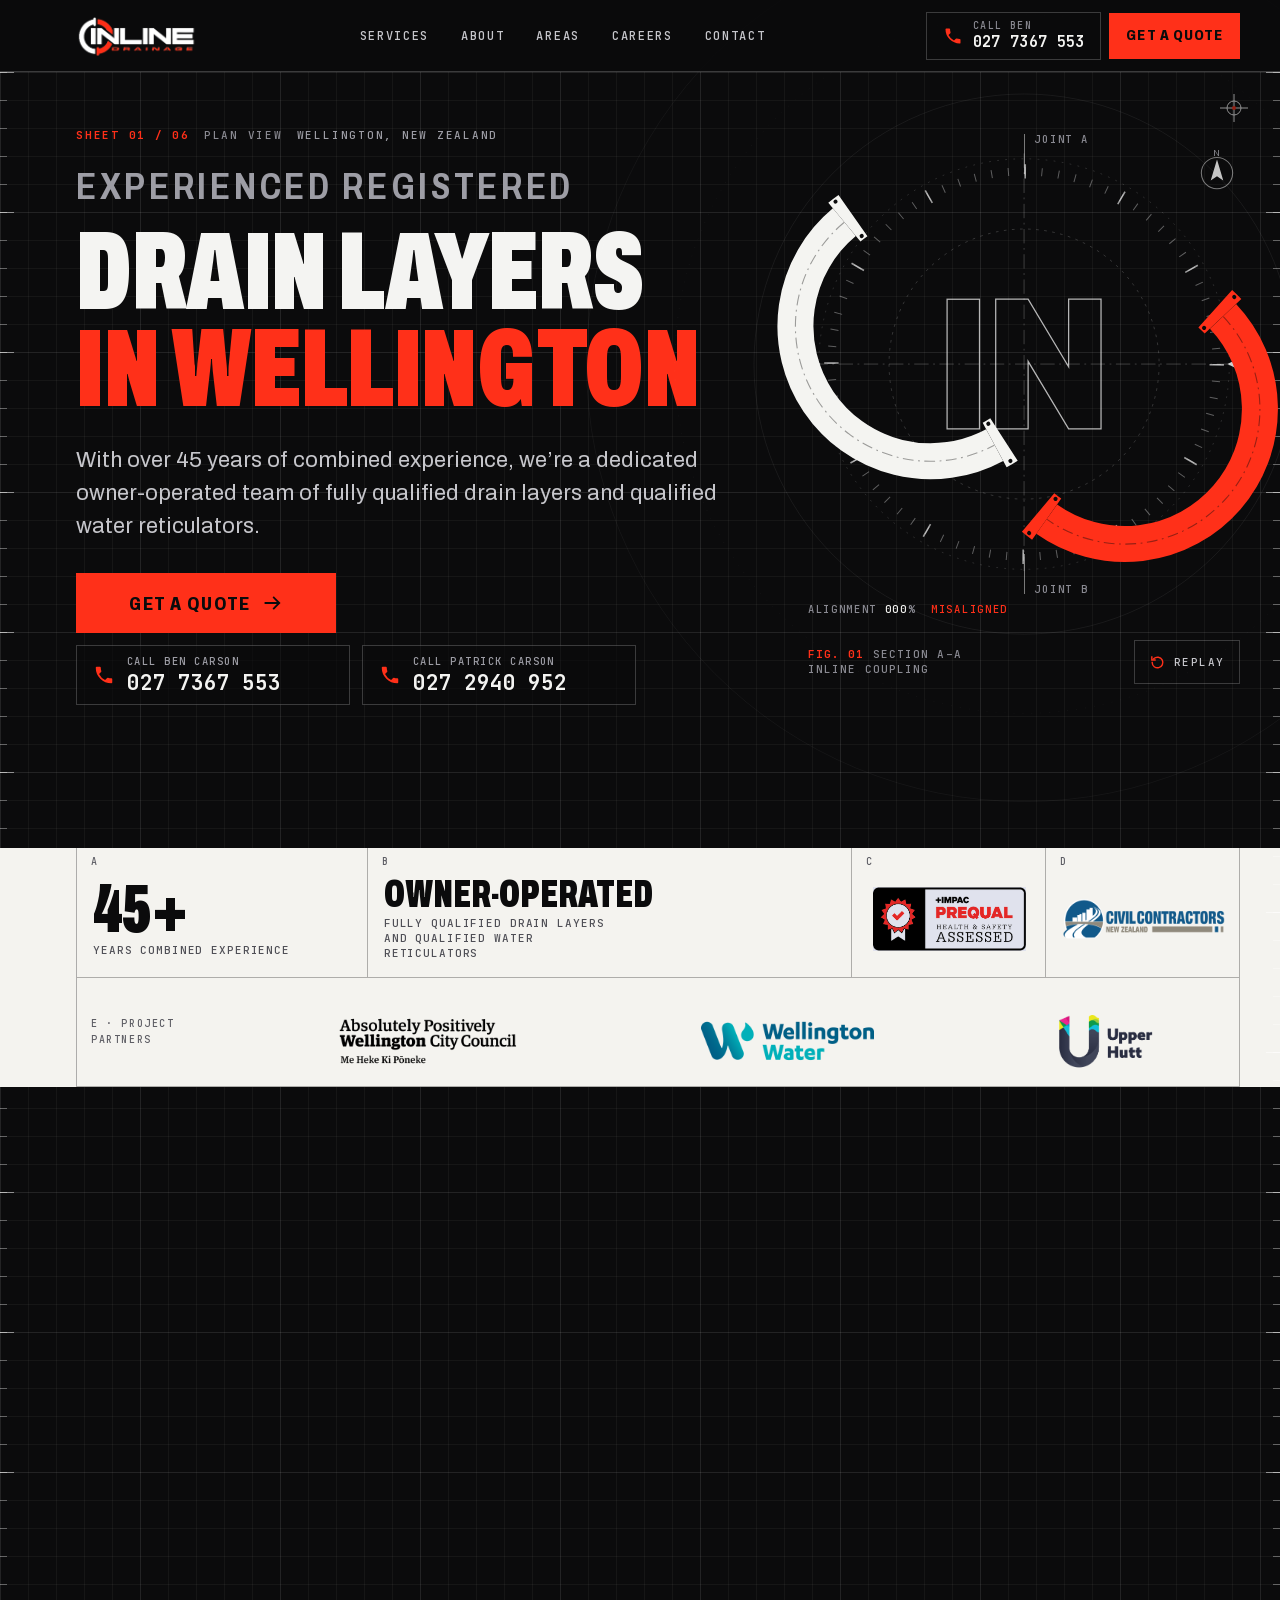
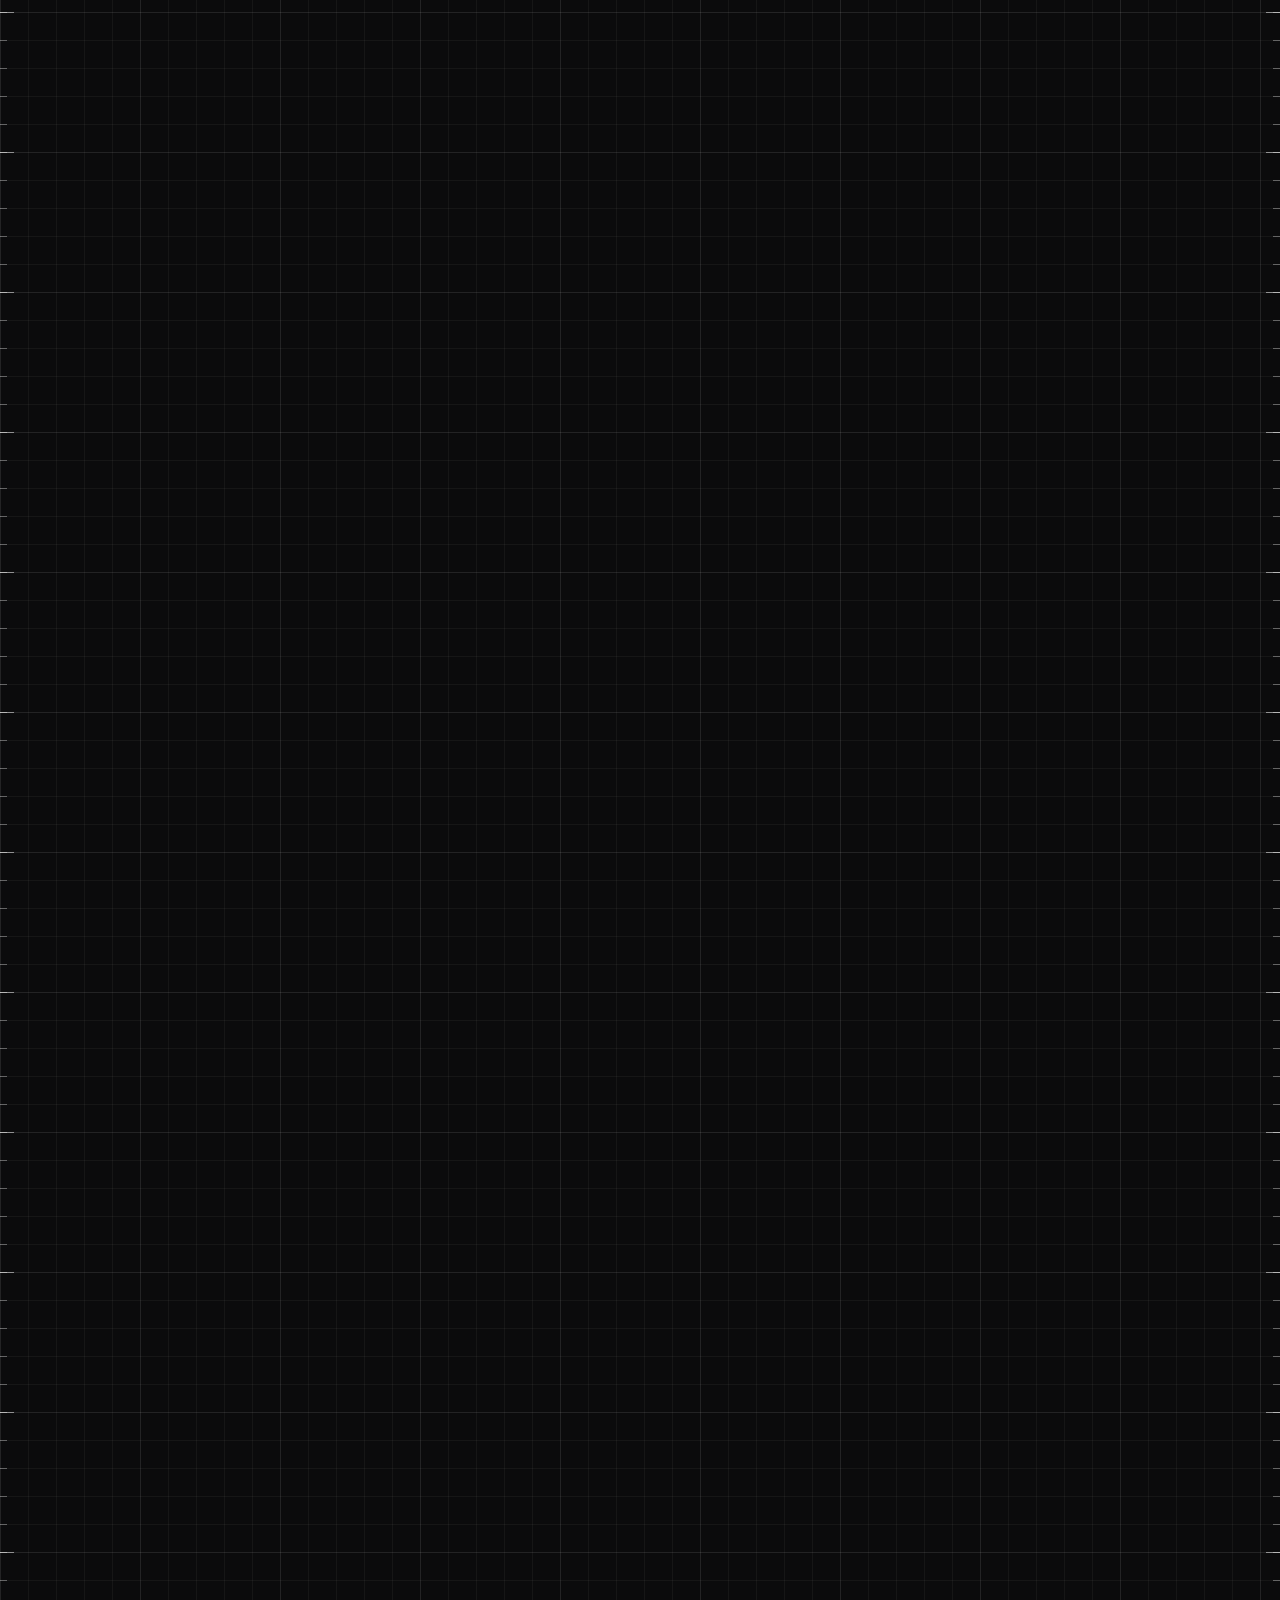
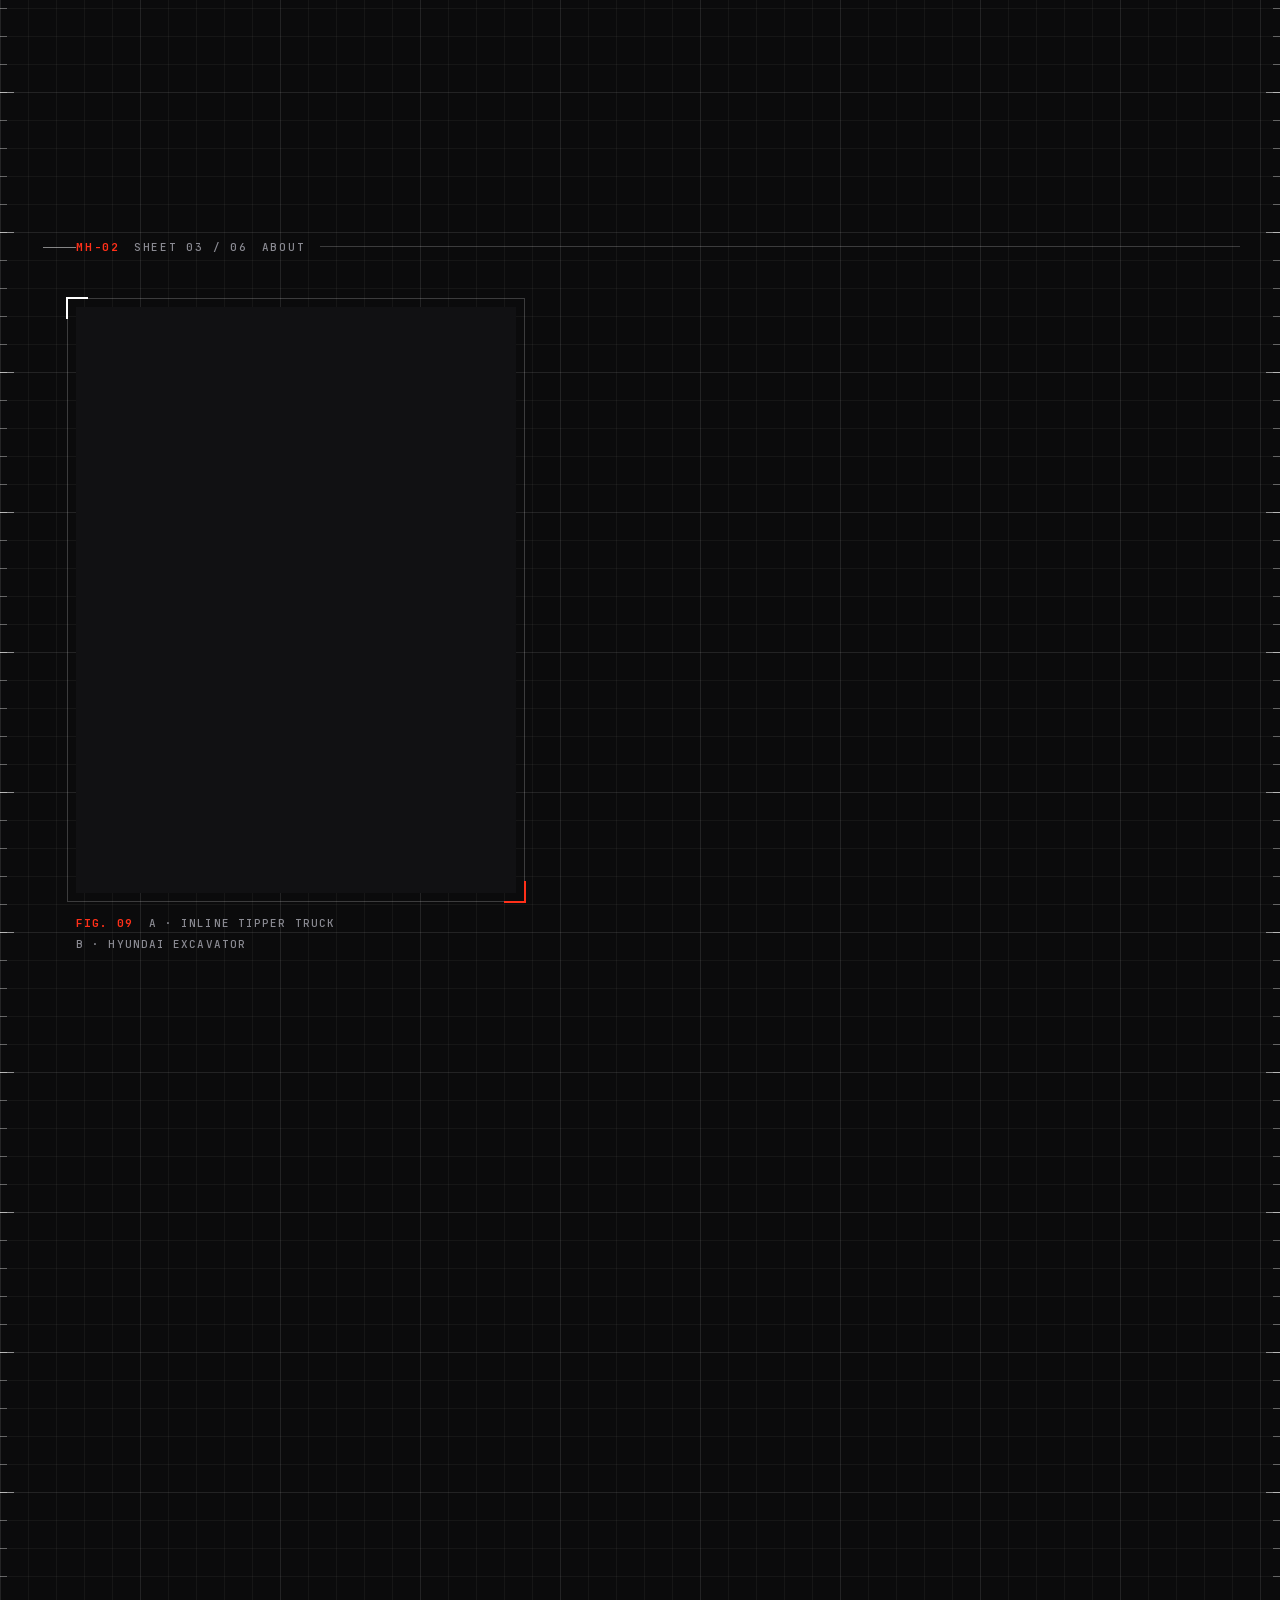
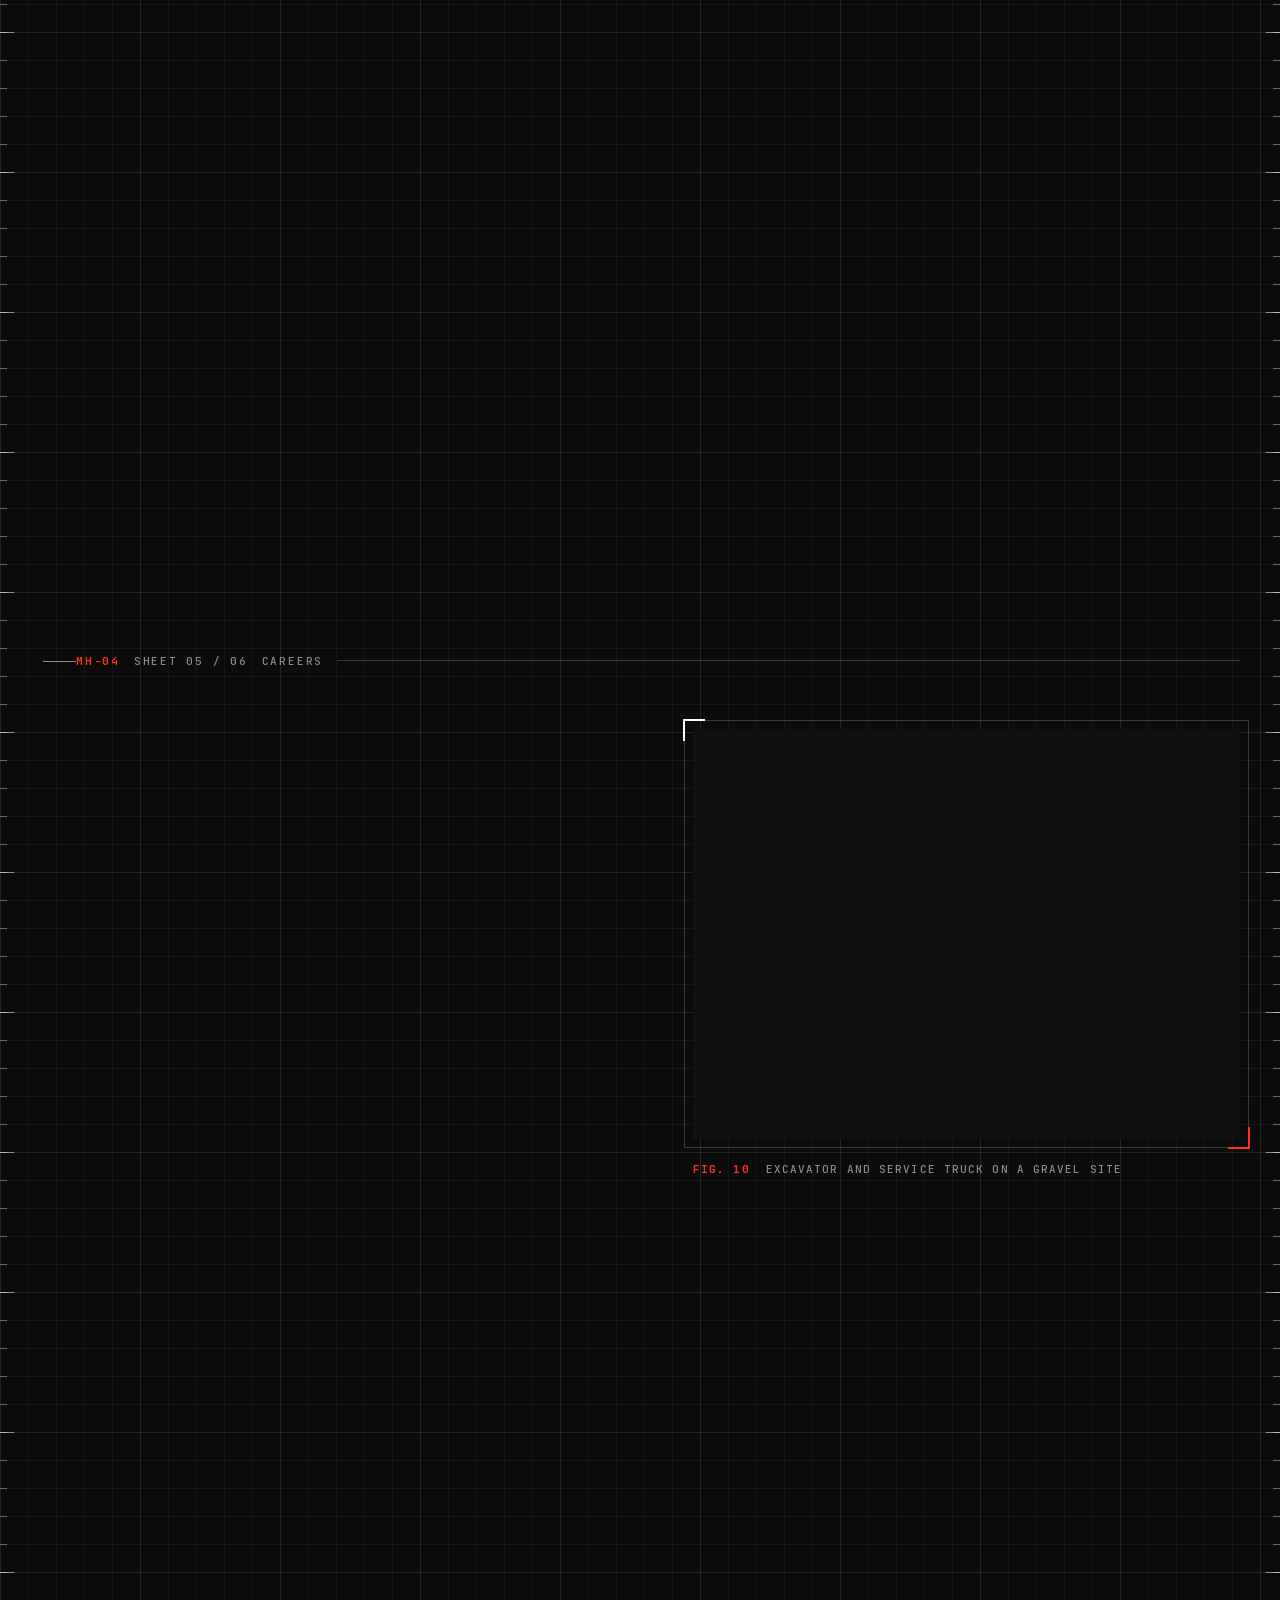
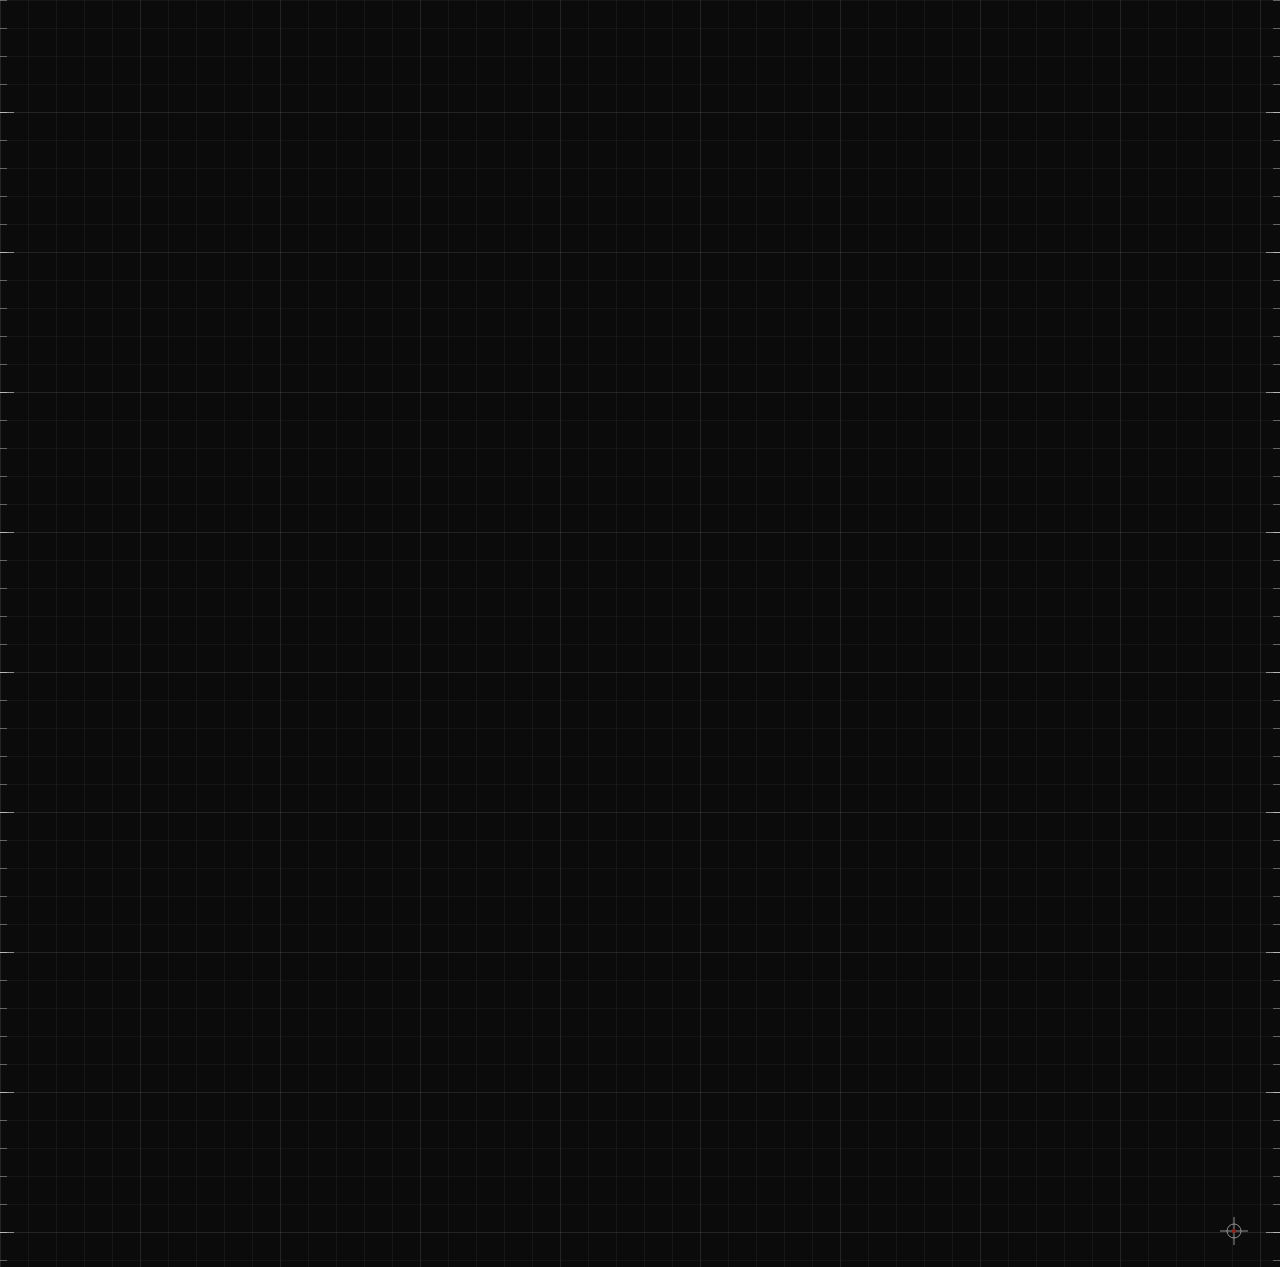
==== blueprint/index.html @ 6389d998 "Add three design previews, privacy policy and design chooser Publish the Hi-Vis, Blueprint and Flow " ====
<!doctype html>
<html lang="en-NZ">
<head>
<meta charset="utf-8">
<meta name="viewport" content="width=device-width, initial-scale=1, viewport-fit=cover">
<meta http-equiv="Content-Security-Policy" content="default-src 'self'; img-src 'self' data:; style-src 'self'; font-src 'self'; script-src 'self'; connect-src 'none'; object-src 'none'; base-uri 'self'">
<title>Fully Qualified Drainage Company in Wellington</title>
<meta name="description" content="Inline Drainage: experienced registered drain layers in Wellington, New Zealand. An owner-operated team of fully qualified drain layers and qualified water reticulators with over 45 years of combined experience.">
<meta name="robots" content="noindex, nofollow">
<meta name="theme-color" content="#0b0b0c">
<meta name="color-scheme" content="dark">
<link rel="icon" href="assets/img/favicon.svg" type="image/svg+xml">
<link rel="icon" href="/favicon.ico" sizes="48x48">
<link rel="icon" type="image/png" href="/assets/icons/icon-192.png">
<link rel="apple-touch-icon" href="/assets/icons/apple-touch-icon.png">
<link rel="stylesheet" href="assets/css/fonts.css">
<link rel="preload" href="assets/fonts/archivo-400-900-latin.woff2" as="font" type="font/woff2" crossorigin>
<link rel="stylesheet" href="assets/css/base.css">
<link rel="stylesheet" href="assets/css/hero.css">
<link rel="stylesheet" href="assets/css/sections.css">
<script src="assets/js/boot.js"></script>
<link rel="modulepreload" href="assets/js/main.js">
<link rel="modulepreload" href="assets/js/hero.js">
<link rel="modulepreload" href="assets/js/pipe.js">
<link rel="modulepreload" href="assets/js/services.js">
<link rel="modulepreload" href="assets/js/contact.js">
<link rel="modulepreload" href="assets/js/ui.js">
</head>
<body>
<a class="skip" href="#main">Skip to content</a>

<svg class="sprite" width="0" height="0" aria-hidden="true" focusable="false">
  <symbol id="i-phone" viewBox="0 0 24 24"><path d="M6.6 10.8a15.1 15.1 0 0 0 6.6 6.6l2.2-2.2a1 1 0 0 1 1-.25c1.1.37 2.3.57 3.6.57a1 1 0 0 1 1 1V20a1 1 0 0 1-1 1A17 17 0 0 1 3 4a1 1 0 0 1 1-1h3.5a1 1 0 0 1 1 1c0 1.3.2 2.5.57 3.6a1 1 0 0 1-.25 1z" fill="currentColor"/></symbol>
  <symbol id="i-arrow" viewBox="0 0 24 24"><path d="M3 12h16M13 5.5 19.5 12 13 18.5" fill="none" stroke="currentColor" stroke-width="2.2" stroke-linecap="square"/></symbol>
  <symbol id="i-down" viewBox="0 0 24 24"><path d="M12 3v16M5.5 13 12 19.5 18.5 13" fill="none" stroke="currentColor" stroke-width="2.2" stroke-linecap="square"/></symbol>
  <symbol id="i-mail" viewBox="0 0 24 24"><path d="M3 5.5h18v13H3zM3.5 6l8.5 7 8.5-7" fill="none" stroke="currentColor" stroke-width="1.8" stroke-linejoin="miter"/></symbol>
  <symbol id="i-doc" viewBox="0 0 24 24"><path d="M6 3h8l4 4v14H6zM14 3v4h4M9 12h6M9 16h6" fill="none" stroke="currentColor" stroke-width="1.8" stroke-linejoin="miter"/></symbol>
  <symbol id="i-copy" viewBox="0 0 24 24"><path d="M8 8h12v12H8zM4 16V4h12" fill="none" stroke="currentColor" stroke-width="1.9"/></symbol>
  <symbol id="i-replay" viewBox="0 0 24 24"><path d="M4.5 12a7.5 7.5 0 1 0 2.4-5.5M4 4v4.5h4.5" fill="none" stroke="currentColor" stroke-width="2" stroke-linecap="square"/></symbol>
  <symbol id="i-menu" viewBox="0 0 24 24"><path d="M4 8h16M4 16h16" fill="none" stroke="currentColor" stroke-width="2.2" stroke-linecap="square"/></symbol>
  <symbol id="i-close" viewBox="0 0 24 24"><path d="M5 5l14 14M19 5 5 19" fill="none" stroke="currentColor" stroke-width="2.2" stroke-linecap="square"/></symbol>
</svg>

<header class="hdr" id="hdr">
  <div class="hdr__in">
    <a class="hdr__logo" href="#top" aria-label="Inline Drainage, back to top">
      <img src="assets/img/logo-wide-light.webp" width="1041" height="338" alt="Inline Drainage">
    </a>
    <nav class="hdr__nav" aria-label="Primary">
      <a href="#services">Services</a>
      <a href="#about">About</a>
      <a href="#areas">Areas</a>
      <a href="#careers">Careers</a>
      <a href="#contact">Contact</a>
    </nav>
    <div class="hdr__act">
      <a class="hdr__call" href="tel:+64277367553" aria-label="Call Ben Carson on 027 7367 553">
        <svg class="ico" aria-hidden="true"><use href="#i-phone"/></svg>
        <span class="hdr__call-t"><span>Call Ben</span><b>027 7367 553</b></span>
      </a>
      <a class="btn btn--red btn--sm hdr__quote" href="#contact"><span>Get a quote</span></a>
      <button class="hdr__menu" id="menuBtn" type="button" aria-expanded="false" aria-controls="mnav" aria-label="Open menu">
        <svg class="ico ico--open" aria-hidden="true"><use href="#i-menu"/></svg>
        <svg class="ico ico--close" aria-hidden="true"><use href="#i-close"/></svg>
      </button>
    </div>
  </div>
  <nav class="mnav" id="mnav" aria-label="Menu" hidden>
    <ol class="mnav__list">
      <li><a href="#services"><span>01</span>Services</a></li>
      <li><a href="#about"><span>02</span>About</a></li>
      <li><a href="#areas"><span>03</span>Areas served</a></li>
      <li><a href="#careers"><span>04</span>Careers</a></li>
      <li><a href="#contact"><span>05</span>Contact</a></li>
    </ol>
    <div class="mnav__calls">
      <a href="tel:+64277367553"><svg class="ico" aria-hidden="true"><use href="#i-phone"/></svg>Ben 027 7367 553</a>
      <a href="tel:+64272940952"><svg class="ico" aria-hidden="true"><use href="#i-phone"/></svg>Patrick 027 2940 952</a>
    </div>
  </nav>
</header>

<div class="page" id="page">

  <svg class="pipe" id="pipe" aria-hidden="true" focusable="false">
    <defs>
      <radialGradient id="pipeGlow">
        <stop offset="0" stop-color="#ff3019" stop-opacity=".9"/>
        <stop offset=".4" stop-color="#ff3019" stop-opacity=".35"/>
        <stop offset="1" stop-color="#ff3019" stop-opacity="0"/>
      </radialGradient>
    </defs>
    <path class="pipe__trench" id="pipeTrench" fill="none"/>
    <path class="pipe__core" id="pipeCore" fill="none"/>
    <path class="pipe__joints" id="pipeJoints" fill="none"/>
    <g class="pipe__nodes" id="pipeNodes"></g>
    <g class="pipe__head" id="pipeHead"><circle class="pipe__glow" r="20" fill="url(#pipeGlow)"/><circle class="pipe__dot" r="3.6"/></g>
  </svg>
  <i class="pipe-fallback" aria-hidden="true"></i>

  <main id="main">

    <!-- ============ 01 HERO ============ -->
    <section class="hero" id="top" aria-labelledby="hero-title">
      <div class="wrap hero__grid">
        <div class="hero__copy">
          <p class="tag tag--plain"><span class="tag__k">SHEET 01 / 06</span><span>PLAN VIEW</span><span class="tag__x">WELLINGTON, NEW ZEALAND</span></p>
          <h1 class="hero__title" id="hero-title">
            <span class="line line--a"><span class="line__t">Experienced registered</span></span>
            <span class="line line--b"><span class="line__t">drain layers</span></span>
            <span class="line line--c"><span class="line__t">in Wellington</span></span>
          </h1>
          <p class="hero__lead">With over 45 years of combined experience, we’re a dedicated owner-operated team of fully qualified drain layers and qualified water reticulators.</p>
          <div class="hero__cta">
            <a class="btn btn--red btn--lg hero__quote" href="#contact"><span>Get a quote</span><svg class="ico" aria-hidden="true"><use href="#i-arrow"/></svg></a>
            <a class="call" href="tel:+64277367553">
              <svg class="ico" aria-hidden="true"><use href="#i-phone"/></svg>
              <span class="call__who">Call Ben Carson</span>
              <span class="call__num">027 7367 553</span>
            </a>
            <a class="call" href="tel:+64272940952">
              <svg class="ico" aria-hidden="true"><use href="#i-phone"/></svg>
              <span class="call__who">Call Patrick Carson</span>
              <span class="call__num">027 2940 952</span>
            </a>
          </div>
        </div>

        <figure class="hero__fig">
          <div class="ringbox" id="ringbox">
            <svg class="ring" id="ring" viewBox="0 0 480 480" role="img" aria-labelledby="ring-t ring-d">
              <title id="ring-t">Inline Drainage logo</title>
              <desc id="ring-d">A white pipe half and a red pipe half slide and rotate together until their flanged ends lock into a ring around the letters IN.</desc>
              <defs>
                <radialGradient id="flashGrad">
                  <stop offset="0" stop-color="#fff" stop-opacity="1"/>
                  <stop offset=".3" stop-color="#fff" stop-opacity=".7"/>
                  <stop offset=".62" stop-color="#ff7a63" stop-opacity=".28"/>
                  <stop offset="1" stop-color="#ff3019" stop-opacity="0"/>
                </radialGradient>
              </defs>

              <g class="ring__guides" aria-hidden="true">
                <circle cx="240" cy="240" r="300" fill="none" stroke="#fff" stroke-opacity=".07" stroke-width="1"/>
                <circle cx="240" cy="240" r="388" fill="none" stroke="#fff" stroke-opacity=".055" stroke-width="1" stroke-dasharray="1 9"/>
                <circle cx="240" cy="240" r="486" fill="none" stroke="#fff" stroke-opacity=".05" stroke-width="1"/>
                <circle cx="240" cy="240" r="228" fill="none" stroke="#fff" stroke-opacity=".16" stroke-width="1" stroke-dasharray="2 7"/>
                <circle cx="240" cy="240" r="214" fill="none" stroke="#fff" stroke-opacity=".34" stroke-width="9" stroke-dasharray="1.1 17.58"/>
                <circle cx="240" cy="240" r="214" fill="none" stroke="#fff" stroke-opacity=".6" stroke-width="16" stroke-dasharray="1.8 110.25"/>
                <circle cx="240" cy="240" r="150" fill="none" stroke="#fff" stroke-opacity=".2" stroke-width="1" stroke-dasharray="3 6"/>
                <path d="M6 240H474M240 6V474" fill="none" stroke="#fff" stroke-opacity=".24" stroke-width="1" stroke-dasharray="16 5 2 5"/>
                <g class="ring__cut" fill="#fff" fill-opacity=".8">
                  <path d="M-2 232 14 240 -2 248Z"/><path d="M482 232 466 240 482 248Z"/>
                  <text x="-16" y="244" font-size="11" text-anchor="middle" fill="#9d9da5" fill-opacity="1">A</text>
                  <text x="496" y="244" font-size="11" text-anchor="middle" fill="#9d9da5" fill-opacity="1">A</text>
                </g>
              </g>

              <g class="ring__stage">
              <g class="ring__halves">
                <g class="half half--w" id="halfW">
                  <path class="half__body" d="M225.36 90.72 A150 150 0 0 0 225.36 389.28" fill="none" stroke="#f4f4f1" stroke-width="40"/>
                  <path class="half__flange" d="M225.36 90.72 A150 150 0 0 1 237.38 90.02" fill="none" stroke="#f4f4f1" stroke-width="56"/>
                  <path class="half__flange" d="M237.38 389.98 A150 150 0 0 1 225.36 389.28" fill="none" stroke="#f4f4f1" stroke-width="56"/>
                  <path class="half__axis" d="M224.84 90.77 A150 150 0 0 0 224.84 389.23" fill="none" stroke="#0b0b0c" stroke-opacity=".38" stroke-width="1.2" stroke-dasharray="12 5 2 5"/>
                  <circle cx="232.75" cy="114.21" r="2.3" fill="#0b0b0c"/><circle cx="229.98" cy="66.29" r="2.3" fill="#0b0b0c"/><circle cx="232.75" cy="365.79" r="2.3" fill="#0b0b0c"/><circle cx="229.98" cy="413.71" r="2.3" fill="#0b0b0c"/>
                </g>
                <g class="half half--r" id="halfR">
                  <path class="half__body" d="M254.64 90.72 A150 150 0 0 1 254.64 389.28" fill="none" stroke="#ff3019" stroke-width="40"/>
                  <path class="half__flange" d="M242.62 90.02 A150 150 0 0 1 254.64 90.72" fill="none" stroke="#ff3019" stroke-width="56"/>
                  <path class="half__flange" d="M254.64 389.28 A150 150 0 0 1 242.62 389.98" fill="none" stroke="#ff3019" stroke-width="56"/>
                  <path class="half__axis" d="M255.16 90.77 A150 150 0 0 1 255.16 389.23" fill="none" stroke="#0b0b0c" stroke-opacity=".42" stroke-width="1.2" stroke-dasharray="12 5 2 5"/>
                  <circle cx="247.25" cy="114.21" r="2.3" fill="#0b0b0c"/><circle cx="250.02" cy="66.29" r="2.3" fill="#0b0b0c"/><circle cx="247.25" cy="365.79" r="2.3" fill="#0b0b0c"/><circle cx="250.02" cy="413.71" r="2.3" fill="#0b0b0c"/>
                </g>
              </g>

              <g class="ring__in" id="ringIn" aria-hidden="true">
                <g class="ring__in-outline" fill="none" stroke="#fff" stroke-width="1.4" stroke-linejoin="miter">
                  <rect x="154.5" y="168" width="36" height="144"/>
                  <path d="M208.5 168H244.5L289.5 243V168H325.5V312H289.5L244.5 237V312H208.5Z"/>
                </g>
                <g class="ring__in-fill" fill="#fff">
                  <rect x="154.5" y="168" width="36" height="144"/>
                  <path d="M208.5 168H244.5L289.5 243V168H325.5V312H289.5L244.5 237V312H208.5Z"/>
                </g>
              </g>

              <g class="ring__port" id="ringPort" aria-hidden="true">
                <circle cx="296" cy="400.5" r="11" fill="#0b0b0c" stroke="#ff3019" stroke-width="2.2"/>
                <circle cx="296" cy="400.5" r="3.6" fill="#ff3019"/>
              </g>
              </g>

              <g class="ring__fx" aria-hidden="true">
                <circle class="fx fx--shock" id="fxShock" cx="240" cy="240" r="150" fill="none" stroke="#fff" stroke-width="2"/>
                <circle class="fx fx--flash" id="fxTop" cx="240" cy="90" r="74" fill="url(#flashGrad)"/>
                <circle class="fx fx--flash" id="fxBot" cx="240" cy="390" r="74" fill="url(#flashGrad)"/>
                <path class="fx fx--streak" id="fxStreakT" d="M170 90H310" stroke="#fff" stroke-width="1.6" fill="none"/>
                <path class="fx fx--streak" id="fxStreakB" d="M170 390H310" stroke="#fff" stroke-width="1.6" fill="none"/>
              </g>
            </svg>

            <svg class="north" viewBox="0 0 44 44" aria-hidden="true" focusable="false">
              <circle cx="22" cy="24" r="15" fill="none" stroke="#fff" stroke-opacity=".5"/>
              <path d="M22 11 28 31 22 27 16 31Z" fill="#fff" fill-opacity=".85"/>
              <text x="22" y="8" text-anchor="middle" font-size="9" fill="#9a9aa2">N</text>
            </svg>

            <span class="pipe-jog pipe-jog--ring" data-jog aria-hidden="true"></span>
            <p class="callout callout--a" aria-hidden="true"><span>JOINT A</span></p>
            <p class="callout callout--b" aria-hidden="true"><span>JOINT B</span></p>
            <p class="readout" aria-hidden="true"><span class="readout__k">ALIGNMENT</span> <span class="readout__v" id="readoutV">100</span><span class="readout__u">%</span> <span class="readout__s" id="readoutS">INLINE</span></p>
          </div>
          <figcaption class="hero__cap">
            <span class="hero__cap-t"><b>FIG. 01</b> Section A–A<br>Inline coupling</span>
            <button class="replay" id="replay" type="button" aria-label="Replay the logo lock-up animation"><svg class="ico" aria-hidden="true"><use href="#i-replay"/></svg><span class="replay__t">Replay</span></button>
          </figcaption>
        </figure>
      </div>

      <div class="xhair" id="xhair" aria-hidden="true"><i class="xhair__v"></i><i class="xhair__h"></i><span class="xhair__t" id="xhairT">X 0000 Y 0000</span></div>
      <span class="pipe-jog pipe-jog--hero" data-jog aria-hidden="true"></span>
    </section>

    <!-- ============ TRUST STRIP ============ -->
    <section class="trust" aria-label="Assessments, industry body and project partners">
      <div class="wrap">
        <ul class="trust__grid">
          <li class="cell cell--stat">
            <span class="cell__k">A</span>
            <p class="stat"><b class="stat__n">45+</b><span class="stat__l">years combined experience</span></p>
          </li>
          <li class="cell cell--stat cell--own">
            <span class="cell__k">B</span>
            <p class="stat"><b class="stat__t">Owner-operated</b><span class="stat__l">Fully qualified drain layers and qualified water reticulators</span></p>
          </li>
          <li class="cell cell--logo">
            <span class="cell__k">C</span>
            <img class="logo logo--impac" src="assets/img/impac.webp" width="304" height="127" alt="Impac Prequal Health &amp; Safety Assessed badge" loading="lazy" decoding="async">
          </li>
          <li class="cell cell--logo">
            <span class="cell__k">D</span>
            <img class="logo logo--ccnz" src="assets/img/ccnz.webp" width="440" height="120" alt="Civil Contractors New Zealand" loading="lazy" decoding="async">
          </li>
          <li class="cell cell--partners">
            <span class="cell__k">E · Project partners</span>
            <ul class="partners">
              <li><img class="logo logo--wcc" src="assets/img/partner-wcc.webp" width="980" height="268" alt="Wellington City Council" loading="lazy" decoding="async"></li>
              <li><img class="logo logo--ww" src="assets/img/partner-ww.webp" width="940" height="232" alt="Wellington Water" loading="lazy" decoding="async"></li>
              <li><img class="logo logo--uhcc" src="assets/img/partner-uhcc.webp" width="526" height="306" alt="Upper Hutt City Council" loading="lazy" decoding="async"></li>
            </ul>
          </li>
        </ul>
      </div>
    </section>

    <!-- ============ 02 SERVICES ============ -->
    <section class="sheet services" id="services" aria-labelledby="services-title">
      <span class="node node--l" data-node aria-hidden="true"></span>
      <div class="wrap">
        <header class="sheet__head">
          <p class="tag" aria-hidden="true"><span class="tag__k">MH-01</span><span>SHEET 02 / 06</span><span>SERVICES</span></p>
          <h2 class="h2" id="services-title">Seven services.<br><em>One line.</em></h2>
          <p class="sheet__lede">Pick a plate to see the work, then request a quote for that service.</p>
        </header>

        <p class="dim" aria-hidden="true"><span>7 SERVICES</span></p>

        <ol class="plates" id="plates">

          <li class="plate is-open">
            <h3 class="plate__h">
              <button class="plate__btn" type="button" id="pb-1" aria-expanded="true" aria-controls="pp-1">
                <span class="plate__no">01</span>
                <span class="plate__name">Development Siteworks</span>
                <span class="plate__ico" aria-hidden="true"></span>
              </button>
            </h3>
            <div class="plate__panel" id="pp-1" role="region" aria-labelledby="pb-1">
              <div class="plate__body">
                <figure class="plate__fig">
                  <div class="plate__img">
                    <img class="pos-1" src="assets/img/careers-2-800.webp" srcset="assets/img/careers-2-480.webp 480w, assets/img/careers-2-800.webp 800w, assets/img/careers-2-1200.webp 1200w" sizes="(min-width: 900px) 480px, 90vw" width="1200" height="900" alt="Yellow Hyundai excavator and an Inline service truck with crew in the distance on a gravel site, hills behind" loading="lazy" decoding="async">
                  </div>
                  <figcaption><b>FIG. 02</b> Excavator, service truck and crew on a gravel site</figcaption>
                </figure>
                <div class="plate__txt">
                  <p class="plate__desc">Experience creating services for new or refurbished sites, delivering on time and on budget and laying a solid foundation for the remainder of the development.</p>
                  <a class="btn btn--red" href="#contact" data-service="Development Siteworks"><span>Quote this service<span class="sr">: Development Siteworks</span></span><svg class="ico" aria-hidden="true"><use href="#i-arrow"/></svg></a>
                </div>
              </div>
            </div>
          </li>

          <li class="plate">
            <h3 class="plate__h">
              <button class="plate__btn" type="button" id="pb-2" aria-expanded="false" aria-controls="pp-2">
                <span class="plate__no">02</span>
                <span class="plate__name">Stormwater Drainage</span>
                <span class="plate__ico" aria-hidden="true"></span>
              </button>
            </h3>
            <div class="plate__panel" id="pp-2" role="region" aria-labelledby="pb-2">
              <div class="plate__body">
                <figure class="plate__fig">
                  <div class="plate__img">
                    <img class="pos-2" src="assets/img/gallery-3-800.webp" srcset="assets/img/gallery-3-480.webp 480w, assets/img/gallery-3-800.webp 800w, assets/img/gallery-3-1200.webp 1200w" sizes="(min-width: 900px) 480px, 90vw" width="1200" height="1600" alt="Worker in a timber-shored trench with a white concrete pipe in the foreground, an orange excavator and an Inline truck behind" loading="lazy" decoding="async">
                  </div>
                  <figcaption><b>FIG. 03</b> Shored trench with a concrete pipe in the foreground</figcaption>
                </figure>
                <div class="plate__txt">
                  <p class="plate__desc">We specialise in stormwater management and connections in Wellington, and can consult on designing and implementing stormwater solutions.</p>
                  <a class="btn btn--red" href="#contact" data-service="Stormwater Drainage"><span>Quote this service<span class="sr">: Stormwater Drainage</span></span><svg class="ico" aria-hidden="true"><use href="#i-arrow"/></svg></a>
                </div>
              </div>
            </div>
          </li>

          <li class="plate">
            <h3 class="plate__h">
              <button class="plate__btn" type="button" id="pb-3" aria-expanded="false" aria-controls="pp-3">
                <span class="plate__no">03</span>
                <span class="plate__name">Wastewater &amp; Sewage</span>
                <span class="plate__ico" aria-hidden="true"></span>
              </button>
            </h3>
            <div class="plate__panel" id="pp-3" role="region" aria-labelledby="pb-3">
              <div class="plate__body">
                <figure class="plate__fig">
                  <div class="plate__img">
                    <img class="pos-3" src="assets/img/gallery-1-750.webp" srcset="assets/img/gallery-1-480.webp 480w, assets/img/gallery-1-750.webp 750w" sizes="(min-width: 900px) 480px, 90vw" width="750" height="1000" alt="Three crew in hi-vis orange around a concrete chamber in a timber-shored excavation at a housing development" loading="lazy" decoding="async">
                  </div>
                  <figcaption><b>FIG. 04</b> Crew around a concrete chamber in a shored excavation</figcaption>
                </figure>
                <div class="plate__txt">
                  <p class="plate__desc">Registered drainlayers who install and connect all types of wastewater and sewage projects, for smooth flow and sign off.</p>
                  <a class="btn btn--red" href="#contact" data-service="Wastewater &amp; Sewage"><span>Quote this service<span class="sr">: Wastewater &amp; Sewage</span></span><svg class="ico" aria-hidden="true"><use href="#i-arrow"/></svg></a>
                </div>
              </div>
            </div>
          </li>

          <li class="plate">
            <h3 class="plate__h">
              <button class="plate__btn" type="button" id="pb-4" aria-expanded="false" aria-controls="pp-4">
                <span class="plate__no">04</span>
                <span class="plate__name">Residential Drainage</span>
                <span class="plate__ico" aria-hidden="true"></span>
              </button>
            </h3>
            <div class="plate__panel" id="pp-4" role="region" aria-labelledby="pb-4">
              <div class="plate__body">
                <figure class="plate__fig">
                  <div class="plate__img">
                    <img class="pos-4" src="assets/img/intro-800.webp" srcset="assets/img/intro-480.webp 480w, assets/img/intro-800.webp 800w, assets/img/intro-1200.webp 1200w" sizes="(min-width: 900px) 480px, 90vw" width="1200" height="1600" alt="Inline Drainage tipper truck with a yellow Hyundai excavator, black-clad townhouses behind" loading="lazy" decoding="async">
                  </div>
                  <figcaption><b>FIG. 05</b> Inline tipper truck and excavator beside townhouses</figcaption>
                </figure>
                <div class="plate__txt">
                  <p class="plate__desc">Managing drainage around residential properties. Upgrading and improving the existing infrastructure and future-proofing your property.</p>
                  <a class="btn btn--red" href="#contact" data-service="Residential Drainage"><span>Quote this service<span class="sr">: Residential Drainage</span></span><svg class="ico" aria-hidden="true"><use href="#i-arrow"/></svg></a>
                </div>
              </div>
            </div>
          </li>

          <li class="plate">
            <h3 class="plate__h">
              <button class="plate__btn" type="button" id="pb-5" aria-expanded="false" aria-controls="pp-5">
                <span class="plate__no">05</span>
                <span class="plate__name">Watermain Connections</span>
                <span class="plate__ico" aria-hidden="true"></span>
              </button>
            </h3>
            <div class="plate__panel" id="pp-5" role="region" aria-labelledby="pb-5">
              <div class="plate__body">
                <figure class="plate__fig">
                  <div class="plate__img">
                    <img class="pos-5" src="assets/img/gallery-3-800.webp" srcset="assets/img/gallery-3-480.webp 480w, assets/img/gallery-3-800.webp 800w, assets/img/gallery-3-1200.webp 1200w" sizes="(min-width: 900px) 480px, 90vw" width="1200" height="1600" alt="Orange excavator and an Inline truck on a site with hills and blue sky behind" loading="lazy" decoding="async">
                  </div>
                  <figcaption><b>FIG. 06</b> Excavator and Inline truck on site</figcaption>
                </figure>
                <div class="plate__txt">
                  <p class="plate__desc">We work with Wellington Water approved operatives so systems are installed correctly with little disruption to the local area.</p>
                  <a class="btn btn--red" href="#contact" data-service="Watermain Connections"><span>Quote this service<span class="sr">: Watermain Connections</span></span><svg class="ico" aria-hidden="true"><use href="#i-arrow"/></svg></a>
                </div>
              </div>
            </div>
          </li>

          <li class="plate">
            <h3 class="plate__h">
              <button class="plate__btn" type="button" id="pb-6" aria-expanded="false" aria-controls="pp-6">
                <span class="plate__no">06</span>
                <span class="plate__name">Drain Clearing</span>
                <span class="plate__ico" aria-hidden="true"></span>
              </button>
            </h3>
            <div class="plate__panel" id="pp-6" role="region" aria-labelledby="pb-6">
              <div class="plate__body">
                <figure class="plate__fig">
                  <div class="plate__img">
                    <img class="pos-6" src="assets/img/careers-2-800.webp" srcset="assets/img/careers-2-480.webp 480w, assets/img/careers-2-800.webp 800w, assets/img/careers-2-1200.webp 1200w" sizes="(min-width: 900px) 480px, 90vw" width="1200" height="900" alt="Inline service truck parked on a gravel site with hills behind" loading="lazy" decoding="async">
                  </div>
                  <figcaption><b>FIG. 07</b> Inline service truck on a gravel site</figcaption>
                </figure>
                <div class="plate__txt">
                  <p class="plate__desc">We are experienced in unblocking residential drains across the Wellington Region.</p>
                  <a class="btn btn--red" href="#contact" data-service="Drain Clearing"><span>Quote this service<span class="sr">: Drain Clearing</span></span><svg class="ico" aria-hidden="true"><use href="#i-arrow"/></svg></a>
                </div>
              </div>
            </div>
          </li>

          <li class="plate">
            <h3 class="plate__h">
              <button class="plate__btn" type="button" id="pb-7" aria-expanded="false" aria-controls="pp-7">
                <span class="plate__no">07</span>
                <span class="plate__name">Digger &amp; Truck Hire</span>
                <span class="plate__ico" aria-hidden="true"></span>
              </button>
            </h3>
            <div class="plate__panel" id="pp-7" role="region" aria-labelledby="pb-7">
              <div class="plate__body">
                <figure class="plate__fig">
                  <div class="plate__img">
                    <img class="pos-7" src="assets/img/gallery-2-800.webp" srcset="assets/img/gallery-2-480.webp 480w, assets/img/gallery-2-800.webp 800w, assets/img/gallery-2-1200.webp 1200w" sizes="(min-width: 900px) 480px, 90vw" width="1200" height="900" alt="Orange Kubota excavator arm in the foreground with an Inline tipper truck behind, hills and blue sky" loading="lazy" decoding="async">
                  </div>
                  <figcaption><b>FIG. 08</b> Excavator arm with an Inline tipper truck behind</figcaption>
                </figure>
                <div class="plate__txt">
                  <p class="plate__desc">For more details on this service, please email <a class="inl" href="mailto:inlinedrainage@outlook.com">inlinedrainage@outlook.com</a>.</p>
                  <a class="btn btn--red" href="#contact" data-service="Digger &amp; Truck Hire"><span>Quote this service<span class="sr">: Digger &amp; Truck Hire</span></span><svg class="ico" aria-hidden="true"><use href="#i-arrow"/></svg></a>
                </div>
              </div>
            </div>
          </li>

        </ol>
      </div>
    </section>

    <!-- ============ BLOCKED DRAIN CALLOUT ============ -->
    <section class="blocked" aria-labelledby="blocked-title">
      <span class="node node--l" data-node aria-hidden="true"></span>
      <div class="wrap">
        <div class="blocked__panel">
          <i class="blocked__stub" aria-hidden="true"></i>
          <i class="blocked__hatch" aria-hidden="true"></i>
          <p class="blocked__tag" aria-hidden="true">NOTE 1 · DRAIN CLEARING</p>
          <h2 class="blocked__title" id="blocked-title">Blocked drain?</h2>
          <p class="blocked__text">We are experienced in unblocking residential drains across the Wellington Region. Call Ben or Patrick, or email us the details.</p>
          <div class="blocked__act">
            <a class="btn btn--ink btn--lg btn--stack" href="tel:+64277367553"><svg class="ico" aria-hidden="true"><use href="#i-phone"/></svg><span class="btn__t">Call Ben<small>027 7367 553</small></span></a>
            <a class="btn btn--ink btn--lg btn--stack" href="tel:+64272940952"><svg class="ico" aria-hidden="true"><use href="#i-phone"/></svg><span class="btn__t">Call Patrick<small>027 2940 952</small></span></a>
            <a class="btn btn--line btn--lg" href="#contact" data-service="Drain Clearing"><span>Request drain clearing</span><svg class="ico" aria-hidden="true"><use href="#i-arrow"/></svg></a>
          </div>
        </div>
      </div>
    </section>

    <!-- ============ 03 ABOUT ============ -->
    <section class="sheet about" id="about" aria-labelledby="about-title">
      <span class="node node--r" data-node aria-hidden="true"></span>
      <div class="wrap about__grid">
        <p class="tag tag--r about__tag" aria-hidden="true"><span class="tag__k">MH-02</span><span>SHEET 03 / 06</span><span>ABOUT</span></p>
        <figure class="fig about__fig">
          <div class="fig__frame fig__frame--tall">
            <img class="fig__img" src="assets/img/intro-800.webp" srcset="assets/img/intro-480.webp 480w, assets/img/intro-800.webp 800w, assets/img/intro-1200.webp 1200w" sizes="(min-width: 1000px) 460px, 86vw" width="1200" height="1600" alt="Inline Drainage tipper truck with a yellow Hyundai excavator loading it, black-clad townhouses behind and a blue sky" loading="lazy" decoding="async">
            <i class="fig__box fig__box--a" aria-hidden="true"><b>A</b></i>
            <i class="fig__box fig__box--b" aria-hidden="true"><b>B</b></i>
          </div>
          <figcaption class="fig__cap"><b>FIG. 09</b> <span>A · Inline tipper truck</span> <span>B · Hyundai excavator</span></figcaption>
        </figure>

        <div class="about__txt">
          <h2 class="h2" id="about-title">Restore. Replace. <em class="nb">Future-proof.</em></h2>
          <p class="lead">Our mission is to improve the longevity and resilience of Wellington’s water infrastructure.</p>
          <p class="about__p">Trust us to restore, replace, and future-proof your water systems.</p>

          <dl class="figures">
            <div class="figures__i"><dt class="figures__l">Years combined experience</dt><dd class="figures__n">45+</dd></div>
            <div class="figures__i"><dt class="figures__l">Services</dt><dd class="figures__n">07</dd></div>
            <div class="figures__i"><dt class="figures__l">Areas served</dt><dd class="figures__n">06</dd></div>
          </dl>

          <ul class="docs">
            <li><a class="doc" href="https://www.inlinedrainage.co.nz/s/Environmental-Policy_October_2023.pdf" target="_blank" rel="noopener"><svg class="ico" aria-hidden="true"><use href="#i-doc"/></svg><span class="doc__t">Environmental Policy</span><span class="doc__m">PDF · October 2023</span></a></li>
            <li><a class="doc" href="https://www.inlinedrainage.co.nz/s/Health-Safety-Policy_October_2023.pdf" target="_blank" rel="noopener"><svg class="ico" aria-hidden="true"><use href="#i-doc"/></svg><span class="doc__t">Health &amp; Safety Policy</span><span class="doc__m">PDF · October 2023</span></a></li>
          </ul>
        </div>
      </div>
    </section>

    <!-- ============ 04 AREAS ============ -->
    <section class="sheet areas" id="areas" aria-labelledby="areas-title">
      <span class="node node--r" data-node aria-hidden="true"></span>
      <div class="wrap">
        <header class="sheet__head sheet__head--r">
          <p class="tag tag--r" aria-hidden="true"><span class="tag__k">MH-03</span><span>SHEET 04 / 06</span><span>AREAS SERVED</span></p>
          <h2 class="h2" id="areas-title">Six areas.<br><em>One network.</em></h2>
          <p class="sheet__lede">Choose your area to start a quote for it.</p>
        </header>

        <p class="dim dim--areas" aria-hidden="true"><span>6 AREAS</span></p>

        <div class="map" id="map">
          <div class="map__bg" aria-hidden="true">
            <img src="assets/img/hero-bg-400.webp" width="400" height="267" alt="" loading="lazy" decoding="async">
          </div>
          <svg class="map__net" id="mapNet" viewBox="0 0 1000 400" preserveAspectRatio="none" aria-hidden="true" focusable="false">
            <path class="map__pipe-trench" id="mapPipeT" d="M90 70V146Q90 170 114 170H206Q230 170 230 194V276Q230 300 254 300H536Q560 300 560 276V134Q560 110 584 110H856Q880 110 880 134V200" fill="none"/>
            <path class="map__pipe" id="mapPipe" d="M90 70V146Q90 170 114 170H206Q230 170 230 194V276Q230 300 254 300H536Q560 300 560 276V134Q560 110 584 110H856Q880 110 880 134V200" fill="none"/>
          </svg>
          <p class="map__note" aria-hidden="true">SCHEMATIC · NOT TO SCALE</p>
          <ul class="areas__list">
            <li><a class="area area--kapiti" href="#contact" data-area="Kāpiti Coast"><span class="area__i">A1</span><span class="area__n"><span lang="mi">Kāpiti</span> Coast</span><span class="sr">: start a quote for this area</span></a></li>
            <li><a class="area area--porirua" href="#contact" data-area="Porirua"><span class="area__i">A2</span><span class="area__n">Porirua</span><span class="sr">: start a quote for this area</span></a></li>
            <li><a class="area area--left area--wellington" href="#contact" data-area="Wellington"><span class="area__i">A3</span><span class="area__n">Wellington</span><span class="sr">: start a quote for this area</span></a></li>
            <li><a class="area area--lowerhutt" href="#contact" data-area="Lower Hutt"><span class="area__i">A4</span><span class="area__n">Lower Hutt</span><span class="sr">: start a quote for this area</span></a></li>
            <li><a class="area area--left area--upperhutt" href="#contact" data-area="Upper Hutt"><span class="area__i">A5</span><span class="area__n">Upper Hutt</span><span class="sr">: start a quote for this area</span></a></li>
            <li><a class="area area--left area--wairarapa" href="#contact" data-area="Wairarapa"><span class="area__i">A6</span><span class="area__n">Wairarapa</span><span class="sr">: start a quote for this area</span></a></li>
          </ul>
        </div>
      </div>
    </section>

    <!-- ============ 05 CAREERS ============ -->
    <section class="sheet careers" id="careers" aria-labelledby="careers-title">
      <span class="node node--l" data-node aria-hidden="true"></span>
      <div class="wrap careers__grid">
        <p class="tag careers__tag" aria-hidden="true"><span class="tag__k">MH-04</span><span>SHEET 05 / 06</span><span>CAREERS</span></p>
        <div class="careers__txt">
          <h2 class="h2" id="careers-title">Careers</h2>
          <p class="lead">Interested in working at Inline Drainage? Let’s chat to see if you’re the right fit.</p>
          <div class="careers__act">
            <a class="btn btn--line btn--lg" href="mailto:inlinedrainage@outlook.com?subject=Careers%20enquiry"><svg class="ico" aria-hidden="true"><use href="#i-mail"/></svg><span>Email us</span></a>
            <a class="btn btn--line btn--lg" href="tel:+64277367553"><svg class="ico" aria-hidden="true"><use href="#i-phone"/></svg><span>Call Ben</span></a>
          </div>
        </div>
        <figure class="fig careers__fig">
          <div class="fig__frame">
            <img class="fig__img" src="assets/img/careers-2-800.webp" srcset="assets/img/careers-2-480.webp 480w, assets/img/careers-2-800.webp 800w, assets/img/careers-2-1200.webp 1200w" sizes="(min-width: 1000px) 560px, 86vw" width="1200" height="900" alt="Yellow Hyundai excavator and an Inline service truck with crew in the distance on a gravel site in low sun" loading="lazy" decoding="async">
          </div>
          <figcaption class="fig__cap"><b>FIG. 10</b> <span>Excavator and service truck on a gravel site</span></figcaption>
        </figure>
      </div>
    </section>

    <!-- ============ 06 CONTACT ============ -->
    <section class="sheet contact" id="contact" aria-labelledby="contact-title">
      <span class="node node--l node--end" data-node aria-hidden="true"></span>
      <div class="wrap contact__grid">
        <div class="contact__lead">
          <p class="tag" aria-hidden="true"><span class="tag__k">MH-05</span><span>SHEET 06 / 06</span><span>CONTACT</span></p>
          <h2 class="h2" id="contact-title">Get a <em>quote</em></h2>
          <p class="lead">Call Ben or Patrick directly, email us, or fill in the form to open an email draft.</p>

          <ul class="bigcalls">
            <li><a class="bigcall" href="tel:+64277367553">
              <svg class="ico" aria-hidden="true"><use href="#i-phone"/></svg>
              <span class="bigcall__who">Ben Carson</span>
              <span class="bigcall__num">027 7367 553</span>
              <span class="bigcall__hint">Tap to call</span>
            </a></li>
            <li><a class="bigcall" href="tel:+64272940952">
              <svg class="ico" aria-hidden="true"><use href="#i-phone"/></svg>
              <span class="bigcall__who">Patrick Carson</span>
              <span class="bigcall__num">027 2940 952</span>
              <span class="bigcall__hint">Tap to call</span>
            </a></li>
          </ul>

          <div class="reach">
            <a class="reach__mail" href="mailto:inlinedrainage@outlook.com"><svg class="ico" aria-hidden="true"><use href="#i-mail"/></svg><span>inlinedrainage@outlook.com</span></a>
            <address class="reach__addr"><span class="reach__k">ADDRESS</span>Mangaroa Valley Road,<br>Upper Hutt, NZ, 5471</address>
          </div>
        </div>

        <div class="contact__form" id="formWrap">
          <form class="qform" id="quoteForm" action="mailto:inlinedrainage@outlook.com" method="post" enctype="text/plain" novalidate>
            <p class="qform__tag" aria-hidden="true"><span>FORM Q-01</span><span>QUOTE REQUEST</span></p>

            <div class="field">
              <label for="f-name">Name</label>
              <input id="f-name" name="name" type="text" autocomplete="name" aria-required="true" aria-describedby="e-name" maxlength="120">
              <p class="err" id="e-name" hidden></p>
            </div>

            <div class="field-row">
              <div class="field">
                <label for="f-phone">Phone</label>
                <input id="f-phone" name="phone" type="tel" autocomplete="tel" inputmode="tel" aria-describedby="e-phone" maxlength="40">
                <p class="err" id="e-phone" hidden></p>
              </div>
              <div class="field">
                <label for="f-email">Email</label>
                <input id="f-email" name="email" type="email" autocomplete="email" aria-describedby="e-email" maxlength="160">
                <p class="err" id="e-email" hidden></p>
              </div>
            </div>
            <p class="hint">Add a phone number or an email address (or both) so we can get back to you.</p>
            <p class="err" id="e-contact" role="alert" hidden></p>

            <div class="field-row">
              <div class="field">
                <label for="f-area">Suburb / area</label>
                <select id="f-area" name="area">
                  <option value="">Choose an area</option>
                  <option value="Wellington">Wellington</option>
                  <option value="Lower Hutt">Lower Hutt</option>
                  <option value="Upper Hutt">Upper Hutt</option>
                  <option value="Porirua">Porirua</option>
                  <option value="Kāpiti Coast">Kāpiti Coast</option>
                  <option value="Wairarapa">Wairarapa</option>
                </select>
              </div>
              <div class="field">
                <label for="f-service">Service</label>
                <select id="f-service" name="service">
                  <option value="">Choose a service</option>
                  <option value="Development Siteworks">Development Siteworks</option>
                  <option value="Stormwater Drainage">Stormwater Drainage</option>
                  <option value="Wastewater &amp; Sewage">Wastewater &amp; Sewage</option>
                  <option value="Residential Drainage">Residential Drainage</option>
                  <option value="Watermain Connections">Watermain Connections</option>
                  <option value="Drain Clearing">Drain Clearing</option>
                  <option value="Digger &amp; Truck Hire">Digger &amp; Truck Hire</option>
                </select>
              </div>
            </div>

            <div class="field">
              <label for="f-msg">Message</label>
              <textarea id="f-msg" name="message" rows="4" maxlength="1000"></textarea>
            </div>

            <button class="btn btn--red btn--lg qform__submit" type="submit"><svg class="ico" aria-hidden="true"><use href="#i-mail"/></svg><span>Open email draft</span></button>
            <p class="qform__note"><b>This opens your email app</b> with the message written and addressed to <span class="nowrap">inlinedrainage@outlook.com</span>. You press send there, nothing is sent from this page. No email app? You can copy the message or call us instead.</p>
            <p class="sr" id="formStatus" role="status" aria-live="polite"></p>
          </form>

          <section class="confirm" id="confirm" tabindex="-1" aria-labelledby="confirm-title" hidden>
            <p class="qform__tag" aria-hidden="true"><span>FORM Q-01</span><span>EMAIL DRAFT</span></p>
            <h3 class="confirm__h" id="confirm-title">Your email draft is ready</h3>
            <p class="confirm__p">We tried to open your email app with the message below, addressed to inlinedrainage@outlook.com. If nothing opened (this happens with some webmail setups), copy the message and paste it into an email, or call us.</p>
            <pre class="confirm__msg" id="confirmMsg" role="region" tabindex="0" aria-label="Composed message"></pre>
            <div class="confirm__act">
              <button class="btn btn--red" id="copyBtn" type="button"><svg class="ico" aria-hidden="true"><use href="#i-copy"/></svg><span>Copy message</span></button>
              <button class="btn btn--line" id="editBtn" type="button"><span>Edit message</span></button>
            </div>
            <p class="confirm__status" id="copyStatus" role="status" aria-live="polite"></p>
            <div class="confirm__calls">
              <a class="call" href="tel:+64277367553"><svg class="ico" aria-hidden="true"><use href="#i-phone"/></svg><span class="call__who">Call Ben Carson</span><span class="call__num">027 7367 553</span></a>
              <a class="call" href="tel:+64272940952"><svg class="ico" aria-hidden="true"><use href="#i-phone"/></svg><span class="call__who">Call Patrick Carson</span><span class="call__num">027 2940 952</span></a>
            </div>
          </section>
        </div>
      </div>
    </section>

  </main>

  <!-- ============ FOOTER ============ -->
  <footer class="foot" id="footer">
    <span class="node node--l node--foot" data-node aria-hidden="true"></span>
    <div class="wrap">
      <div class="tblock">
        <div class="tblock__c tblock__c--logo">
          <img src="assets/img/logo-wide-light.webp" width="1041" height="338" alt="Inline Drainage" loading="lazy" decoding="async">
          <p class="tblock__tag">Experienced registered drain layers in Wellington, New Zealand</p>
        </div>
        <div class="tblock__c">
          <h2 class="tblock__h">Address</h2>
          <address>Mangaroa Valley Road,<br>Upper Hutt, NZ, 5471</address>
        </div>
        <div class="tblock__c">
          <h2 class="tblock__h">Contact</h2>
          <ul class="tlist">
            <li><a class="tlist__mail" href="mailto:inlinedrainage@outlook.com">inlinedrainage@<wbr>outlook.com</a></li>
            <li><a href="tel:+64277367553">Ben Carson · 027 7367 553</a></li>
            <li><a href="tel:+64272940952">Patrick Carson · 027 2940 952</a></li>
          </ul>
        </div>
        <div class="tblock__c">
          <h2 class="tblock__h">Policies</h2>
          <ul class="tlist">
            <li><a href="/privacy/">Privacy Policy</a></li>
            <li><a href="https://www.inlinedrainage.co.nz/s/Environmental-Policy_October_2023.pdf" target="_blank" rel="noopener">Environmental Policy <span class="tlist__m">PDF</span></a></li>
            <li><a href="https://www.inlinedrainage.co.nz/s/Health-Safety-Policy_October_2023.pdf" target="_blank" rel="noopener">Health &amp; Safety Policy <span class="tlist__m">PDF</span></a></li>
          </ul>
        </div>
        <div class="tblock__c">
          <h2 class="tblock__h">Sheets</h2>
          <ul class="tlist tlist--cols">
            <li><a href="#top">01 Top</a></li>
            <li><a href="#services">02 Services</a></li>
            <li><a href="#about">03 About</a></li>
            <li><a href="#areas">04 Areas</a></li>
            <li><a href="#careers">05 Careers</a></li>
            <li><a href="#contact">06 Contact</a></li>
          </ul>
        </div>
        <div class="tblock__c tblock__c--copy">
          <p class="tblock__copy">© Inline Drainage 2026</p>
          <p class="tblock__end" aria-hidden="true">END OF DRAWING</p>
        </div>
        <div class="tblock__c tblock__c--credit">
          <p class="preview-note"><a href="/">Preview: see the other design options</a></p>
          <div class="site-credit">
            <span>Website designed &amp; built by <strong>Sam Blair</strong></span>
            <span class="credit-contact">
              <a class="credit-cta" href="mailto:sjblair-limited@proton.me?subject=Website%20enquiry">Want a website like this? Let&rsquo;s talk &rarr;</a>
              <a href="mailto:sjblair-limited@proton.me?subject=Website%20enquiry">sjblair-limited@<wbr>proton.me</a>
              <a href="tel:+642904307756">029 0430 7756</a>
            </span>
          </div>
        </div>
      </div>
    </div>
  </footer>
</div>

<nav class="bar" id="bar" aria-label="Quick contact">
  <a class="bar__b" href="tel:+64277367553"><svg class="ico" aria-hidden="true"><use href="#i-phone"/></svg><span>Call Ben</span></a>
  <a class="bar__b" href="tel:+64272940952"><svg class="ico" aria-hidden="true"><use href="#i-phone"/></svg><span>Call Patrick</span></a>
  <a class="bar__b bar__b--q" href="#contact"><span>Get a quote</span></a>
</nav>

<script type="module" src="assets/js/main.js"></script>
</body>
</html>
---- blueprint/assets/css/fonts.css ----
/* Self-hosted fonts (SIL Open Font License 1.1). Generated from Google Fonts CSS; latin + latin-ext only. */

/* latin-ext */
@font-face {
  font-family: 'Archivo';
  font-style: normal;
  font-weight: 400 900;
  font-stretch: 62% 125%;
  font-display: swap;
  src: url('../fonts/archivo-400-900-latin-ext.woff2') format('woff2');
  unicode-range: U+0100-02BA, U+02BD-02C5, U+02C7-02CC, U+02CE-02D7, U+02DD-02FF, U+0304, U+0308, U+0329, U+1D00-1DBF, U+1E00-1E9F, U+1EF2-1EFF, U+2020, U+20A0-20AB, U+20AD-20C4, U+2113, U+2C60-2C7F, U+A720-A7FF;
}

/* latin */
@font-face {
  font-family: 'Archivo';
  font-style: normal;
  font-weight: 400 900;
  font-stretch: 62% 125%;
  font-display: swap;
  src: url('../fonts/archivo-400-900-latin.woff2') format('woff2');
  unicode-range: U+0000-00FF, U+0131, U+0152-0153, U+02BB-02BC, U+02C6, U+02DA, U+02DC, U+0304, U+0308, U+0329, U+2000-206F, U+20AC, U+2122, U+2191, U+2193, U+2212, U+2215, U+FEFF, U+FFFD;
}

/* latin-ext */
@font-face {
  font-family: 'JetBrains Mono';
  font-style: normal;
  font-weight: 400;
  font-display: swap;
  src: url('../fonts/jetbrainsmono-400-latin-ext.woff2') format('woff2');
  unicode-range: U+0100-02BA, U+02BD-02C5, U+02C7-02CC, U+02CE-02D7, U+02DD-02FF, U+0304, U+0308, U+0329, U+1D00-1DBF, U+1E00-1E9F, U+1EF2-1EFF, U+2020, U+20A0-20AB, U+20AD-20C4, U+2113, U+2C60-2C7F, U+A720-A7FF;
}

/* latin */
@font-face {
  font-family: 'JetBrains Mono';
  font-style: normal;
  font-weight: 400;
  font-display: swap;
  src: url('../fonts/jetbrainsmono-400-latin.woff2') format('woff2');
  unicode-range: U+0000-00FF, U+0131, U+0152-0153, U+02BB-02BC, U+02C6, U+02DA, U+02DC, U+0304, U+0308, U+0329, U+2000-206F, U+20AC, U+2122, U+2191, U+2193, U+2212, U+2215, U+FEFF, U+FFFD;
}

/* latin-ext */
@font-face {
  font-family: 'JetBrains Mono';
  font-style: normal;
  font-weight: 500;
  font-display: swap;
  src: url('../fonts/jetbrainsmono-500-latin-ext.woff2') format('woff2');
  unicode-range: U+0100-02BA, U+02BD-02C5, U+02C7-02CC, U+02CE-02D7, U+02DD-02FF, U+0304, U+0308, U+0329, U+1D00-1DBF, U+1E00-1E9F, U+1EF2-1EFF, U+2020, U+20A0-20AB, U+20AD-20C4, U+2113, U+2C60-2C7F, U+A720-A7FF;
}

/* latin */
@font-face {
  font-family: 'JetBrains Mono';
  font-style: normal;
  font-weight: 500;
  font-display: swap;
  src: url('../fonts/jetbrainsmono-500-latin.woff2') format('woff2');
  unicode-range: U+0000-00FF, U+0131, U+0152-0153, U+02BB-02BC, U+02C6, U+02DA, U+02DC, U+0304, U+0308, U+0329, U+2000-206F, U+20AC, U+2122, U+2191, U+2193, U+2212, U+2215, U+FEFF, U+FFFD;
}

/* latin-ext */
@font-face {
  font-family: 'JetBrains Mono';
  font-style: normal;
  font-weight: 700;
  font-display: swap;
  src: url('../fonts/jetbrainsmono-700-latin-ext.woff2') format('woff2');
  unicode-range: U+0100-02BA, U+02BD-02C5, U+02C7-02CC, U+02CE-02D7, U+02DD-02FF, U+0304, U+0308, U+0329, U+1D00-1DBF, U+1E00-1E9F, U+1EF2-1EFF, U+2020, U+20A0-20AB, U+20AD-20C4, U+2113, U+2C60-2C7F, U+A720-A7FF;
}

/* latin */
@font-face {
  font-family: 'JetBrains Mono';
  font-style: normal;
  font-weight: 700;
  font-display: swap;
  src: url('../fonts/jetbrainsmono-700-latin.woff2') format('woff2');
  unicode-range: U+0000-00FF, U+0131, U+0152-0153, U+02BB-02BC, U+02C6, U+02DA, U+02DC, U+0304, U+0308, U+0329, U+2000-206F, U+20AC, U+2122, U+2191, U+2193, U+2212, U+2215, U+FEFF, U+FFFD;
}
---- blueprint/assets/css/base.css ----
/* ==========================================================================
   Inline Drainage / BLUEPRINT concept
   base.css: tokens, reset, type, header, buttons, shared drawing furniture
   Rules of this file: no inline-style dependence, hover states use transform
   and opacity only (no colour transitions), everything AA on #0b0b0c.
   ========================================================================== */

:root {
  --ink: #0b0b0c;
  --ink-2: #111113;
  --ink-3: #19191c;
  --paper: #f4f3ef;
  --white: #fff;
  --red: #ff3019;
  --red-ink: #c81d09;            /* red for small text on light paper (5.2:1) */

  --t1: #f4f4f2;                 /* headings */
  --t2: #c6c6cb;                 /* body */
  --t3: #9d9da5;                 /* secondary */
  --t4: #8a8a92;                 /* labels (5.7:1 on ink) */

  --hair: rgba(255, 255, 255, .2);
  --hair-2: rgba(255, 255, 255, .1);
  --hair-3: rgba(255, 255, 255, .045);

  --ff-head: "Archivo", "Arial Narrow", "Helvetica Neue Condensed", Arial, sans-serif;
  --ff-body: "Archivo", system-ui, -apple-system, "Segoe UI", Roboto, Arial, sans-serif;
  --ff-mono: "JetBrains Mono", ui-monospace, "SF Mono", Menlo, Consolas, monospace;

  --maxw: 1240px;
  --wrap-l: 44px;                /* content inset: leaves a lane for the red pipe */
  --wrap-r: 20px;
  --gut: 28px;                   /* distance pipe centre -> content edge */
  --pipe-x: 16px;                /* = wrap-l - gut */
  --hdr-h: 60px;
  --bar-h: 58px;
  --sheet-pt: 84px;
  --node-r: 9px;
  --ease-out: cubic-bezier(.2, .8, .2, 1);
  --ease-snap: cubic-bezier(.3, 1.5, .5, 1);
}

@media (min-width: 720px) {
  :root { --wrap-l: 76px; --wrap-r: 36px; --gut: 40px; --pipe-x: 36px; --hdr-h: 68px; --sheet-pt: 112px; --node-r: 11px; }
}
@media (min-width: 1180px) {
  :root { --wrap-r: 40px; --gut: 44px; --pipe-x: 32px; --hdr-h: 72px; --sheet-pt: 116px; }
}
@media (min-width: 1360px) {
  :root { --wrap-r: 76px; }
}

:root {
  --wrapw: calc(var(--maxw) + var(--wrap-l) + var(--wrap-r));
  --pipe-l: max(var(--pipe-x), calc(50% - var(--wrapw) / 2 + var(--wrap-l) - var(--gut)));
  --pipe-r: max(var(--pipe-x), calc(50% - var(--wrapw) / 2 + var(--wrap-r) - var(--gut)));
}

/* ---------- reset ---------- */
*, *::before, *::after { box-sizing: border-box; }
html {
  -webkit-text-size-adjust: 100%;
  text-size-adjust: 100%;
  scroll-padding-top: calc(var(--hdr-h) + 8px);
  background: var(--ink);
}
@media (prefers-reduced-motion: no-preference) {
  html { scroll-behavior: smooth; }
}
body {
  margin: 0;
  background: var(--ink);
  color: var(--t2);
  font: 400 17px/1.6 var(--ff-body);
  font-stretch: 100%;
  -webkit-font-smoothing: antialiased;
  -moz-osx-font-smoothing: grayscale;
  overflow-anchor: none;
}
@media (min-width: 900px) { body { font-size: 18px; } }
img, svg { display: block; max-width: 100%; }
img { height: auto; }
h1, h2, h3, h4, p, ul, ol, dl, dd, figure, address { margin: 0; }
ul, ol { padding: 0; list-style: none; }
address { font-style: normal; }
a { color: inherit; }
button, input, select, textarea { font: inherit; color: inherit; }
button { cursor: pointer; }
[hidden] { display: none !important; }
:focus-visible { outline: 2px solid var(--focus, #fff); outline-offset: 3px; }
::selection { background: var(--red); color: var(--ink); }

.sr {
  position: absolute; width: 1px; height: 1px; margin: -1px; padding: 0;
  overflow: hidden; clip: rect(0 0 0 0); clip-path: inset(50%); white-space: nowrap; border: 0;
}
.nowrap { white-space: nowrap; }
.sprite { position: absolute; width: 0; height: 0; overflow: hidden; }
.ico { width: 1.15em; height: 1.15em; flex: none; }

.skip {
  position: fixed; left: 12px; top: 0; z-index: 100;
  min-height: 48px; padding: 0 18px; display: inline-flex; align-items: center;
  background: var(--red); color: var(--ink); font: 700 14px var(--ff-mono); letter-spacing: .08em; text-transform: uppercase; text-decoration: none;
  transform: translateY(-120%);
}
.skip:focus { transform: translateY(12px); }

/* ---------- page + drafting grid ---------- */
.page {
  position: relative;
  overflow-x: clip;
  background-color: var(--ink);
  background-image:
    linear-gradient(var(--hair-3) 1px, transparent 1px),
    linear-gradient(90deg, var(--hair-3) 1px, transparent 1px),
    linear-gradient(rgba(255, 255, 255, .06) 1px, transparent 1px),
    linear-gradient(90deg, rgba(255, 255, 255, .06) 1px, transparent 1px);
  background-size: 28px 28px, 28px 28px, 140px 140px, 140px 140px;
}
/* drawing-sheet rulers on the page edges (wide screens only) */
@media (min-width: 1180px) {
  .page::before, .page::after {
    content: ""; position: absolute; top: 0; bottom: 0; width: 14px; z-index: 0; pointer-events: none;
    background-image:
      linear-gradient(rgba(255, 255, 255, .34) 1px, transparent 1px),
      linear-gradient(rgba(255, 255, 255, .5) 1px, transparent 1px);
    background-size: 7px 28px, 14px 140px;
    background-repeat: repeat-y;
  }
  .page::before { left: 0; background-position: left top, left top; }
  .page::after { right: 0; background-position: right top, right top; }
}

.wrap {
  position: relative; z-index: 2;
  width: 100%;
  max-width: calc(var(--maxw) + var(--wrap-l) + var(--wrap-r));
  margin-inline: auto;
  padding-left: var(--wrap-l);
  padding-right: var(--wrap-r);
}

/* ---------- header ---------- */
.hdr {
  position: sticky; top: 0; z-index: 60;
  height: var(--hdr-h);
  background: rgba(11, 11, 12, .94);
  border-bottom: 1px solid var(--hair);
}
.hdr__in {
  height: 100%;
  max-width: var(--wrapw); margin-inline: auto;
  display: flex; align-items: center; gap: 8px;
  padding: 0 12px 0 12px;
}
.hdr__logo { display: flex; align-items: center; flex: none; min-height: 46px; margin-right: auto; }
.hdr__logo img { height: 30px; width: auto; }
.hdr__nav { display: none; }
.hdr__act { display: flex; align-items: center; gap: 8px; }
.hdr__call {
  display: inline-flex; align-items: center; justify-content: center; gap: 10px;
  min-width: 46px; min-height: 46px; padding: 0 12px;
  border: 1px solid var(--hair); text-decoration: none; color: var(--t1);
}
.hdr__call .ico { width: 20px; height: 20px; color: var(--red); }
.hdr__call-t { display: none; }
.hdr__quote { min-height: 46px; padding: 0 16px; }
.hdr__menu {
  position: relative; width: 46px; height: 46px; display: inline-grid; place-items: center;
  background: transparent; border: 1px solid var(--hair); color: var(--t1);
}
.hdr__menu .ico { width: 24px; height: 24px; grid-area: 1 / 1; }
.hdr__menu .ico--close { opacity: 0; transform: rotate(-45deg) scale(.7); }
.hdr__menu[aria-expanded="true"] .ico--open { opacity: 0; transform: rotate(45deg) scale(.7); }
.hdr__menu[aria-expanded="true"] .ico--close { opacity: 1; transform: none; }
.hdr__menu .ico { transition: transform .25s var(--ease-out), opacity .2s; }

.hdr__act > * { flex: none; }
@media (max-width: 359px) {            /* below the 360 design floor: keep every header control a full-size target */
  .hdr__in { gap: 6px; padding-inline: 10px; }
  .hdr__act { gap: 6px; }
  .hdr__logo img { height: 24px; }
  .hdr__quote { padding: 0 10px; font-size: 14px; }
}
@media (min-width: 720px) {
  .hdr__logo img { height: 34px; }
  .hdr__in { padding: 0 var(--wrap-r) 0 var(--wrap-l); }
  .hdr__quote { padding: 0 22px; }
}
@media (min-width: 1040px) {
  .hdr__logo img { height: 40px; }
  .hdr__menu { display: none; }
  .hdr__nav { display: flex; align-items: center; margin: 0 auto; }
  .hdr__logo { margin-right: 0; }
  .hdr__nav a {
    position: relative; display: inline-flex; align-items: center; min-height: 46px; padding: 0 16px;
    font: 500 12px/1 var(--ff-mono); letter-spacing: .14em; text-transform: uppercase; text-decoration: none; color: var(--t2);
  }
  .hdr__nav a::after {
    content: ""; position: absolute; left: 16px; right: 16px; bottom: 9px; height: 2px; background: var(--red);
    transform: scaleX(0); transform-origin: left; transition: transform .3s var(--ease-out);
  }
  .hdr__nav a:hover::after, .hdr__nav a:focus-visible::after { transform: scaleX(1); }
  .hdr__call-t { display: grid; text-align: left; line-height: 1.1; }
  .hdr__call-t span { font: 500 10px var(--ff-mono); letter-spacing: .14em; text-transform: uppercase; color: var(--t4); }
  .hdr__call-t b { font: 700 15px var(--ff-mono); letter-spacing: .02em; color: var(--t1); }
  .hdr__call { padding: 0 16px; min-height: 48px; }
}

/* mobile menu sheet */
.mnav {
  position: absolute; left: 0; right: 0; top: 100%;
  background: var(--ink); border-bottom: 1px solid var(--hair);
  padding: 8px var(--wrap-r) 22px var(--wrap-l);
  opacity: 0; transform: translateY(-8px); transition: opacity .22s, transform .3s var(--ease-out);
}
.mnav.is-open { opacity: 1; transform: none; }
.mnav__list a {
  display: flex; align-items: baseline; gap: 16px; min-height: 56px; padding: 10px 0;
  border-bottom: 1px solid var(--hair-2); text-decoration: none; color: var(--t1);
  font: 800 34px/1 var(--ff-head); font-stretch: 62%; text-transform: uppercase;
}
.mnav__list a span { font: 500 11px var(--ff-mono); letter-spacing: .14em; color: var(--red); }
.mnav__calls { display: grid; gap: 10px; margin-top: 18px; }
.mnav__calls a {
  display: flex; align-items: center; gap: 12px; min-height: 52px; padding: 0 16px;
  border: 1px solid var(--hair); text-decoration: none; color: var(--t1); font: 700 16px var(--ff-mono);
}
.mnav__calls .ico { color: var(--red); }

/* ---------- buttons ---------- */
.btn {
  position: relative; isolation: isolate; overflow: hidden;
  display: inline-flex; align-items: center; justify-content: center; gap: 12px;
  min-height: 52px; padding: 0 24px;
  border: 1.5px solid var(--bd, var(--red));
  background: var(--bg, var(--red)); color: var(--fg, var(--ink));
  font: 800 17px/1 var(--ff-head); font-stretch: 75%; letter-spacing: .07em; text-transform: uppercase; text-decoration: none; text-align: center;
  cursor: pointer;
}
.btn::before {
  content: ""; position: absolute; inset: 0; z-index: -1; background: var(--fill, #fff);
  transform: scaleX(0); transform-origin: left; transition: transform .35s var(--ease-out);
}
.btn:hover::before, .btn:focus-visible::before { transform: scaleX(1); }
.btn .ico { width: 20px; height: 20px; transition: transform .3s var(--ease-out); }
.btn:hover .ico { transform: translateX(4px); }
.btn--sm { min-height: 46px; padding: 0 16px; font-size: 15px; }
.btn--lg { min-height: 60px; padding: 0 28px; font-size: 19px; }
.btn small { font: 500 .66em var(--ff-mono); letter-spacing: .02em; text-transform: none; opacity: .85; white-space: nowrap; }
.btn--stack { justify-content: flex-start; text-align: left; }
.btn--stack .btn__t { display: grid; gap: 5px; line-height: 1; }
.btn--stack small { font-size: 13px; letter-spacing: .03em; opacity: .9; }
@media (max-width: 559px) {
  .btn--lg { padding: 0 18px; font-size: 18px; min-height: 58px; }
}

.btn--red { --bg: var(--red); --fg: var(--ink); --bd: var(--red); --fill: #fff; }
.btn--red:hover { --bd: #fff; }
.btn--line { --bg: transparent; --fg: #fff; --bd: rgba(255, 255, 255, .6); --fill: rgba(255, 255, 255, .14); }
.btn--line:hover { --bd: #fff; }
.btn--ink { --bg: var(--ink); --fg: #fff; --bd: var(--ink); --fill: #26262a; }
.btn--ink:hover { --bd: #26262a; }
.btn--ink .ico { color: var(--red); }

/* call tiles */
.call {
  position: relative; isolation: isolate; overflow: hidden;
  display: grid; grid-template-columns: auto 1fr; grid-template-rows: auto auto; column-gap: 12px; align-items: center;
  min-height: 60px; padding: 8px 20px 8px 16px;
  border: 1px solid var(--hair); color: var(--t1); text-decoration: none; background: rgba(11, 11, 12, .6);
}
.call::before {
  content: ""; position: absolute; left: 0; top: 0; bottom: 0; width: 3px; background: var(--red);
  transform: scaleY(0); transform-origin: top; transition: transform .35s var(--ease-out);
}
.call:hover::before, .call:focus-visible::before { transform: scaleY(1); }
.call:hover { border-color: rgba(255, 255, 255, .55); }
.call .ico { grid-row: 1 / 3; width: 22px; height: 22px; color: var(--red); }
.call__who { font: 500 10.5px/1.2 var(--ff-mono); letter-spacing: .14em; text-transform: uppercase; color: var(--t3); }
.call__num { font: 700 21px/1.15 var(--ff-mono); letter-spacing: -.01em; color: var(--t1); white-space: nowrap; }

/* ---------- drawing furniture ---------- */
.tag {
  position: relative; display: flex; align-items: center; gap: 14px; width: 100%;
  font: 500 11px/16px var(--ff-mono); letter-spacing: .16em; text-transform: uppercase; color: var(--t4);
  white-space: nowrap;
}
.tag__k { color: var(--red); font-weight: 700; }
/* hairline that runs to the far edge, plus a stub back to the pipe node */
.tag::after { content: ""; flex: 1; min-width: 12px; height: 1px; background: var(--hair); }
.tag::before {
  content: ""; position: absolute; right: 100%; top: 50%; width: calc(var(--gut) - var(--node-r)); height: 1px; background: rgba(255, 255, 255, .5);
}
.tag--plain::before { display: none; }
.tag--plain::after { display: none; }
@media (max-width: 359px) {            /* the longest sheet tag (AREAS SERVED) is wider than a 320px content lane */
  .tag { gap: 10px; letter-spacing: .08em; }
}
@media (min-width: 1360px) {
  .tag--r::after { order: -1; }
  .tag--r::before { right: auto; left: 100%; }
}

.h2 {
  font: 900 clamp(44px, 12vw, 108px)/.9 var(--ff-head); font-stretch: 62%;
  letter-spacing: -.005em; text-transform: uppercase; color: var(--t1);
  text-wrap: balance;
}
.h2 em { font-style: normal; color: var(--red); }
.lead { font-size: clamp(19px, 2.3vw, 24px); line-height: 1.45; color: var(--t1); font-weight: 400; }

/* dimension line */
.dim {
  display: flex; align-items: center; gap: 14px;
  font: 500 11px/1 var(--ff-mono); letter-spacing: .18em; color: var(--t4);
}
.dim::before, .dim::after {
  content: ""; flex: 1; height: 9px;
  background:
    linear-gradient(var(--hair), var(--hair)) center / 100% 1px no-repeat,
    linear-gradient(var(--hair), var(--hair)) left / 1px 100% no-repeat;
}
.dim::after {
  background:
    linear-gradient(var(--hair), var(--hair)) center / 100% 1px no-repeat,
    linear-gradient(var(--hair), var(--hair)) right / 1px 100% no-repeat;
}

/* photo plates: frame, crop marks, caption */
.fig { position: relative; }
.fig__frame {
  position: relative; background: var(--ink-2);
  outline: 1px solid var(--hair); outline-offset: 8px;
}
.fig__frame::before, .fig__frame::after {
  content: ""; position: absolute; width: 22px; height: 22px; pointer-events: none; z-index: 3;
}
.fig__frame::before { left: -10px; top: -10px; border-left: 2px solid #fff; border-top: 2px solid #fff; }
.fig__frame::after { right: -10px; bottom: -10px; border-right: 2px solid var(--red); border-bottom: 2px solid var(--red); }
.fig__img, .plate__img img { display: block; width: 100%; height: 100%; object-fit: cover; }
.fig figcaption, .plate__fig figcaption {
  margin-top: 22px; display: flex; flex-wrap: wrap; gap: 4px 16px;
  font: 500 11px/1.5 var(--ff-mono); letter-spacing: .1em; text-transform: uppercase; color: var(--t4);
}
.fig figcaption b, .plate__fig figcaption b { color: var(--red); font-weight: 700; }

/* inline link style */
.inl { color: var(--t1); text-decoration: underline; text-decoration-color: var(--red); text-decoration-thickness: 2px; text-underline-offset: 4px; }
.inl:hover { text-decoration-color: #fff; }

/* ---------- sticky phone action bar ---------- */
.bar {
  position: fixed; left: 0; right: 0; bottom: 0; z-index: 55;
  display: none; grid-template-columns: 1fr 1fr 1.25fr; gap: 1px;
  background: var(--hair); border-top: 1px solid var(--hair);
  padding-bottom: env(safe-area-inset-bottom);
  transition: transform .32s var(--ease-out), visibility 0s;
}
.bar.is-hidden { transform: translateY(110%); visibility: hidden; transition: transform .32s var(--ease-out), visibility 0s .32s; }
.bar__b {
  display: flex; align-items: center; justify-content: center; gap: 6px; min-height: var(--bar-h); padding: 0 6px;
  background: var(--ink); color: #fff; text-decoration: none; text-align: center; white-space: nowrap;
  font: 800 15px/1 var(--ff-head); font-stretch: 72%; letter-spacing: .06em; text-transform: uppercase;
}
.bar__b .ico { width: 16px; height: 16px; color: var(--red); }
.bar__b--q { background: var(--red); color: var(--ink); }
@media (max-width: 359px) {
  .bar__b { font-size: 13.5px; letter-spacing: .04em; padding: 0 3px; gap: 4px; }
  .bar__b .ico { width: 14px; height: 14px; }
}
@media (max-width: 759px) {
  .bar { display: grid; }
  .page { padding-bottom: 0; }
}

/* ---------- reveal helpers (only exist once JS is running) ---------- */
.js .rv { opacity: 0; transform: translateY(26px); transition: opacity .8s var(--ease-out), transform .9s var(--ease-out); transition-delay: var(--d, 0s); }
.js .rv.is-in { opacity: 1; transform: none; }

@media (prefers-reduced-motion: reduce) {
  .js .rv { opacity: 1; transform: none; transition: none; }
  *, *::before, *::after { animation-duration: .001ms !important; animation-iteration-count: 1 !important; scroll-behavior: auto !important; }
}
---- blueprint/assets/css/hero.css ----
/* ==========================================================================
   hero.css: the lock-up set-piece + the trust strip under it
   ========================================================================== */

.hero {
  position: relative;
  padding: 18px 0 92px;
}
.hero__grid { display: grid; gap: 40px; align-items: center; }
.hero__fig { order: -1; position: relative; }
.hero__copy { position: relative; }

.hero .tag--plain { flex-wrap: wrap; gap: 4px 14px; margin-bottom: 16px; }
.tag__x { display: none; color: var(--t3); }

/* ---------- headline ---------- */
.hero__title {
  font: 900 clamp(46px, 14vw, 112px)/.88 var(--ff-head);
  font-stretch: 62%;
  text-transform: uppercase;
  color: var(--t1);
  letter-spacing: -.004em;
}
.line { display: block; white-space: nowrap; }
.line__t { display: block; }
.line--a {
  font-size: .335em; line-height: 1; font-weight: 700; font-stretch: 78%; letter-spacing: .1em;
  color: var(--t3); margin-bottom: .5em;
}
.line--b { color: var(--t1); }
.line--c { color: var(--red); }

/* the words never animate: the headline is final and readable from first paint (only the ring moves) */
.js .hero.is-resetting .ring__in-fill, .js .hero.is-resetting .ring__port { transition: none; }

.hero__lead {
  margin-top: 20px; max-width: 34em;
  font-size: clamp(17px, 2.2vw, 22px); line-height: 1.5; color: var(--t2);
}
.hero__cta { margin-top: 24px; display: grid; gap: 10px; grid-template-columns: 1fr; }

/* ---------- ring figure ---------- */
.ringbox { position: relative; width: min(100%, 232px); aspect-ratio: 1; margin-inline: auto; }
.ring { width: 100%; height: 100%; overflow: visible; }
.half, .ring__stage { transform-origin: 240px 240px; }
.js .hero:not(.is-done) .half--w { transform: translate(-64px, -26px) rotate(-34deg); }
.js .hero:not(.is-done) .half--r { transform: translate(70px, 32px) rotate(41deg); }

.ring__in-fill, .ring__port { transition: opacity .5s ease; }
.js .hero:not(.is-locked) .ring__in-fill { opacity: 0; }
.js .hero:not(.is-locked) .ring__port { opacity: 0; }
.ring__in-outline { opacity: .7; }
.ring__cut { display: none; }

.ring__fx .fx { opacity: 0; transform-box: fill-box; transform-origin: center; }
.fx--flash.is-on { animation: fxFlash .7s cubic-bezier(.2, .7, .2, 1) both; }
.fx--shock.is-on { animation: fxShock 1s cubic-bezier(.1, .7, .2, 1) both; }
.fx--streak.is-on { animation: fxStreak .55s ease-out both; }
@keyframes fxFlash { 0% { opacity: 0; transform: scale(.12); } 16% { opacity: 1; } 100% { opacity: 0; transform: scale(1.55); } }
@keyframes fxShock { 0% { opacity: .9; transform: scale(.93); } 100% { opacity: 0; transform: scale(1.46); } }
@keyframes fxStreak { 0% { opacity: 0; transform: scaleX(.1); } 22% { opacity: 1; } 100% { opacity: 0; transform: scaleX(1.5); } }

.north { position: absolute; right: -6px; top: -6px; width: 34px; height: 34px; opacity: .9; }
.callout, .readout { display: none; }
.js .hero:not(.is-playing):not(.is-done) .readout { opacity: 0; }

/* caption row: text on desktop, a bare replay icon on phones */
.hero__cap {
  display: block; margin: 0;
  font: 500 11px/1.4 var(--ff-mono); letter-spacing: .1em; text-transform: uppercase; color: var(--t4);
}
.hero__cap-t { display: none; }
.hero__cap b { color: var(--red); font-weight: 700; }
.replay {
  position: absolute; left: -2px; top: -6px; z-index: 3;
  display: inline-flex; align-items: center; justify-content: center; gap: 8px; min-width: 44px; min-height: 44px; padding: 0;
  background: transparent; border: 1px solid var(--hair); color: var(--t2);
  font: 500 11px/1 var(--ff-mono); letter-spacing: .14em; text-transform: uppercase;
}
.replay__t { display: none; }
.replay .ico { width: 17px; height: 17px; color: var(--red); transition: transform .5s var(--ease-out); }
.replay:hover { border-color: rgba(255, 255, 255, .6); }
.replay:hover .ico { transform: rotate(-180deg); }

/* cursor crosshair (pointer devices only) */
.xhair { position: absolute; inset: 0; z-index: 1; pointer-events: none; opacity: 0; transition: opacity .35s; overflow: hidden; }
.hero.is-aim .xhair { opacity: 1; }
.xhair__v, .xhair__h { position: absolute; left: 0; top: 0; background: rgba(255, 255, 255, .15); will-change: transform; }
.xhair__v { width: 1px; height: 100%; }
.xhair__h { height: 1px; width: 100%; }
.xhair__t {
  position: absolute; left: 0; top: 0; padding: 3px 6px; font: 500 10px/1 var(--ff-mono); letter-spacing: .12em; color: var(--t3);
  background: rgba(11, 11, 12, .85); border: 1px solid var(--hair-2); will-change: transform; white-space: nowrap;
}
@media (hover: none), (max-width: 959px) { .xhair { display: none; } }

/* pipe jog anchors (read by pipe.js) */
.pipe-jog { position: absolute; width: 1px; height: 1px; pointer-events: none; }
.pipe-jog--hero { left: 0; bottom: 52px; display: none; }
.pipe-jog--ring { left: 0; top: calc(100% + 20px); }

/* failsafe: if JS never reports ready, show the finished ring */
html.js:not(.ready) .half { animation: halfFailsafe .01s 4s forwards; }
html.js:not(.ready) .ring__in-fill, html.js:not(.ready) .ring__port { animation: heroFailsafe .01s 4s forwards; }
@keyframes heroFailsafe { to { opacity: 1; transform: none; } }
@keyframes halfFailsafe { to { transform: none; } }

@media (prefers-reduced-motion: reduce) {
  .replay { display: none; }
  .js .hero:not(.is-done) .half--w, .js .hero:not(.is-done) .half--r { transform: none; }
  .js .hero:not(.is-locked) .ring__in-fill, .js .hero:not(.is-locked) .ring__port { opacity: 1; }
}

@media (min-width: 560px) {
  .hero { padding-top: 26px; }
  .ringbox { width: min(100%, 320px); }
  .js .hero:not(.is-done) .half--w { transform: translate(-104px, -42px) rotate(-34deg); }
  .js .hero:not(.is-done) .half--r { transform: translate(112px, 50px) rotate(41deg); }
  .hero__cta { grid-template-columns: auto 1fr 1fr; align-items: stretch; }
  .tag__x { display: inline; }
}

@media (min-width: 960px) {
  .hero { padding: 40px 0 128px; min-height: min(calc(100svh - var(--hdr-h) - 52px), 880px); display: grid; align-items: center; }
  .hero__grid { grid-template-columns: minmax(0, 1.22fr) minmax(0, .78fr); gap: 56px; }
  .hero__fig { order: 0; }
  .ringbox { width: 100%; max-width: 520px; margin-inline: 0 auto; }
  .hero__title { font-size: clamp(84px, 8.6vw, 134px); }
  .hero__lead { margin-top: 26px; }
  .hero__cta { margin-top: 30px; grid-template-columns: 1fr 1fr; justify-content: stretch; gap: 12px; max-width: 560px; }
  .hero__quote { grid-column: 1 / -1; justify-self: start; min-width: 260px; }
  .hero .tag--plain { margin-bottom: 26px; }
  .callout {
    display: block; position: absolute; margin: 0; left: calc(50% + 10px); font: 500 10.5px/1 var(--ff-mono); letter-spacing: .18em; color: var(--t4); white-space: nowrap;
  }
  .callout::before { content: ""; position: absolute; left: -10px; width: 1px; background: rgba(255, 255, 255, .45); }
  .callout--a { top: -14px; }
  .callout--a::before { top: 0; height: 40px; }
  .callout--b { bottom: -14px; }
  .callout--b::before { bottom: 0; height: 40px; }
  .readout {
    display: block; position: absolute; left: 0; bottom: -34px; margin: 0; text-align: left;
    font: 500 10.5px/1 var(--ff-mono); letter-spacing: .16em; color: var(--t4); white-space: nowrap;
  }
  .readout__v { display: inline-block; min-width: 3ch; text-align: right; color: var(--t1); font-variant-numeric: tabular-nums; }
  .readout__s { display: inline-block; min-width: 11ch; margin-left: 8px; text-align: left; color: var(--red); }
  .north { right: 0; top: 0; width: 46px; height: 46px; }
  .ring__cut { display: block; }
  .hero__cap { margin-top: 60px; display: flex; align-items: center; justify-content: space-between; gap: 12px; }
  .hero__cap-t { display: inline; }
  .replay { position: static; padding: 0 14px; }
  .replay__t { display: inline; }
  .pipe-jog--hero { display: block; }
  .pipe-jog--ring { display: none; }
}

@media (min-width: 1360px) {
  .hero__grid { gap: 72px; }
  .hero__cta { grid-template-columns: auto auto auto; justify-content: start; max-width: none; }
  .hero__quote { grid-column: auto; min-width: 0; }
}

/* ==========================================================================
   Trust strip: paper-white title block under the hero
   ========================================================================== */
.trust { position: relative; color: var(--ink); --focus: var(--ink); }
.trust::before { content: ""; position: absolute; inset: 0; z-index: 0; background: var(--paper); }
.trust .wrap { padding-block: 0; }
.trust__grid {
  display: grid; grid-template-columns: 1fr 1fr;
  border-left: 1px solid rgba(11, 11, 12, .3);
}
.cell {
  position: relative; display: flex; align-items: center; min-height: 104px; padding: 30px 14px 16px 16px;
  border-right: 1px solid rgba(11, 11, 12, .3); border-bottom: 1px solid rgba(11, 11, 12, .3);
}
.cell__k {
  position: absolute; left: 14px; top: 9px; font: 500 10px/1 var(--ff-mono); letter-spacing: .16em; text-transform: uppercase; color: #5d5d64;
}
.stat { display: grid; gap: 4px; }
.stat__n { font: 900 54px/.85 var(--ff-head); font-stretch: 62%; color: var(--ink); letter-spacing: -.01em; }
.stat__t { font: 900 30px/.9 var(--ff-head); font-stretch: 62%; text-transform: uppercase; color: var(--ink); }
.stat__l { font: 500 11px/1.35 var(--ff-mono); letter-spacing: .08em; text-transform: uppercase; color: #4f4f56; }
.cell--own .stat__l { display: none; }
.cell--logo { justify-content: center; }
.logo { width: auto; height: auto; }
.logo--impac { height: 58px; }
.logo--ccnz { height: 44px; max-width: 100%; }
.cell--partners { grid-column: 1 / -1; flex-wrap: wrap; justify-content: center; padding-top: 34px; }
.cell--partners .cell__k { right: 14px; }
.partners { display: flex; flex-wrap: wrap; align-items: center; justify-content: center; gap: 14px 34px; width: 100%; }
.partners li { display: flex; align-items: center; }
.logo--wcc { height: 44px; }
.logo--ww { height: 40px; }
.logo--uhcc { height: 52px; }

@media (min-width: 720px) {
  .trust__grid { grid-template-columns: repeat(12, 1fr); }
  .cell--stat:nth-child(1) { grid-column: span 3; }
  .cell--own { grid-column: span 5; }
  .cell--own .stat__l { display: block; max-width: 22em; }
  .cell--logo { grid-column: span 2; }
  .cell--partners { grid-column: 1 / -1; min-height: 92px; justify-content: flex-start; padding-left: 18px; }
  .partners { justify-content: space-around; gap: 16px 40px; }
  .cell { min-height: 112px; }
  .logo--impac { height: 64px; }
  .logo--ccnz { height: 48px; }
  .logo--wcc { height: 50px; }
  .logo--ww { height: 44px; }
  .logo--uhcc { height: 58px; }
}
@media (min-width: 1100px) {
  .cell--partners { min-height: 96px; padding-left: 190px; }
  .cell--partners .cell__k { left: 14px; right: auto; top: 50%; transform: translateY(-50%); width: 150px; line-height: 1.6; }
  .stat__n { font-size: 68px; }
  .stat__t { font-size: 38px; }
}
---- blueprint/assets/css/sections.css ----
/* ==========================================================================
   sections.css: pipe network, services plates, callout, about, areas,
   careers, contact + form, footer title block
   ========================================================================== */

/* ---------- the red pipe (drawn by pipe.js) ---------- */
.pipe { position: absolute; left: 0; top: 0; width: 100%; height: 100%; z-index: 1; pointer-events: none; }
.pipe__trench { stroke: rgba(255, 48, 25, .17); stroke-width: 20; stroke-linejoin: round; }
.pipe__core { stroke: var(--red); stroke-width: 4.5; stroke-linejoin: round; }
.pipe__joints { stroke: var(--ink); stroke-width: 2.6; stroke-linecap: butt; fill: none; }
.pipe__node-in { transform-box: fill-box; transform-origin: center; opacity: 0; transform: scale(.25); transition: transform .6s var(--ease-snap), opacity .25s; }
.pipe__node.is-on .pipe__node-in { opacity: 1; transform: none; }
.pipe__node .n-ring { fill: var(--ink); stroke: var(--red); stroke-width: 3; }
.pipe__node .n-dot { fill: var(--red); }
.pipe__node .n-tick { stroke: rgba(255, 255, 255, .7); stroke-width: 1.5; fill: none; }
.pipe__node .n-ping { fill: none; stroke: var(--red); stroke-width: 2; opacity: 0; transform-box: fill-box; transform-origin: center; }
.pipe__node.is-on .n-ping { animation: nodePing 1.1s ease-out; }
.pipe__node--end .n-ring { stroke-width: 4; }
.pipe__node--cap .n-cap { stroke: var(--red); stroke-width: 5; stroke-linecap: butt; fill: none; }
@keyframes nodePing { 0% { opacity: .9; transform: scale(.8); } 100% { opacity: 0; transform: scale(3.2); } }
.pipe__head { opacity: 0; transition: opacity .4s; }
.pipe__head.is-live { opacity: 1; }
.pipe__dot { fill: #fff; }

/* no-JS fallback: a plain red rail with CSS manholes */
.pipe-fallback { position: absolute; left: calc(var(--pipe-l) - 2px); top: 0; bottom: 0; width: 4px; background: var(--red); z-index: 1; opacity: .9; }
.js .pipe-fallback { display: none; }
html:not(.js) .node::before {
  content: ""; position: absolute; left: -10px; top: -10px; width: 20px; height: 20px; border: 3px solid var(--red); border-radius: 50%; background: var(--ink);
}

/* pipe attachment anchors (positions only; read by pipe.js) */
.node { position: absolute; left: var(--pipe-l); top: calc(var(--sheet-pt) + 8px); width: 1px; height: 1px; pointer-events: none; }
@media (min-width: 1360px) { .node--r { left: auto; right: var(--pipe-r); } }

/* ---------- sheet scaffolding ---------- */
.sheet { position: relative; padding: var(--sheet-pt) 0 clamp(52px, 6vw, 84px); }
.sheet__head { display: grid; grid-template-columns: minmax(0, 1fr); gap: 22px; margin-bottom: clamp(30px, 4.5vw, 56px); }
.sheet__head .h2 { margin-top: 10px; }
.sheet__lede { max-width: 34em; font-size: clamp(17px, 2vw, 20px); color: var(--t2); }

/* ==========================================================================
   Services: index of plates
   ========================================================================== */
.services .dim { margin-bottom: 4px; }
.plates { border-top: 1px solid var(--hair); overflow-anchor: none; }
.plate { position: relative; border-bottom: 1px solid var(--hair); }
.plate::before {
  content: ""; position: absolute; left: 0; right: 0; top: -1px; height: 2px; background: var(--red); z-index: 2;
  transform: scaleX(0); transform-origin: left; transition: transform .6s var(--ease-out);
}
.plate.is-open::before { transform: scaleX(1); }
.plate__h { margin: 0; }
.plate__btn {
  display: grid; grid-template-columns: 34px minmax(0, 1fr) auto; align-items: center; gap: 12px;
  width: 100%; min-height: 76px; padding: 12px 0; background: none; border: 0; text-align: left; color: var(--t3);
}
.plate__no { font: 700 12px/1 var(--ff-mono); letter-spacing: .16em; color: var(--t4); }
.plate__name {
  display: block; font: 900 clamp(31px, 8.6vw, 80px)/.94 var(--ff-head); font-stretch: 62%; text-transform: uppercase; letter-spacing: -.003em;
  color: var(--t3); transition: transform .5s var(--ease-out);
}
.plate:hover .plate__name, .plate.is-open .plate__name, .plate__btn:focus-visible .plate__name { color: var(--t1); }
.plate:not(.is-open):hover .plate__name { transform: translateX(10px); }
.plate.is-open .plate__no { color: var(--red); }
.plate__ico { position: relative; width: 38px; height: 38px; border: 1px solid var(--hair); flex: none; }
.plate__ico::before, .plate__ico::after {
  content: ""; position: absolute; left: 50%; top: 50%; width: 14px; height: 2px; margin: -1px 0 0 -7px; background: var(--t1);
  transition: transform .4s var(--ease-out);
}
.plate__ico::after { transform: rotate(90deg); }
.plate:hover .plate__ico { border-color: rgba(255, 255, 255, .6); }
.plate.is-open .plate__ico { border-color: var(--red); }
.plate.is-open .plate__ico::before { background: var(--red); }
.plate.is-open .plate__ico::after { transform: rotate(0deg); background: var(--red); }

.js .plate:not(.is-open) .plate__panel { display: none; }
.plate__body { display: grid; gap: 22px; padding: 6px 0 36px; }
.plate__img { position: relative; aspect-ratio: 16 / 11; overflow: hidden; background: var(--ink-2); outline: 1px solid var(--hair); outline-offset: 6px; }
.plate__img::after { content: ""; position: absolute; inset: 0; z-index: 2; background: var(--ink); transform: scaleX(0); transform-origin: right; }
.plate__img::before {
  content: ""; position: absolute; inset: 0; z-index: 3; opacity: 0; pointer-events: none;
  background: linear-gradient(90deg, transparent calc(100% - 2px), var(--red) calc(100% - 2px));
  transform: translateX(-100%);
}
.plate.is-reveal .plate__img::after { animation: curtain .9s cubic-bezier(.65, .02, .2, 1) both; }
.plate.is-reveal .plate__img::before { animation: scan .9s cubic-bezier(.65, .02, .2, 1) both; }
.plate.is-reveal .plate__img img { animation: settle 1.1s var(--ease-out) both; }
@keyframes curtain { from { transform: scaleX(1); } to { transform: scaleX(0); } }
@keyframes scan { 0% { opacity: 1; transform: translateX(-100%); } 92% { opacity: 1; } 100% { opacity: 0; transform: translateX(0); } }
@keyframes settle { from { transform: scale(1.09); } to { transform: scale(1); } }
.plate.is-reveal .plate__txt > * { animation: rise .7s var(--ease-out) both; }
.plate.is-reveal .plate__txt > :nth-child(2) { animation-delay: .1s; }
@keyframes rise { from { opacity: 0; transform: translateY(16px); } to { opacity: 1; transform: none; } }

/* crops: portrait photos slide their window; the 4:3 site photo is used twice, so each plate zooms to a different part of it */
.pos-2 { object-position: 50% 100%; }
.pos-3 { object-position: 50% 56%; }
.pos-4 { object-position: 50% 36%; }
.pos-5 { object-position: 50% 0%; }
.pos-7 { object-position: 50% 50%; }
.plate__img img.pos-1 { width: 150%; height: 150%; max-width: none; margin: -9% 0 0 0; }          /* excavator + crew */
.plate__img img.pos-6 { width: 180%; height: 180%; max-width: none; margin: -24% 0 0 -80%; }      /* the service truck */
.plate__txt { display: grid; align-content: start; justify-items: start; gap: 24px; }
.plate__desc { font-size: clamp(18px, 2.1vw, 22px); line-height: 1.5; color: var(--t1); max-width: 30em; }
.plate .btn { align-self: start; }

@media (min-width: 900px) {
  .plate__btn { grid-template-columns: 78px minmax(0, 1fr) auto; gap: 14px; min-height: 92px; padding: 16px 0; }
  .plate__ico { width: 46px; height: 46px; }
  .plate__body { grid-template-columns: minmax(0, 5fr) minmax(0, 6fr); gap: 64px; padding: 8px 0 44px 92px; align-items: center; }
  .plate__panel { min-height: 0; }
  .plate__img { aspect-ratio: 4 / 3; }
}

/* ==========================================================================
   Blocked drain callout
   ========================================================================== */
.blocked { --bk-pt: clamp(8px, 2vw, 24px); position: relative; padding: var(--bk-pt) 0 clamp(24px, 4vw, 48px); }
.blocked > .node { top: calc(var(--bk-pt) + 48px); }
.blocked__panel {
  position: relative; z-index: 2; display: grid; gap: 22px; align-items: end;
  padding: clamp(22px, 4vw, 56px); background: var(--red); color: var(--ink);
}
.blocked__stub { position: absolute; right: 100%; top: 46px; width: calc(var(--gut) - var(--node-r) + 6px); height: 5px; background: var(--red); }
.blocked__hatch {
  position: absolute; inset: 0; pointer-events: none;
  background: repeating-linear-gradient(135deg, rgba(11, 11, 12, .22) 0 2px, transparent 2px 14px);
  -webkit-mask-image: linear-gradient(100deg, transparent 52%, #000 100%); mask-image: linear-gradient(100deg, transparent 52%, #000 100%);
}
.blocked__tag { position: relative; font: 700 11px/1 var(--ff-mono); letter-spacing: .18em; color: var(--ink); }
.blocked__title {
  position: relative; max-width: 4.2em; font: 900 clamp(64px, 20vw, 190px)/.8 var(--ff-head); font-stretch: 62%; text-transform: uppercase; letter-spacing: -.01em; color: var(--ink);
}
.blocked__text { position: relative; max-width: 28em; font-size: clamp(18px, 2.1vw, 22px); line-height: 1.45; color: var(--ink); font-weight: 500; }
.blocked__act { position: relative; display: grid; gap: 10px; }
.blocked .btn--line { --fg: var(--ink); --bd: var(--ink); --fill: rgba(11, 11, 12, .14); }
.blocked .btn--line:hover { --bd: var(--ink); }
.blocked .btn { justify-content: flex-start; text-align: left; }
.blocked .btn--stack { min-height: 66px; }
.blocked :focus-visible { --focus: var(--ink); }

@media (min-width: 900px) {
  .blocked__title { font-size: min(11.2vw, 168px); }
  .blocked__panel { grid-template-columns: minmax(0, 1.1fr) minmax(0, 1fr); column-gap: 56px; row-gap: 18px; align-items: center; }
  .blocked__tag { grid-column: 1 / -1; }
  .blocked__title { grid-row: 2 / 4; align-self: center; }
  .blocked__text { align-self: end; }
  .blocked__act { align-self: start; grid-template-columns: 1fr 1fr; }
  .blocked__act .btn--line { grid-column: 1 / -1; }
}
@media (min-width: 1180px) {
  .blocked__panel { padding: 56px 64px; }
}

/* ==========================================================================
   About
   ========================================================================== */
.about__grid { display: grid; gap: 40px; }
.about__tag { grid-column: 1 / -1; margin-bottom: 4px; }
.about__fig { max-width: 440px; width: 100%; }
.fig__frame--tall { aspect-ratio: 3 / 4; }
.fig__box { position: absolute; z-index: 2; border: 1.5px solid #fff; pointer-events: none; box-shadow: 0 0 0 1px rgba(11, 11, 12, .45); }
.fig__box b {
  position: absolute; left: -1.5px; top: -23px; min-width: 22px; height: 22px; padding: 0 6px; display: grid; place-items: center;
  background: #fff; color: var(--ink); font: 700 11px/1 var(--ff-mono);
}
.fig__box--a { left: 17%; top: 42.5%; width: 55%; height: 22%; }
.fig__box--b { left: 61.5%; top: 30.5%; width: 13%; height: 5.8%; }
.js .fig__box { opacity: 0; transform: scale(1.12); transition: transform .8s var(--ease-out) .25s, opacity .5s ease .25s; }
.js .fig__box--b { transition-delay: .5s; }
.js .fig.is-in .fig__box { opacity: 1; transform: none; }

.about__txt { display: grid; grid-template-columns: minmax(0, 1fr); align-content: start; gap: 24px; }
.about__p { font-size: clamp(18px, 2.1vw, 22px); color: var(--t2); max-width: 30em; }
.about .h2 { font-size: clamp(44px, 11.4vw, 86px); }
.nb { white-space: nowrap; }
.figures { display: grid; grid-template-columns: repeat(3, minmax(0, 1fr)); border-top: 1px solid var(--hair); margin-top: 10px; }
.figures__i { display: flex; flex-direction: column-reverse; justify-content: flex-end; gap: 10px; padding: 18px 10px 18px 0; border-bottom: 1px solid var(--hair); }
.figures__i + .figures__i { padding-left: 14px; border-left: 1px solid var(--hair); }
.figures__n { font: 900 clamp(48px, 9vw, 88px)/.85 var(--ff-head); font-stretch: 62%; color: var(--t1); }
.figures__i:first-child .figures__n { color: var(--red); }
.figures__l { font: 500 10.5px/1.4 var(--ff-mono); letter-spacing: .12em; text-transform: uppercase; color: var(--t3); }
.docs { display: grid; gap: 10px; }
.doc {
  position: relative; isolation: isolate; overflow: hidden;
  display: grid; grid-template-columns: auto 1fr; grid-template-areas: "ico t" "ico m"; column-gap: 14px; align-items: center;
  min-height: 64px; padding: 10px 18px; border: 1px solid var(--hair); text-decoration: none; color: var(--t1); background: rgba(11, 11, 12, .6);
}
.doc::before { content: ""; position: absolute; inset: 0; z-index: -1; background: rgba(255, 255, 255, .08); transform: scaleX(0); transform-origin: left; transition: transform .4s var(--ease-out); }
.doc:hover::before, .doc:focus-visible::before { transform: scaleX(1); }
.doc .ico { grid-area: ico; width: 26px; height: 26px; color: var(--red); }
.doc__t { grid-area: t; font: 700 17px/1.2 var(--ff-body); }
.doc__m { grid-area: m; font: 500 11px/1.3 var(--ff-mono); letter-spacing: .12em; text-transform: uppercase; color: var(--t3); }

@media (min-width: 1000px) {
  .about .h2 { font-size: clamp(64px, 7.7vw, 108px); }
  .about__grid { grid-template-columns: minmax(0, 440px) minmax(0, 1fr); column-gap: 88px; row-gap: 48px; align-items: start; }
  .docs { grid-template-columns: 1fr 1fr; }
}
@supports (width: 1cqi) {
  /* "Future-proof." is 5.7em wide and never wraps, but the column is only 360-540px at 1000-1180px: size it to the column */
  @media (min-width: 1000px) {
    .about__txt { container-type: inline-size; }
    .about .h2 { font-size: min(7.7vw, 16.5cqi, 108px); }
  }
}

/* ==========================================================================
   Areas: schematic network (desktop) / vertical pipe list (mobile)
   ========================================================================== */
.map { position: relative; }
.map__bg, .map__net, .map__note { display: none; }
.areas__list { position: relative; display: grid; padding-left: 40px; margin-top: 4px; }
.areas__list::before { content: ""; position: absolute; left: 13px; top: 32px; bottom: 32px; width: 5px; background: var(--red); }
.area {
  position: relative; display: grid; grid-template-columns: 1fr; align-content: center; gap: 2px; min-height: 68px; padding: 10px 0;
  text-decoration: none; color: var(--t1); border-bottom: 1px solid var(--hair-2);
}
.area::before {
  content: ""; position: absolute; left: -40px; top: 50%; width: 26px; height: 26px; margin-top: -13px; border-radius: 50%;
  background: radial-gradient(circle, var(--red) 0 4px, var(--ink) 4.5px); border: 3px solid var(--red);
}
.area::after {
  content: "Start a quote"; position: absolute; right: 0; top: 50%; margin-top: -8px; font: 500 10.5px/1 var(--ff-mono); letter-spacing: .14em; text-transform: uppercase; color: var(--t3);
}
.area__i { font: 700 11px/1 var(--ff-mono); letter-spacing: .16em; color: var(--red); }
.area__n { font: 900 clamp(30px, 8vw, 44px)/1 var(--ff-head); font-stretch: 62%; text-transform: uppercase; letter-spacing: 0; }
.area:hover .area__n, .area:focus-visible .area__n, .area.is-hot .area__n { color: var(--red); }
.area:hover::before, .area.is-hot::before { background: radial-gradient(circle, #fff 0 4px, var(--red) 4.5px); }

.map__pipe, .map__pipe-trench { vector-effect: none; stroke-linejoin: round; }
.map__pipe-trench { stroke: rgba(255, 48, 25, .17); stroke-width: 22; }
.map__pipe { stroke: var(--red); stroke-width: 5; }

@media (min-width: 900px) {
  .map { aspect-ratio: 1000 / 400; border: 1px solid var(--hair); background: rgba(17, 17, 19, .55); margin-top: 8px; }
  .map::before, .map::after { content: ""; position: absolute; width: 24px; height: 24px; z-index: 3; pointer-events: none; }
  .map::before { left: -1px; top: -1px; border-left: 2px solid #fff; border-top: 2px solid #fff; }
  .map::after { right: -1px; bottom: -1px; border-right: 2px solid var(--red); border-bottom: 2px solid var(--red); }
  .map__bg { display: block; position: absolute; inset: 0; overflow: hidden; z-index: 0; }
  .map__bg img {
    width: 100%; height: 100%; object-fit: cover; opacity: .4; filter: grayscale(1) contrast(1.4) brightness(.85);
    -webkit-mask-image: radial-gradient(ellipse 70% 80% at 50% 50%, #000 30%, transparent 100%); mask-image: radial-gradient(ellipse 70% 80% at 50% 50%, #000 30%, transparent 100%);
  }
  .map__net { display: block; position: absolute; inset: 0; width: 100%; height: 100%; z-index: 1; overflow: visible; }
  .map__note { display: block; position: absolute; right: 16px; bottom: 12px; z-index: 2; font: 500 10px/1 var(--ff-mono); letter-spacing: .18em; color: var(--t4); }
  .areas__list { position: absolute; inset: 0; z-index: 2; display: block; padding: 0; margin: 0; }
  .areas__list::before { display: none; }
  .area {
    position: absolute; display: grid; grid-template-columns: 26px auto; grid-template-rows: auto auto; column-gap: 14px; row-gap: 0; align-items: center; justify-items: start;
    min-height: 0; padding: 0; border: 0; transform: translate(-13px, -50%);
  }
  .area::before { position: static; margin: 0; grid-column: 1; grid-row: 1 / 3; }
  .area::after { display: none; }
  .area__i { grid-column: 2; grid-row: 1; align-self: end; }
  .area__n { grid-column: 2; grid-row: 2; align-self: start; font-size: clamp(26px, 3.1vw, 44px); }
  .area--left { grid-template-columns: auto 26px; justify-items: end; text-align: right; transform: translate(calc(-100% + 13px), -50%); }
  .area--left::before { grid-column: 2; }
  .area--left .area__i, .area--left .area__n { grid-column: 1; }
  /* nodes power up as the schematic pipe reaches them (JS toggles .is-on) */
  .area::before { transition: transform .55s var(--ease-snap), opacity .3s; }
  .area__i, .area__n { transition: opacity .45s, transform .55s var(--ease-out); }
  .js .area:not(.is-on)::before { transform: scale(.55); opacity: .35; }
  .js .area:not(.is-on) .area__i, .js .area:not(.is-on) .area__n { opacity: .28; transform: translateX(-10px); }
  .js .area--left:not(.is-on) .area__i, .js .area--left:not(.is-on) .area__n { transform: translateX(10px); }
  .js .area:focus-visible::before { transform: none; opacity: 1; }
  .js .area:focus-visible .area__i, .js .area:focus-visible .area__n { opacity: 1; transform: none; }
  .area--kapiti { left: 9%; top: 17.5%; }
  .area--porirua { left: 23%; top: 42.5%; }
  .area--wellington { left: 23%; top: 75%; }
  .area--lowerhutt { left: 56%; top: 75%; }
  .area--upperhutt { left: 56%; top: 27.5%; }
  .area--wairarapa { left: 88%; top: 50%; }
}

/* ==========================================================================
   Careers
   ========================================================================== */
.careers__grid { display: grid; gap: 40px; align-items: center; }
.careers__tag { grid-column: 1 / -1; margin-bottom: 4px; }
.careers__txt { display: grid; gap: 24px; align-content: start; }
.careers__fig .fig__frame { aspect-ratio: 4 / 3; }
.careers__act { display: flex; flex-wrap: wrap; gap: 12px; margin-top: 8px; }
@media (min-width: 1000px) {
  .careers__grid { grid-template-columns: minmax(0, 1fr) minmax(0, 1.05fr); column-gap: 96px; row-gap: 56px; }
}

/* ==========================================================================
   Contact + form
   ========================================================================== */
.contact { padding-bottom: clamp(72px, 9vw, 120px); }
.contact__grid { display: grid; gap: 52px; }
.contact__lead { display: grid; align-content: start; gap: 24px; }
.contact__lead .tag { margin-bottom: 4px; }
.bigcalls { display: grid; gap: 12px; margin-top: 8px; }
.bigcall {
  position: relative; isolation: isolate; overflow: hidden;
  display: grid; grid-template-columns: auto 1fr; grid-template-areas: "ico who" "ico num" "ico hint"; column-gap: 18px; align-items: center;
  padding: 18px 20px; border: 1px solid var(--hair); background: rgba(17, 17, 19, .72); text-decoration: none; color: var(--t1);
}
.bigcall::before { content: ""; position: absolute; inset: 0; z-index: -1; background: rgba(255, 48, 25, .2); transform: scaleX(0); transform-origin: left; transition: transform .5s var(--ease-out); }
.bigcall::after { content: ""; position: absolute; left: 0; top: 0; bottom: 0; width: 4px; background: var(--red); }
.bigcall:hover::before, .bigcall:focus-visible::before { transform: scaleX(1); }
.bigcall:hover { border-color: var(--red); }
.bigcall .ico { grid-area: ico; width: 34px; height: 34px; color: var(--red); }
.bigcall__who { grid-area: who; font: 500 11px/1.2 var(--ff-mono); letter-spacing: .16em; text-transform: uppercase; color: var(--t3); }
.bigcall__num { grid-area: num; font: 900 clamp(44px, 12.4vw, 68px)/1 var(--ff-head); font-stretch: 62%; letter-spacing: .01em; color: var(--t1); white-space: nowrap; }
.bigcall__hint { grid-area: hint; font: 700 10.5px/1 var(--ff-mono); letter-spacing: .18em; text-transform: uppercase; color: var(--red); }
.reach { display: grid; gap: 18px; margin-top: 6px; }
.reach__mail {
  display: inline-flex; align-items: center; gap: 12px; min-height: 52px; width: fit-content; max-width: 100%;
  font: 700 clamp(17px, 4.6vw, 24px)/1.2 var(--ff-head); font-stretch: 85%; color: var(--t1); text-decoration: none; letter-spacing: .01em;
  border-bottom: 2px solid var(--red);
}
.reach__mail .ico { color: var(--red); width: 24px; height: 24px; }
.reach__mail span { overflow-wrap: anywhere; }
.reach__mail:hover { border-bottom-color: #fff; }
.reach__addr { display: grid; gap: 6px; color: var(--t2); font-size: 17px; }
.reach__k { font: 500 10.5px/1 var(--ff-mono); letter-spacing: .18em; color: var(--t4); }

.qform {
  position: relative; display: grid; gap: 22px; padding: clamp(22px, 3.4vw, 40px);
  border: 1px solid var(--hair); background: rgba(17, 17, 19, .82);
}
.qform::before, .qform::after, .confirm::before, .confirm::after { content: ""; position: absolute; width: 24px; height: 24px; pointer-events: none; }
.qform::before, .confirm::before { left: -1px; top: -1px; border-left: 2px solid #fff; border-top: 2px solid #fff; }
.qform::after, .confirm::after { right: -1px; bottom: -1px; border-right: 2px solid var(--red); border-bottom: 2px solid var(--red); }
.qform__tag { display: flex; gap: 14px; font: 500 11px/1 var(--ff-mono); letter-spacing: .16em; color: var(--t4); }
.qform__tag span:first-child { color: var(--red); font-weight: 700; }
.field { display: grid; gap: 8px; align-content: start; }
.field label { font: 500 11px/1 var(--ff-mono); letter-spacing: .16em; text-transform: uppercase; color: var(--t3); }
.field input, .field select, .field textarea {
  width: 100%; min-height: 54px; padding: 13px 14px; border-radius: 0;
  background: var(--ink); border: 1px solid var(--hair); color: var(--t1); font-size: 17px; line-height: 1.3;
  -webkit-appearance: none; appearance: none;
}
.field textarea { min-height: 128px; resize: vertical; }
.field input:hover, .field select:hover, .field textarea:hover { border-color: rgba(255, 255, 255, .45); }
.field input:focus-visible, .field select:focus-visible, .field textarea:focus-visible { outline: 2px solid var(--red); outline-offset: 0; border-color: var(--red); }
.field select {
  padding-right: 44px; cursor: pointer;
  background-image: url("data:image/svg+xml,%3Csvg xmlns='http://www.w3.org/2000/svg' viewBox='0 0 24 24'%3E%3Cpath d='M5 9l7 7 7-7' fill='none' stroke='%23ff3019' stroke-width='2.4' stroke-linecap='square'/%3E%3C/svg%3E");
  background-repeat: no-repeat; background-position: right 12px center; background-size: 22px;
}
.field select option { background: #131315; color: #fff; }
.field.is-bad input, .field.is-bad select { border-color: #ff8d7d; }
.field-row { display: grid; gap: 22px; }
.hint { margin-top: -8px; font-size: 14px; line-height: 1.5; color: var(--t3); }
.err { font: 500 12.5px/1.45 var(--ff-mono); letter-spacing: .02em; color: #ff8d7d; }
.err::before { content: "! "; font-weight: 700; }

/* preselected field: a one-off outline pulse (transform + opacity only) */
.field { position: relative; }
.field.is-pre::after {
  content: ""; position: absolute; left: -4px; right: -4px; bottom: -4px; height: 62px; border: 2px solid var(--red); pointer-events: none;
  animation: preFlash 1.7s ease-out both;
}
@keyframes preFlash { 0% { opacity: 1; transform: scale(1); } 100% { opacity: 0; transform: scale(1.035, 1.18); } }

.qform__submit { width: 100%; }
.qform__note { font-size: 14.5px; line-height: 1.55; color: var(--t2); }
.qform__note b { color: var(--t1); }

.confirm { position: relative; display: grid; gap: 18px; padding: clamp(22px, 3.4vw, 40px); border: 1px solid var(--red); background: rgba(17, 17, 19, .92); }
.confirm:focus { outline: none; }
.confirm:focus-visible { outline: 2px solid #fff; outline-offset: 4px; }
.confirm__h { font: 900 clamp(38px, 8vw, 58px)/.92 var(--ff-head); font-stretch: 62%; text-transform: uppercase; color: var(--t1); }
.confirm__p { font-size: 16.5px; line-height: 1.55; color: var(--t2); }
.confirm__msg {
  margin: 0; max-height: 440px; overflow: auto; padding: 16px; white-space: pre-wrap; overflow-wrap: anywhere;
  font: 400 13.5px/1.65 var(--ff-mono); color: var(--t1); background: var(--ink); border: 1px solid var(--hair);
}
.confirm__act { display: flex; flex-wrap: wrap; gap: 12px; }
.confirm__status { min-height: 1.4em; font: 700 12px/1.4 var(--ff-mono); letter-spacing: .08em; color: #8be0a4; }
.confirm__calls { display: grid; gap: 10px; }

@media (min-width: 560px) {
  .field-row { grid-template-columns: 1fr 1fr; }
  .confirm__calls { grid-template-columns: 1fr 1fr; }
}
@media (min-width: 960px) {
  .contact__grid { grid-template-columns: minmax(0, .95fr) minmax(0, 1.05fr); gap: 80px; align-items: start; }
  .contact__form { position: sticky; top: calc(var(--hdr-h) + 20px); }
}

/* ==========================================================================
   Footer title block
   ========================================================================== */
.foot { position: relative; padding: 24px 0 calc(48px + var(--bar-h) + env(safe-area-inset-bottom)); }
.foot > .node { top: 24px; }
.tblock { display: grid; grid-template-columns: 1fr 1fr; gap: 1px; background: var(--hair); border: 1px solid var(--hair); }
.tblock__c { padding: 22px 20px 24px; background: var(--ink); min-width: 0; }
.tblock__c--logo, .tblock__c--copy, .tblock__c--credit { grid-column: 1 / -1; }
.tblock__c--logo img { width: 190px; height: auto; }
.tblock__tag { margin-top: 16px; max-width: 24em; font: 500 11px/1.6 var(--ff-mono); letter-spacing: .1em; text-transform: uppercase; color: var(--t3); }
.tblock__h { font: 500 10.5px/1 var(--ff-mono); letter-spacing: .18em; text-transform: uppercase; color: var(--t4); margin-bottom: 14px; }
.tblock address { font-size: 16px; line-height: 1.55; color: var(--t1); }
.tlist { display: grid; gap: 0; }
.tlist a {
  display: inline-flex; align-items: center; gap: 10px; min-height: 44px; font-size: 15.5px; color: var(--t1); text-decoration: none; overflow-wrap: anywhere;
}
.tlist a:hover { text-decoration: underline; text-decoration-color: var(--red); text-decoration-thickness: 2px; text-underline-offset: 4px; }
.tlist__m { flex: none; font: 700 10px/1 var(--ff-mono); letter-spacing: .14em; color: var(--ink); background: var(--t2); padding: 3px 5px; }
/* the email breaks only at its <wbr> (after the @); not inline-flex, which would split the text at the <wbr> into separate items */
.tlist .tlist__mail { display: inline-block; padding-block: 10px; line-height: 1.6; overflow-wrap: normal; }
.tlist--cols { grid-template-columns: 1fr 1fr; column-gap: 12px; }
.tblock__c--copy { display: flex; flex-wrap: wrap; justify-content: space-between; gap: 8px 18px; align-items: center; padding-block: 18px; }
.tblock__copy { font: 500 13px/1 var(--ff-mono); letter-spacing: .08em; color: var(--t1); }
.tblock__end { font: 500 10.5px/1 var(--ff-mono); letter-spacing: .22em; color: var(--t4); }

/* last strip of the title block: preview link (removed once a design is chosen) + builder credit.
   Stacked on phones (every link a 44px+ row); one line on wide screens, wrapping at 760px+ */
.tblock__c--credit { padding-block: 4px 8px; }
.preview-note { font: 500 11px/1.5 var(--ff-mono); letter-spacing: .1em; text-transform: uppercase; border-bottom: 1px dashed var(--hair); }
.preview-note a {
  display: inline-flex; align-items: center; min-height: 44px; color: var(--t3);
  text-decoration: underline; text-decoration-color: var(--red); text-decoration-thickness: 1px; text-underline-offset: 4px;
}
.preview-note a:hover { color: var(--t1); }
.site-credit { display: flex; flex-direction: column; align-items: flex-start; padding-top: 8px; }
.site-credit > span:first-child { font: 500 11px/1.6 var(--ff-mono); letter-spacing: .1em; text-transform: uppercase; color: var(--t3); }
.site-credit strong { font-weight: 700; color: var(--t1); white-space: nowrap; }
.credit-contact { display: flex; flex-direction: column; align-items: flex-start; }
/* inline-block, not inline-flex: the email contains a <wbr>, which only wraps inside ordinary inline text */
.site-credit a {
  display: inline-block; min-height: 44px; padding-block: 10px; font: 500 13px/24px var(--ff-mono); letter-spacing: .02em;
  color: var(--t2); text-decoration: none;
}
.site-credit a:hover { text-decoration: underline; text-decoration-color: var(--red); text-decoration-thickness: 2px; text-underline-offset: 4px; }
.site-credit .credit-cta {
  font: 700 16px/24px var(--ff-body); letter-spacing: 0; color: var(--t1); text-wrap: balance;
  text-decoration: underline; text-decoration-color: var(--red); text-decoration-thickness: 2px; text-underline-offset: 5px;
}

@media (min-width: 760px) {
  .foot { padding-bottom: 64px; }
  .tblock { grid-template-columns: repeat(12, 1fr); }
  .tblock__c--logo { grid-column: span 7; }
  .tblock__c:nth-child(2) { grid-column: span 5; }
  .tblock__c:nth-child(3), .tblock__c:nth-child(4) { grid-column: span 6; }
  .tblock__c:nth-child(5) { grid-column: span 7; }
  .tblock__c--copy { grid-column: span 5; }
  .site-credit { flex-direction: row; flex-wrap: wrap; align-items: center; justify-content: space-between; gap: 0 28px; }
  .credit-contact { flex-direction: row; flex-wrap: wrap; align-items: center; gap: 0 28px; }
}
@media (min-width: 1180px) {          /* four across: the columns need ~910px, so below this width the footer is two columns */
  .tblock__c--logo { grid-column: span 4; }
  .tblock__c:nth-child(2) { grid-column: span 2; }
  .tblock__c:nth-child(3), .tblock__c:nth-child(4) { grid-column: span 3; }
}
@media (max-width: 759px) {
  .tblock__c:nth-child(2), .tblock__c:nth-child(3), .tblock__c:nth-child(4), .tblock__c:nth-child(5) { grid-column: 1 / -1; }
}

/* ==========================================================================
   Drawing-sheet furniture: registration marks in the corners of the sheet (wide screens)
   ========================================================================== */
.dim--areas { margin-bottom: 18px; }
@media (min-width: 1180px) {
  .hero::before, .foot::after {
    content: ""; position: absolute; z-index: 0; width: 28px; height: 28px; pointer-events: none; opacity: .55;
    background: url("data:image/svg+xml,%3Csvg xmlns='http://www.w3.org/2000/svg' viewBox='0 0 28 28'%3E%3Ccircle cx='14' cy='14' r='7' fill='none' stroke='%23fff' stroke-width='1'/%3E%3Cpath d='M14 0v28M0 14h28' stroke='%23fff' stroke-width='1'/%3E%3Ccircle cx='14' cy='14' r='2' fill='%23ff3019'/%3E%3C/svg%3E") center / contain no-repeat;
  }
  .hero::before { right: 32px; top: 22px; }
  .foot::after { right: 32px; bottom: 22px; }
}
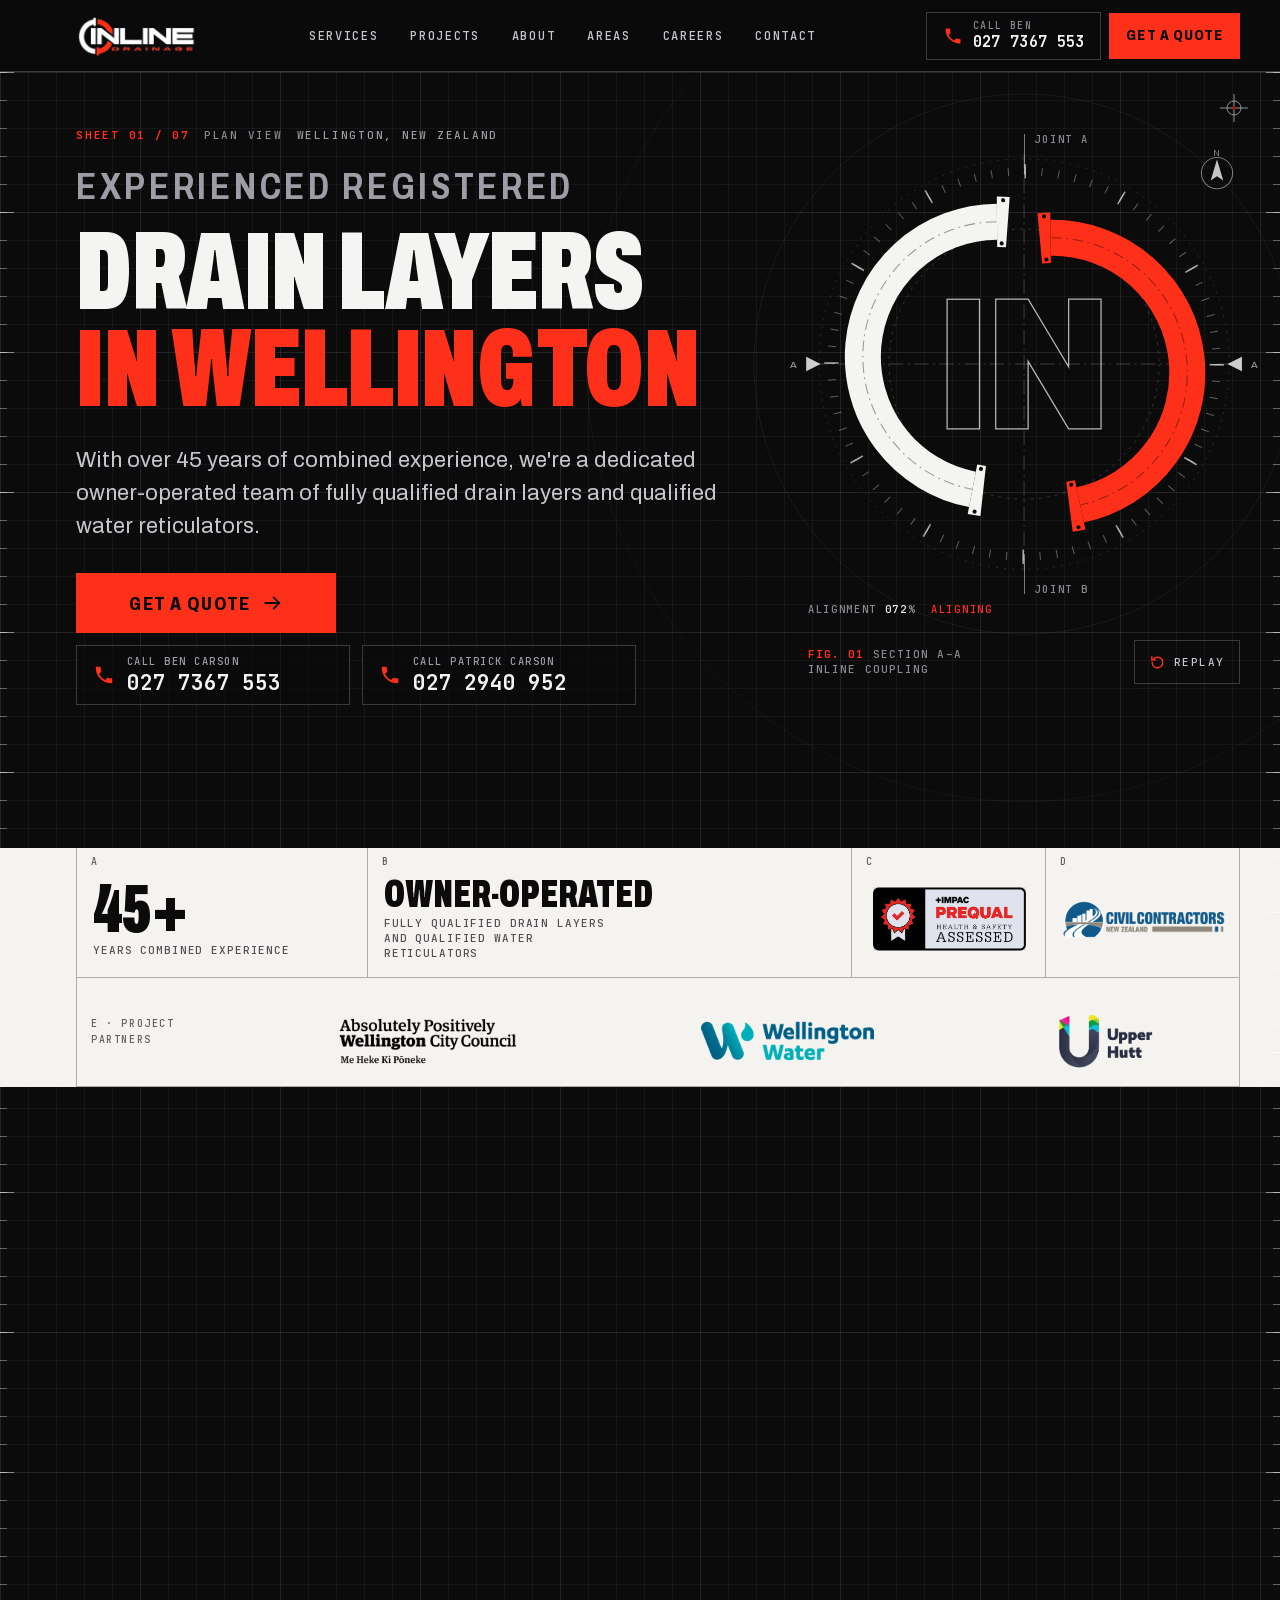
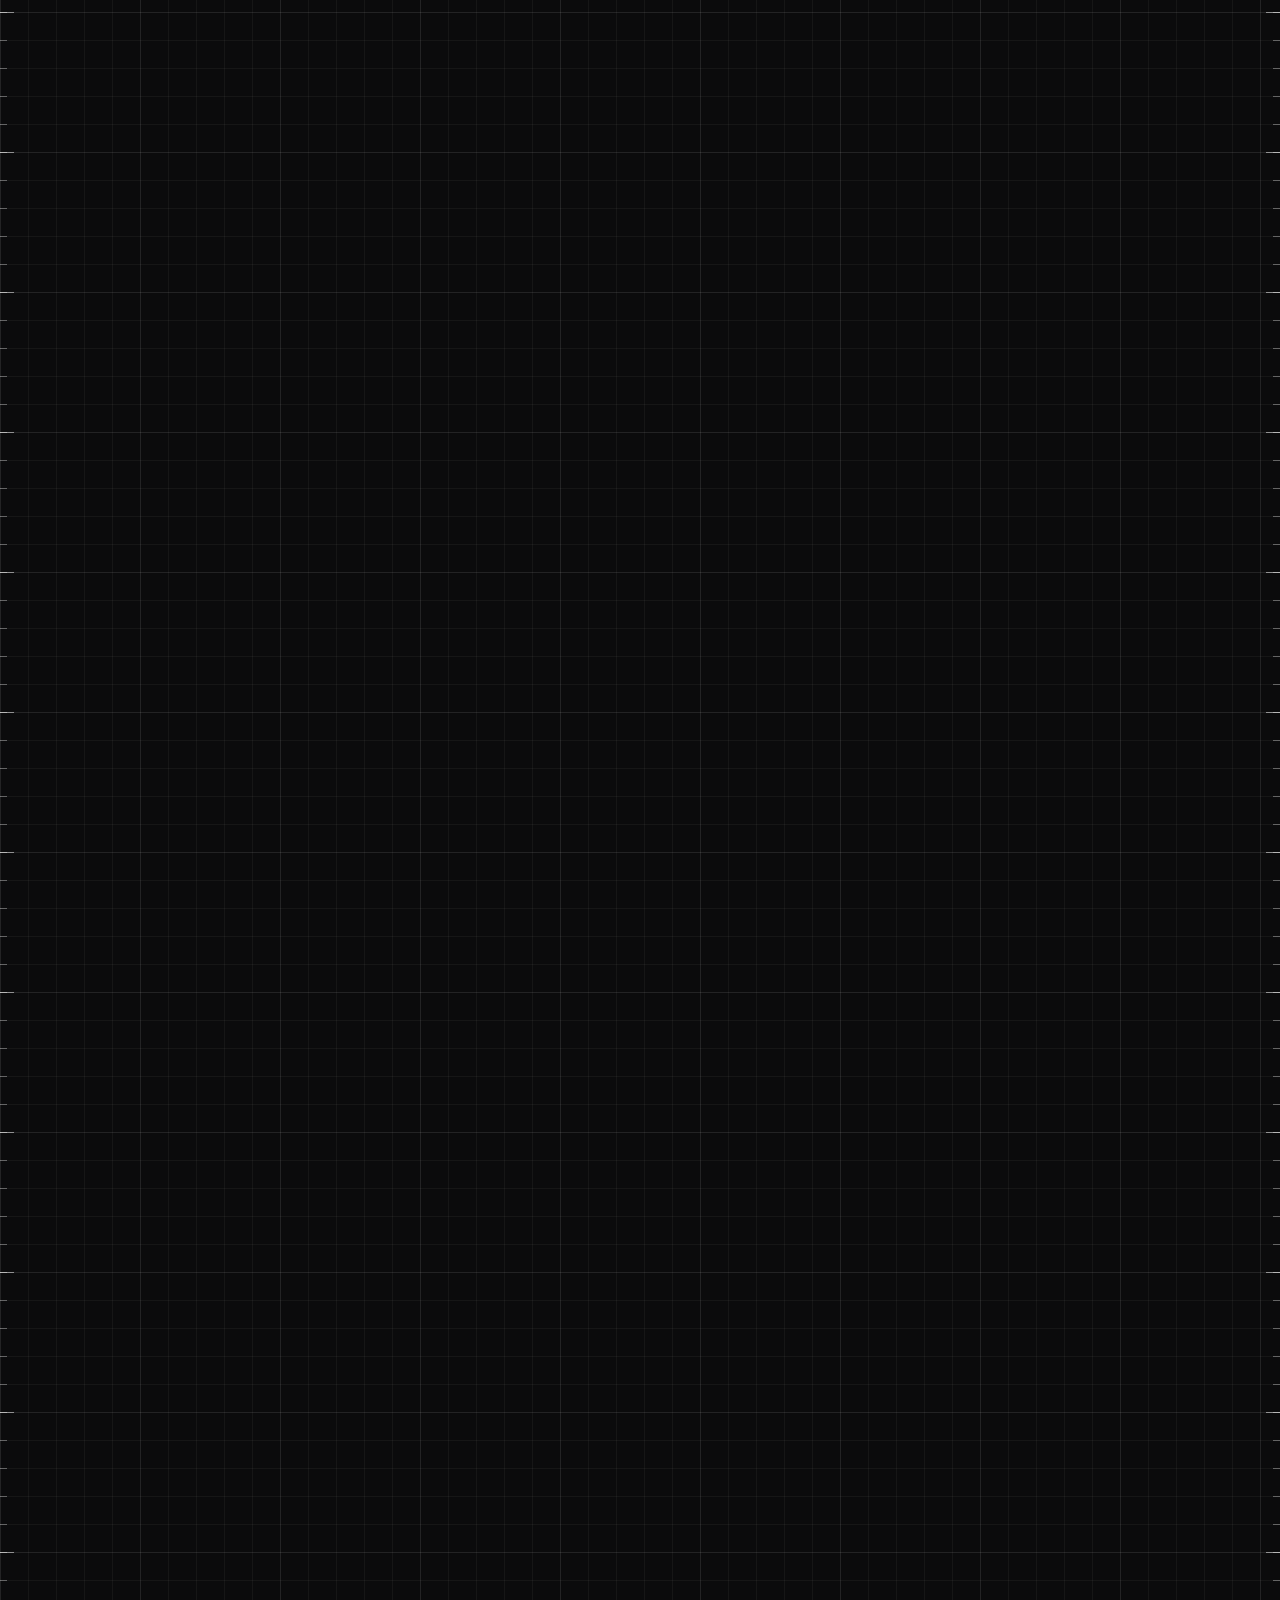
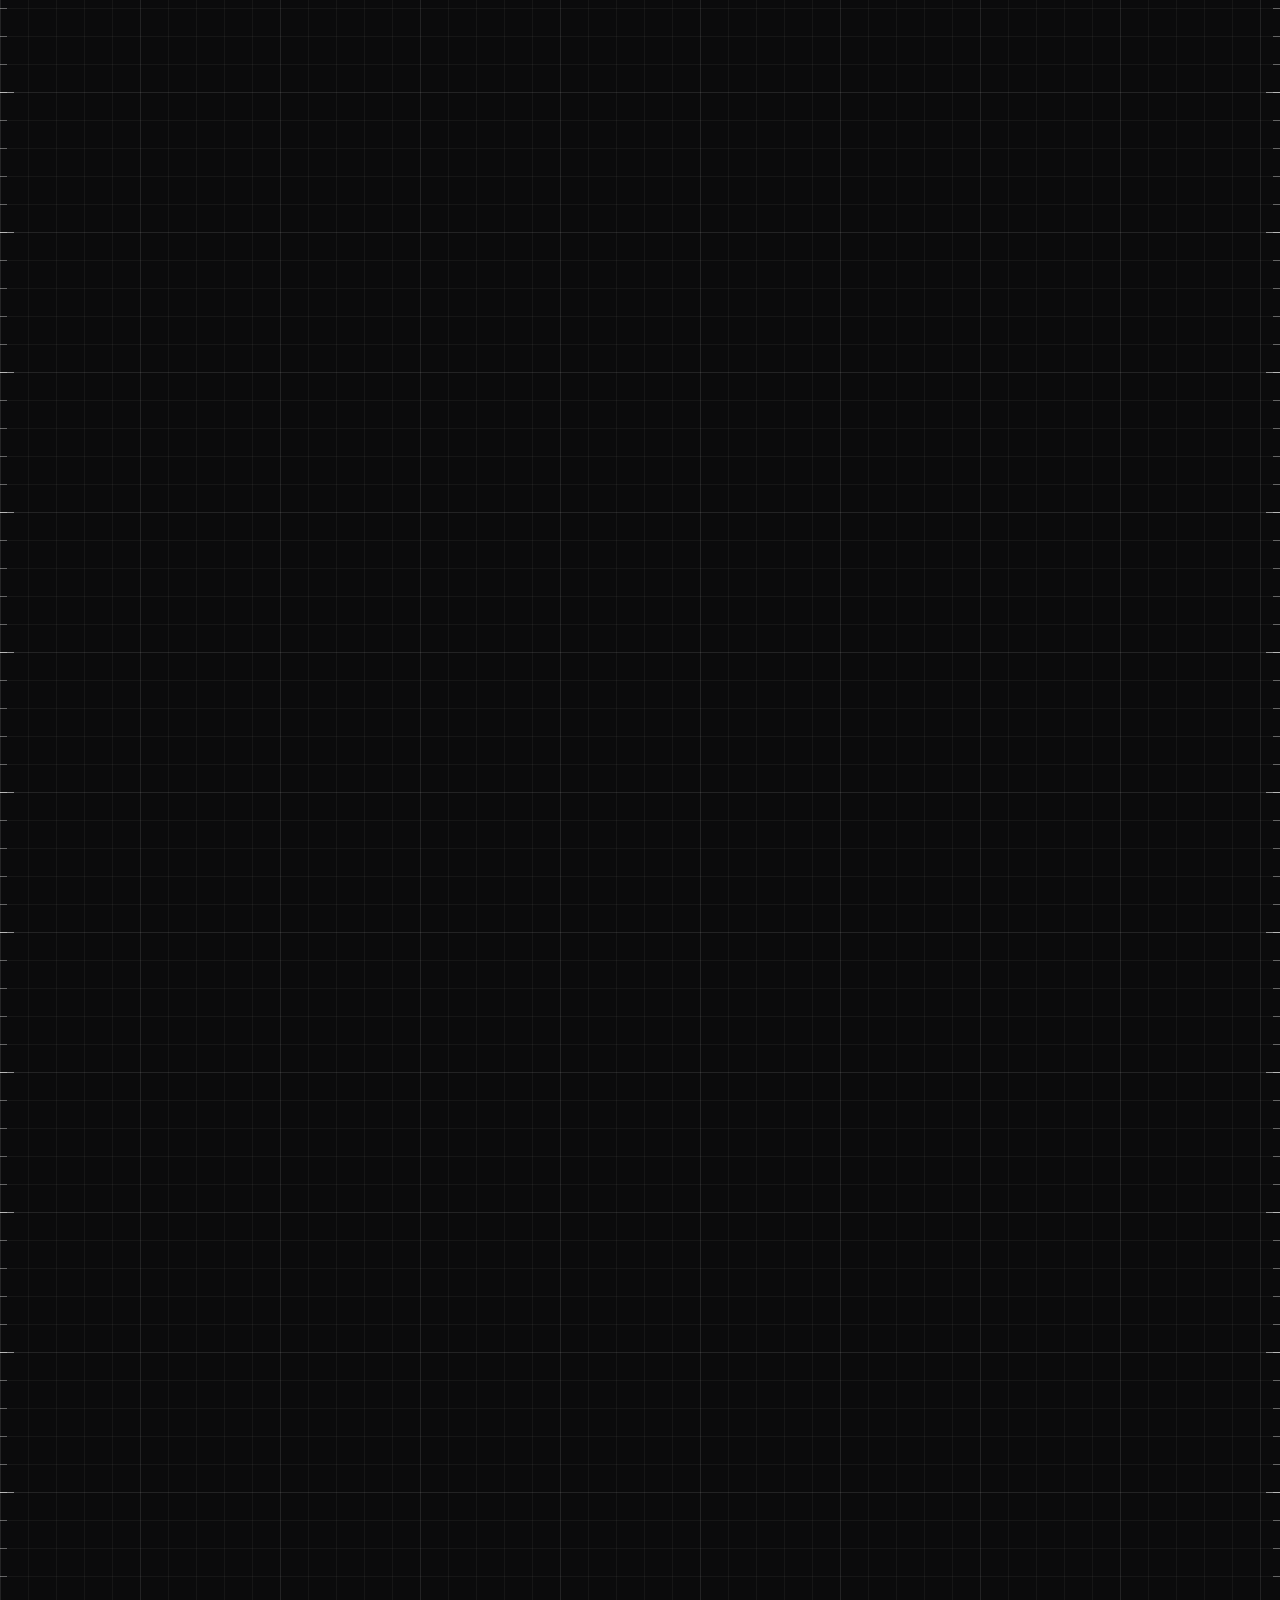
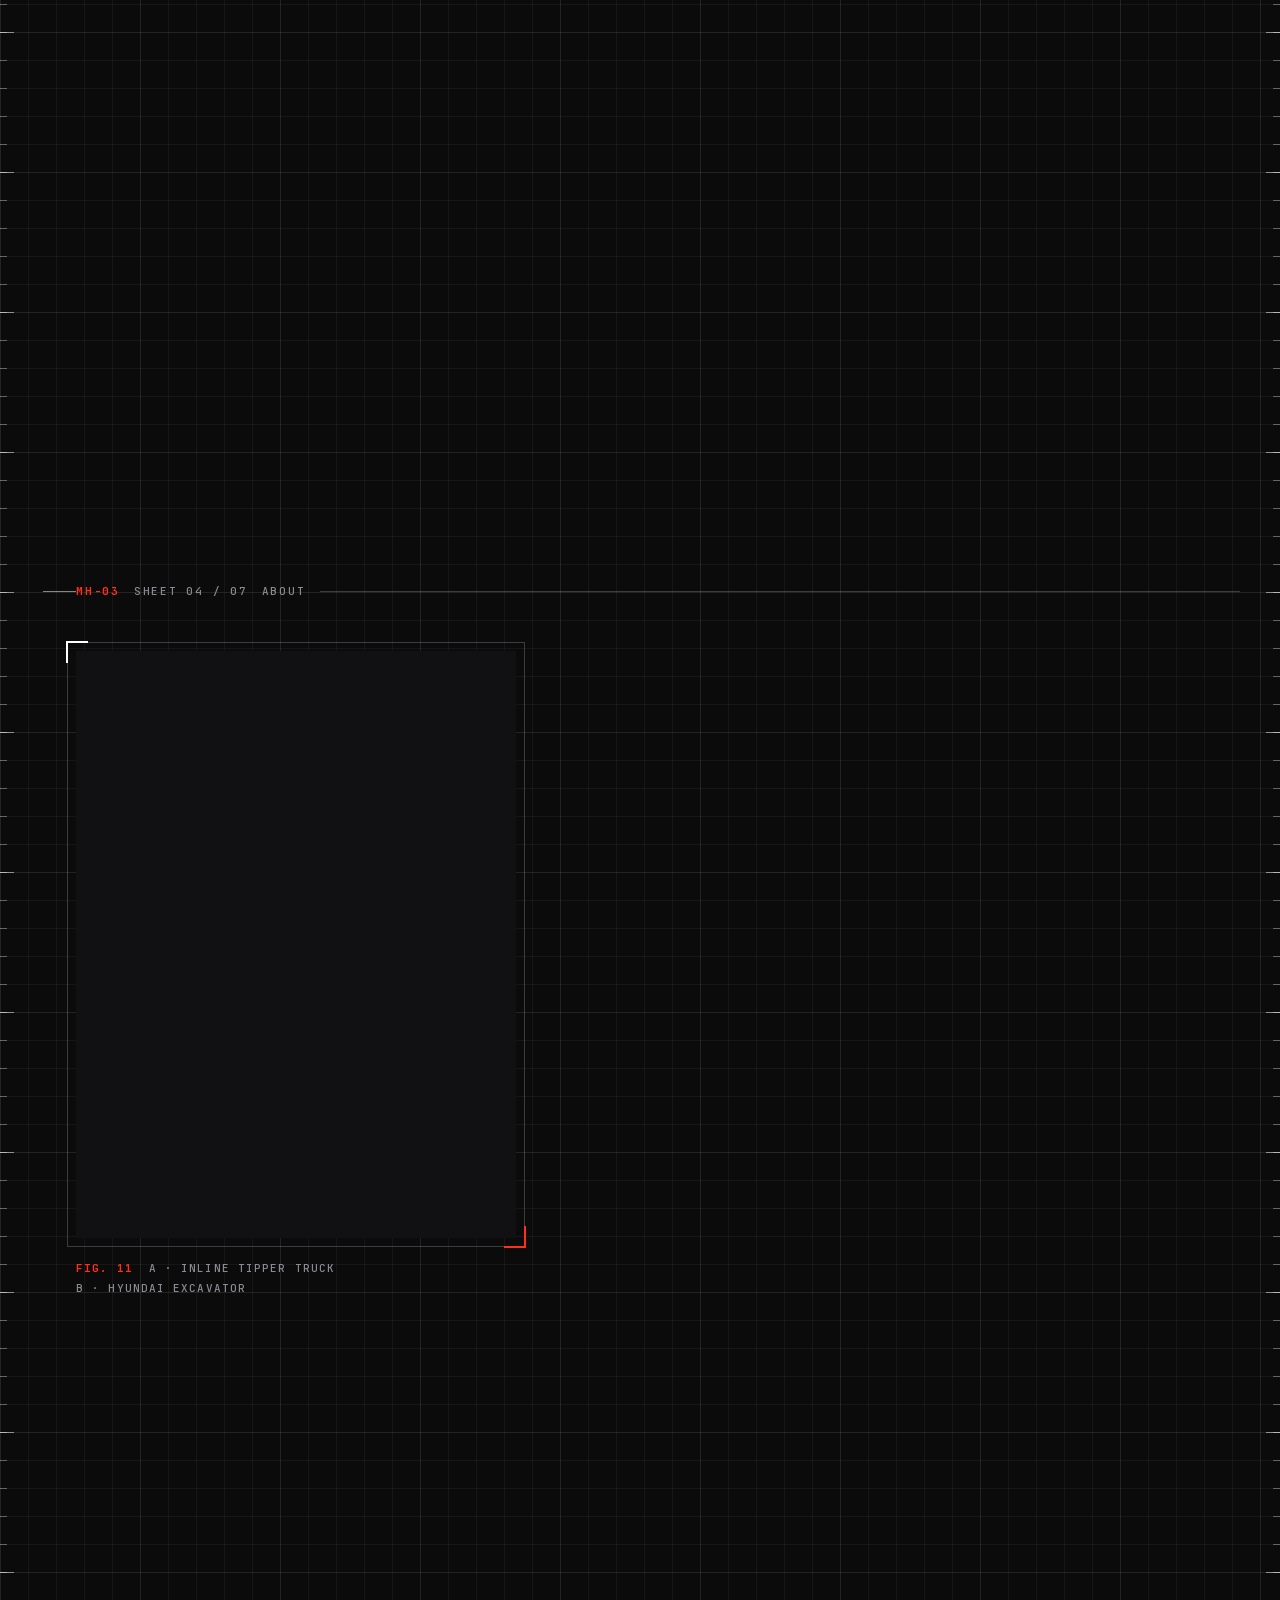
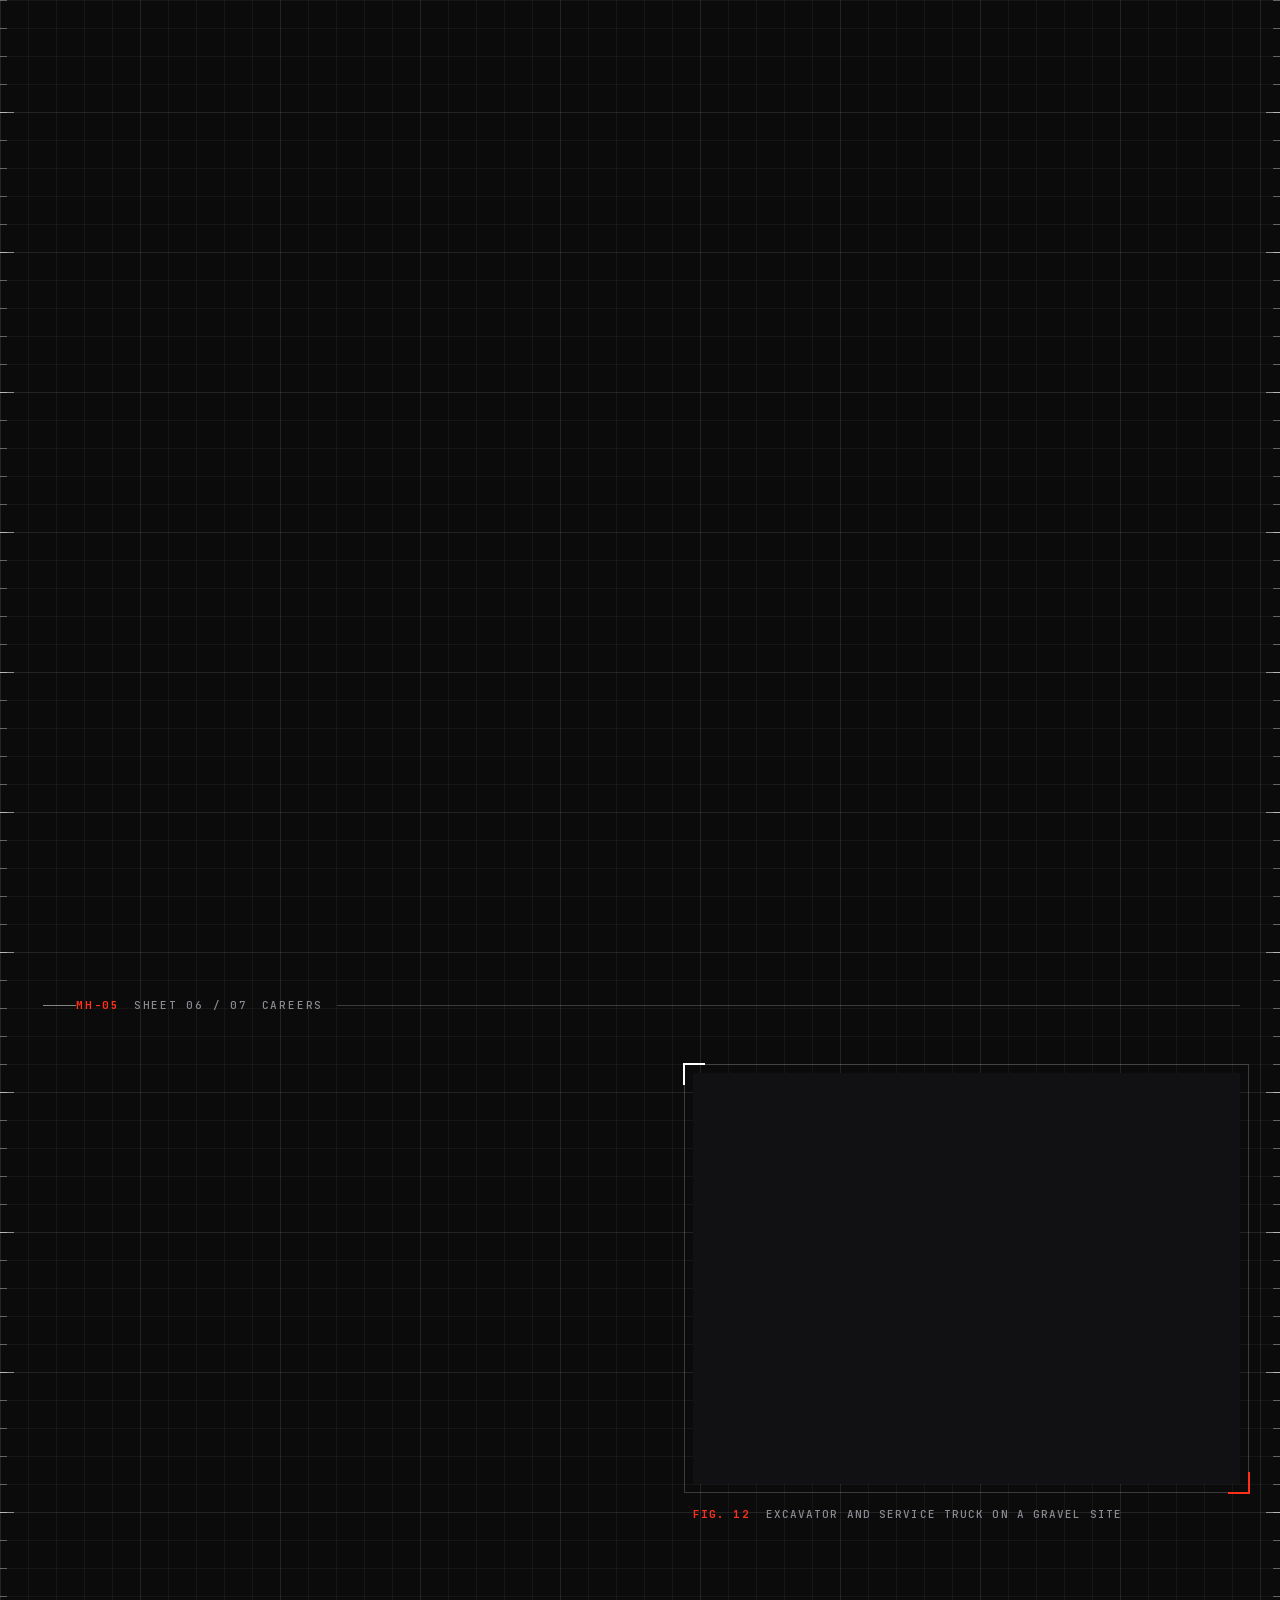
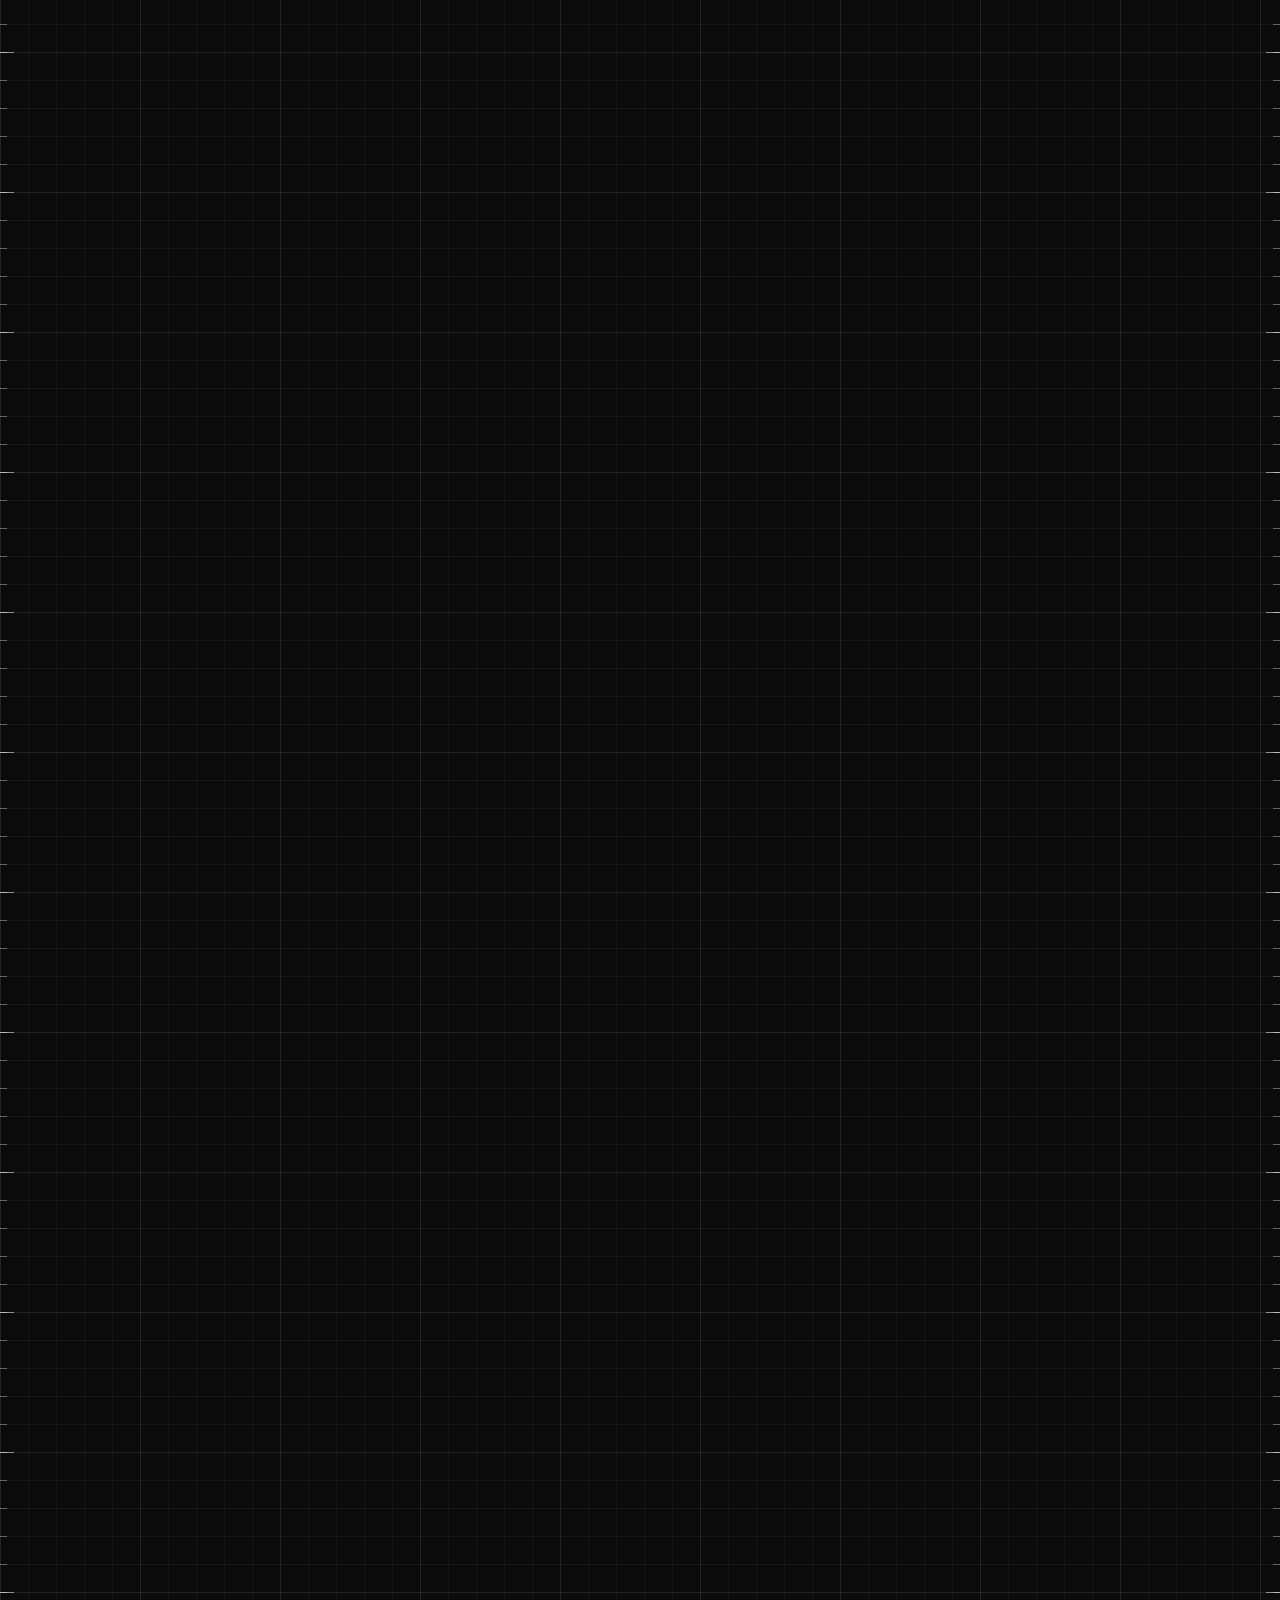
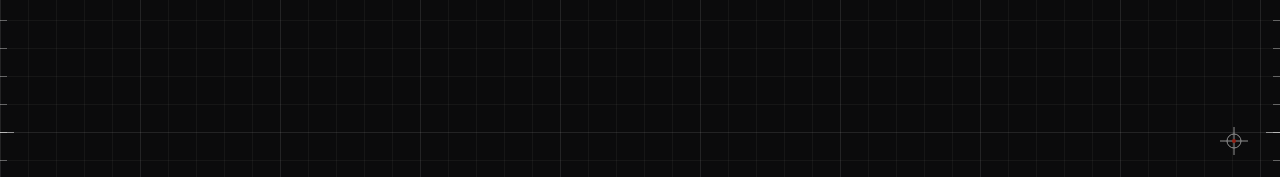
==== commit 5284bc6b: "Apply the audit fixes made so far to the three design previews Hi-Vis, Blueprint and Flow now includ" ====
--- a/blueprint/index.html
+++ b/blueprint/index.html
@@ -3,9 +3,9 @@
 <head>
 <meta charset="utf-8">
 <meta name="viewport" content="width=device-width, initial-scale=1, viewport-fit=cover">
-<meta http-equiv="Content-Security-Policy" content="default-src 'self'; img-src 'self' data:; style-src 'self'; font-src 'self'; script-src 'self'; connect-src 'none'; object-src 'none'; base-uri 'self'">
-<title>Fully Qualified Drainage Company in Wellington</title>
-<meta name="description" content="Inline Drainage: experienced registered drain layers in Wellington, New Zealand. An owner-operated team of fully qualified drain layers and qualified water reticulators with over 45 years of combined experience.">
+<meta http-equiv="Content-Security-Policy" content="default-src 'self'; img-src 'self' data:; style-src 'self'; font-src 'self'; script-src 'self'; connect-src 'none'; object-src 'none'; base-uri 'self'; form-action 'self' mailto:">
+<title>Inline Drainage – Fully Qualified Drainage Company in Wellington</title>
+<meta name="description" content="Experienced Registered drain layers in Wellington, New Zealand. With over 45 years of combined experience, we're a dedicated owner-operated team of fully qualified drain layers and qualified water reticulators.">
 <meta name="robots" content="noindex, nofollow">
 <meta name="theme-color" content="#0b0b0c">
 <meta name="color-scheme" content="dark">
@@ -48,6 +48,7 @@
     </a>
     <nav class="hdr__nav" aria-label="Primary">
       <a href="#services">Services</a>
+      <a href="#projects">Projects</a>
       <a href="#about">About</a>
       <a href="#areas">Areas</a>
       <a href="#careers">Careers</a>
@@ -59,7 +60,7 @@
         <span class="hdr__call-t"><span>Call Ben</span><b>027 7367 553</b></span>
       </a>
       <a class="btn btn--red btn--sm hdr__quote" href="#contact"><span>Get a quote</span></a>
-      <button class="hdr__menu" id="menuBtn" type="button" aria-expanded="false" aria-controls="mnav" aria-label="Open menu">
+      <button class="hdr__menu" id="menuBtn" type="button" aria-expanded="false" aria-controls="mnav" aria-label="Menu">
         <svg class="ico ico--open" aria-hidden="true"><use href="#i-menu"/></svg>
         <svg class="ico ico--close" aria-hidden="true"><use href="#i-close"/></svg>
       </button>
@@ -67,11 +68,12 @@
   </div>
   <nav class="mnav" id="mnav" aria-label="Menu" hidden>
     <ol class="mnav__list">
-      <li><a href="#services"><span>01</span>Services</a></li>
-      <li><a href="#about"><span>02</span>About</a></li>
-      <li><a href="#areas"><span>03</span>Areas served</a></li>
-      <li><a href="#careers"><span>04</span>Careers</a></li>
-      <li><a href="#contact"><span>05</span>Contact</a></li>
+      <li><a href="#services"><span aria-hidden="true">02</span>Services</a></li>
+      <li><a href="#projects"><span aria-hidden="true">03</span>Projects</a></li>
+      <li><a href="#about"><span aria-hidden="true">04</span>About</a></li>
+      <li><a href="#areas"><span aria-hidden="true">05</span>Areas served</a></li>
+      <li><a href="#careers"><span aria-hidden="true">06</span>Careers</a></li>
+      <li><a href="#contact"><span aria-hidden="true">07</span>Contact</a></li>
     </ol>
     <div class="mnav__calls">
       <a href="tel:+64277367553"><svg class="ico" aria-hidden="true"><use href="#i-phone"/></svg>Ben 027 7367 553</a>
@@ -104,13 +106,13 @@
     <section class="hero" id="top" aria-labelledby="hero-title">
       <div class="wrap hero__grid">
         <div class="hero__copy">
-          <p class="tag tag--plain"><span class="tag__k">SHEET 01 / 06</span><span>PLAN VIEW</span><span class="tag__x">WELLINGTON, NEW ZEALAND</span></p>
+          <p class="tag tag--plain"><span class="tag__k">SHEET 01 / 07</span><span>PLAN VIEW</span><span class="tag__x">WELLINGTON, NEW ZEALAND</span></p>
           <h1 class="hero__title" id="hero-title">
-            <span class="line line--a"><span class="line__t">Experienced registered</span></span>
+            <span class="line line--a"><span class="line__t">Experienced Registered</span></span>
             <span class="line line--b"><span class="line__t">drain layers</span></span>
             <span class="line line--c"><span class="line__t">in Wellington</span></span>
           </h1>
-          <p class="hero__lead">With over 45 years of combined experience, we’re a dedicated owner-operated team of fully qualified drain layers and qualified water reticulators.</p>
+          <p class="hero__lead">With over 45 years of combined experience, we're a dedicated owner-operated team of fully qualified drain layers and qualified water reticulators.</p>
           <div class="hero__cta">
             <a class="btn btn--red btn--lg hero__quote" href="#contact"><span>Get a quote</span><svg class="ico" aria-hidden="true"><use href="#i-arrow"/></svg></a>
             <a class="call" href="tel:+64277367553">
@@ -259,9 +261,9 @@
       <span class="node node--l" data-node aria-hidden="true"></span>
       <div class="wrap">
         <header class="sheet__head">
-          <p class="tag" aria-hidden="true"><span class="tag__k">MH-01</span><span>SHEET 02 / 06</span><span>SERVICES</span></p>
+          <p class="tag" aria-hidden="true"><span class="tag__k">MH-01</span><span>SHEET 02 / 07</span><span>SERVICES</span></p>
           <h2 class="h2" id="services-title">Seven services.<br><em>One line.</em></h2>
-          <p class="sheet__lede">Pick a plate to see the work, then request a quote for that service.</p>
+          <p class="sheet__lede">Pick a plate for the detail, then request a quote for that service.</p>
         </header>
 
         <p class="dim" aria-hidden="true"><span>7 SERVICES</span></p>
@@ -271,7 +273,7 @@
           <li class="plate is-open">
             <h3 class="plate__h">
               <button class="plate__btn" type="button" id="pb-1" aria-expanded="true" aria-controls="pp-1">
-                <span class="plate__no">01</span>
+                <span class="plate__no" aria-hidden="true">01</span>
                 <span class="plate__name">Development Siteworks</span>
                 <span class="plate__ico" aria-hidden="true"></span>
               </button>
@@ -280,12 +282,12 @@
               <div class="plate__body">
                 <figure class="plate__fig">
                   <div class="plate__img">
-                    <img class="pos-1" src="assets/img/careers-2-800.webp" srcset="assets/img/careers-2-480.webp 480w, assets/img/careers-2-800.webp 800w, assets/img/careers-2-1200.webp 1200w" sizes="(min-width: 900px) 480px, 90vw" width="1200" height="900" alt="Yellow Hyundai excavator and an Inline service truck with crew in the distance on a gravel site, hills behind" loading="lazy" decoding="async">
+                    <img class="pos-1" src="assets/img/careers-2-800.webp" srcset="assets/img/careers-2-480.webp 480w, assets/img/careers-2-800.webp 800w, assets/img/careers-2-1200.webp 1200w" sizes="(min-width: 900px) 740px, 135vw" width="1200" height="900" alt="Yellow Hyundai excavator with two crew beside it and an Inline service truck at the right, on a gravel site with hills behind" loading="lazy" decoding="async">
                   </div>
                   <figcaption><b>FIG. 02</b> Excavator, service truck and crew on a gravel site</figcaption>
                 </figure>
                 <div class="plate__txt">
-                  <p class="plate__desc">Experience creating services for new or refurbished sites, delivering on time and on budget and laying a solid foundation for the remainder of the development.</p>
+                  <p class="plate__desc">We have experience with creating services for new or refurbished sites and deliver projects on time and on budget, laying a solid foundation for the remainder of the development.</p>
                   <a class="btn btn--red" href="#contact" data-service="Development Siteworks"><span>Quote this service<span class="sr">: Development Siteworks</span></span><svg class="ico" aria-hidden="true"><use href="#i-arrow"/></svg></a>
                 </div>
               </div>
@@ -294,8 +296,8 @@
 
           <li class="plate">
             <h3 class="plate__h">
-              <button class="plate__btn" type="button" id="pb-2" aria-expanded="false" aria-controls="pp-2">
-                <span class="plate__no">02</span>
+              <button class="plate__btn" type="button" id="pb-2" aria-expanded="true" aria-controls="pp-2">
+                <span class="plate__no" aria-hidden="true">02</span>
                 <span class="plate__name">Stormwater Drainage</span>
                 <span class="plate__ico" aria-hidden="true"></span>
               </button>
@@ -304,12 +306,12 @@
               <div class="plate__body">
                 <figure class="plate__fig">
                   <div class="plate__img">
-                    <img class="pos-2" src="assets/img/gallery-3-800.webp" srcset="assets/img/gallery-3-480.webp 480w, assets/img/gallery-3-800.webp 800w, assets/img/gallery-3-1200.webp 1200w" sizes="(min-width: 900px) 480px, 90vw" width="1200" height="1600" alt="Worker in a timber-shored trench with a white concrete pipe in the foreground, an orange excavator and an Inline truck behind" loading="lazy" decoding="async">
+                    <img class="pos-2" src="assets/img/gallery-3-800.webp" srcset="assets/img/gallery-3-480.webp 480w, assets/img/gallery-3-800.webp 800w, assets/img/gallery-3-1200.webp 1200w" sizes="(min-width: 900px) 480px, 90vw" width="1200" height="1600" alt="Worker in orange hi-vis inside a trench held by a steel trench shield, with a large concrete pipe standing in the foreground" loading="lazy" decoding="async">
                   </div>
                   <figcaption><b>FIG. 03</b> Shored trench with a concrete pipe in the foreground</figcaption>
                 </figure>
                 <div class="plate__txt">
-                  <p class="plate__desc">We specialise in stormwater management and connections in Wellington, and can consult on designing and implementing stormwater solutions.</p>
+                  <p class="plate__desc">We specialise in stormwater management and connections within Wellington and can help consult you on the best ways to design and implement stormwater solutions.</p>
                   <a class="btn btn--red" href="#contact" data-service="Stormwater Drainage"><span>Quote this service<span class="sr">: Stormwater Drainage</span></span><svg class="ico" aria-hidden="true"><use href="#i-arrow"/></svg></a>
                 </div>
               </div>
@@ -318,8 +320,8 @@
 
           <li class="plate">
             <h3 class="plate__h">
-              <button class="plate__btn" type="button" id="pb-3" aria-expanded="false" aria-controls="pp-3">
-                <span class="plate__no">03</span>
+              <button class="plate__btn" type="button" id="pb-3" aria-expanded="true" aria-controls="pp-3">
+                <span class="plate__no" aria-hidden="true">03</span>
                 <span class="plate__name">Wastewater &amp; Sewage</span>
                 <span class="plate__ico" aria-hidden="true"></span>
               </button>
@@ -328,12 +330,12 @@
               <div class="plate__body">
                 <figure class="plate__fig">
                   <div class="plate__img">
-                    <img class="pos-3" src="assets/img/gallery-1-750.webp" srcset="assets/img/gallery-1-480.webp 480w, assets/img/gallery-1-750.webp 750w" sizes="(min-width: 900px) 480px, 90vw" width="750" height="1000" alt="Three crew in hi-vis orange around a concrete chamber in a timber-shored excavation at a housing development" loading="lazy" decoding="async">
+                    <img class="pos-3" src="assets/img/gallery-1-750.webp" srcset="assets/img/gallery-1-480.webp 480w, assets/img/gallery-1-750.webp 750w" sizes="(min-width: 900px) 480px, 90vw" width="750" height="1000" alt="Three crew in orange hi-vis around a concrete chamber in an excavation shored with steel trench shields, a timber fence and white pipes behind" loading="lazy" decoding="async">
                   </div>
                   <figcaption><b>FIG. 04</b> Crew around a concrete chamber in a shored excavation</figcaption>
                 </figure>
                 <div class="plate__txt">
-                  <p class="plate__desc">Registered drainlayers who install and connect all types of wastewater and sewage projects, for smooth flow and sign off.</p>
+                  <p class="plate__desc">We are registered drainlayers and have the expertise to install and connect all types of wastewater and sewage projects to ensure smooth and efficient flow and sign off.</p>
                   <a class="btn btn--red" href="#contact" data-service="Wastewater &amp; Sewage"><span>Quote this service<span class="sr">: Wastewater &amp; Sewage</span></span><svg class="ico" aria-hidden="true"><use href="#i-arrow"/></svg></a>
                 </div>
               </div>
@@ -342,8 +344,8 @@
 
           <li class="plate">
             <h3 class="plate__h">
-              <button class="plate__btn" type="button" id="pb-4" aria-expanded="false" aria-controls="pp-4">
-                <span class="plate__no">04</span>
+              <button class="plate__btn" type="button" id="pb-4" aria-expanded="true" aria-controls="pp-4">
+                <span class="plate__no" aria-hidden="true">04</span>
                 <span class="plate__name">Residential Drainage</span>
                 <span class="plate__ico" aria-hidden="true"></span>
               </button>
@@ -352,12 +354,12 @@
               <div class="plate__body">
                 <figure class="plate__fig">
                   <div class="plate__img">
-                    <img class="pos-4" src="assets/img/intro-800.webp" srcset="assets/img/intro-480.webp 480w, assets/img/intro-800.webp 800w, assets/img/intro-1200.webp 1200w" sizes="(min-width: 900px) 480px, 90vw" width="1200" height="1600" alt="Inline Drainage tipper truck with a yellow Hyundai excavator, black-clad townhouses behind" loading="lazy" decoding="async">
+                    <img class="pos-4" src="assets/img/intro-800.webp" srcset="assets/img/intro-480.webp 480w, assets/img/intro-800.webp 800w, assets/img/intro-1200.webp 1200w" sizes="(min-width: 900px) 480px, 90vw" width="1200" height="1600" alt="Inline Drainage tipper truck with a yellow Hyundai excavator behind it and a black-clad building in the background" loading="lazy" decoding="async">
                   </div>
-                  <figcaption><b>FIG. 05</b> Inline tipper truck and excavator beside townhouses</figcaption>
+                  <figcaption><b>FIG. 05</b> Inline tipper truck and excavator in front of a black-clad building</figcaption>
                 </figure>
                 <div class="plate__txt">
-                  <p class="plate__desc">Managing drainage around residential properties. Upgrading and improving the existing infrastructure and future-proofing your property.</p>
+                  <p class="plate__desc">Managing the drainage around residential properties. Upgrading and improving the existing infrastructure and future proofing your property.</p>
                   <a class="btn btn--red" href="#contact" data-service="Residential Drainage"><span>Quote this service<span class="sr">: Residential Drainage</span></span><svg class="ico" aria-hidden="true"><use href="#i-arrow"/></svg></a>
                 </div>
               </div>
@@ -366,8 +368,8 @@
 
           <li class="plate">
             <h3 class="plate__h">
-              <button class="plate__btn" type="button" id="pb-5" aria-expanded="false" aria-controls="pp-5">
-                <span class="plate__no">05</span>
+              <button class="plate__btn" type="button" id="pb-5" aria-expanded="true" aria-controls="pp-5">
+                <span class="plate__no" aria-hidden="true">05</span>
                 <span class="plate__name">Watermain Connections</span>
                 <span class="plate__ico" aria-hidden="true"></span>
               </button>
@@ -376,12 +378,12 @@
               <div class="plate__body">
                 <figure class="plate__fig">
                   <div class="plate__img">
-                    <img class="pos-5" src="assets/img/gallery-3-800.webp" srcset="assets/img/gallery-3-480.webp 480w, assets/img/gallery-3-800.webp 800w, assets/img/gallery-3-1200.webp 1200w" sizes="(min-width: 900px) 480px, 90vw" width="1200" height="1600" alt="Orange excavator and an Inline truck on a site with hills and blue sky behind" loading="lazy" decoding="async">
+                    <img class="pos-5" src="assets/img/gallery-3-800.webp" srcset="assets/img/gallery-3-480.webp 480w, assets/img/gallery-3-800.webp 800w, assets/img/gallery-3-1200.webp 1200w" sizes="(min-width: 900px) 480px, 90vw" width="1200" height="1600" alt="Orange excavator between a white truck and a black Inline tipper truck, with a worker in yellow hi-vis bending over a shored trench, hills and blue sky behind" loading="lazy" decoding="async">
                   </div>
-                  <figcaption><b>FIG. 06</b> Excavator and Inline truck on site</figcaption>
+                  <figcaption><b>FIG. 06</b> Excavator, two trucks and a worker at a shored trench</figcaption>
                 </figure>
                 <div class="plate__txt">
-                  <p class="plate__desc">We work with Wellington Water approved operatives so systems are installed correctly with little disruption to the local area.</p>
+                  <p class="plate__desc">We work with Wellington Water approved operatives to ensure that all systems are installed correctly and with little disruption to the local area.</p>
                   <a class="btn btn--red" href="#contact" data-service="Watermain Connections"><span>Quote this service<span class="sr">: Watermain Connections</span></span><svg class="ico" aria-hidden="true"><use href="#i-arrow"/></svg></a>
                 </div>
               </div>
@@ -390,8 +392,8 @@
 
           <li class="plate">
             <h3 class="plate__h">
-              <button class="plate__btn" type="button" id="pb-6" aria-expanded="false" aria-controls="pp-6">
-                <span class="plate__no">06</span>
+              <button class="plate__btn" type="button" id="pb-6" aria-expanded="true" aria-controls="pp-6">
+                <span class="plate__no" aria-hidden="true">06</span>
                 <span class="plate__name">Drain Clearing</span>
                 <span class="plate__ico" aria-hidden="true"></span>
               </button>
@@ -400,7 +402,7 @@
               <div class="plate__body">
                 <figure class="plate__fig">
                   <div class="plate__img">
-                    <img class="pos-6" src="assets/img/careers-2-800.webp" srcset="assets/img/careers-2-480.webp 480w, assets/img/careers-2-800.webp 800w, assets/img/careers-2-1200.webp 1200w" sizes="(min-width: 900px) 480px, 90vw" width="1200" height="900" alt="Inline service truck parked on a gravel site with hills behind" loading="lazy" decoding="async">
+                    <img class="pos-6" src="assets/img/careers-2-800.webp" srcset="assets/img/careers-2-480.webp 480w, assets/img/careers-2-800.webp 800w, assets/img/careers-2-1200.webp 1200w" sizes="(min-width: 900px) 890px, 162vw" width="1200" height="900" alt="Inline service truck on a gravel site with hills and houses behind" loading="lazy" decoding="async">
                   </div>
                   <figcaption><b>FIG. 07</b> Inline service truck on a gravel site</figcaption>
                 </figure>
@@ -414,8 +416,8 @@
 
           <li class="plate">
             <h3 class="plate__h">
-              <button class="plate__btn" type="button" id="pb-7" aria-expanded="false" aria-controls="pp-7">
-                <span class="plate__no">07</span>
+              <button class="plate__btn" type="button" id="pb-7" aria-expanded="true" aria-controls="pp-7">
+                <span class="plate__no" aria-hidden="true">07</span>
                 <span class="plate__name">Digger &amp; Truck Hire</span>
                 <span class="plate__ico" aria-hidden="true"></span>
               </button>
@@ -429,7 +431,7 @@
                   <figcaption><b>FIG. 08</b> Excavator arm with an Inline tipper truck behind</figcaption>
                 </figure>
                 <div class="plate__txt">
-                  <p class="plate__desc">For more details on this service, please email <a class="inl" href="mailto:inlinedrainage@outlook.com">inlinedrainage@outlook.com</a>.</p>
+                  <p class="plate__desc">For more details on this service, please email <a class="inl" href="mailto:inlinedrainage@outlook.com">inlinedrainage@outlook.com</a></p>
                   <a class="btn btn--red" href="#contact" data-service="Digger &amp; Truck Hire"><span>Quote this service<span class="sr">: Digger &amp; Truck Hire</span></span><svg class="ico" aria-hidden="true"><use href="#i-arrow"/></svg></a>
                 </div>
               </div>
@@ -449,7 +451,7 @@
           <i class="blocked__hatch" aria-hidden="true"></i>
           <p class="blocked__tag" aria-hidden="true">NOTE 1 · DRAIN CLEARING</p>
           <h2 class="blocked__title" id="blocked-title">Blocked drain?</h2>
-          <p class="blocked__text">We are experienced in unblocking residential drains across the Wellington Region. Call Ben or Patrick, or email us the details.</p>
+          <p class="blocked__text">Call Ben or Patrick, or email us the details.</p>
           <div class="blocked__act">
             <a class="btn btn--ink btn--lg btn--stack" href="tel:+64277367553"><svg class="ico" aria-hidden="true"><use href="#i-phone"/></svg><span class="btn__t">Call Ben<small>027 7367 553</small></span></a>
             <a class="btn btn--ink btn--lg btn--stack" href="tel:+64272940952"><svg class="ico" aria-hidden="true"><use href="#i-phone"/></svg><span class="btn__t">Call Patrick<small>027 2940 952</small></span></a>
@@ -459,23 +461,58 @@
       </div>
     </section>
 
-    <!-- ============ 03 ABOUT ============ -->
+    <!-- ============ 03 PROJECTS ============ -->
+    <section class="sheet projects" id="projects" aria-labelledby="projects-title">
+      <span class="node node--l" data-node aria-hidden="true"></span>
+      <div class="wrap">
+        <header class="sheet__head">
+          <p class="tag" aria-hidden="true"><span class="tag__k">MH-02</span><span>SHEET 03 / 07</span><span>PROJECTS</span></p>
+          <h2 class="h2" id="projects-title">Our <em>projects</em></h2>
+        </header>
+
+        <p class="dim" aria-hidden="true"><span>PROJECT 01</span></p>
+        <article class="proj proj--tall" aria-labelledby="proj-1-title">
+          <h3 class="proj__h" id="proj-1-title">Development Subdivision, Rimu Street</h3>
+          <figure class="fig proj__fig">
+            <div class="fig__frame fig__frame--tall">
+              <img class="fig__img" src="assets/img/gallery-1-750.webp" srcset="assets/img/gallery-1-480.webp 480w, assets/img/gallery-1-750.webp 750w" sizes="(min-width: 1000px) 440px, (min-width: 720px) min(440px, calc((100vw - 112px) * .45)), min(440px, calc(100vw - 64px))" width="750" height="1000" alt="Three crew in orange hi-vis around a concrete chamber in an excavation shored with steel trench shields, black-clad buildings and a timber fence behind" loading="lazy" decoding="async">
+            </div>
+            <figcaption class="fig__cap"><b>FIG. 09</b> <span>Crew around a concrete chamber in a shored excavation</span></figcaption>
+          </figure>
+          <p class="proj__act"><a class="btn btn--red btn--lg" href="#contact"><span>Get a quote</span><svg class="ico" aria-hidden="true"><use href="#i-arrow"/></svg></a></p>
+        </article>
+
+        <p class="dim" aria-hidden="true"><span>PROJECT 02</span></p>
+        <article class="proj proj--wide" aria-labelledby="proj-2-title">
+          <h3 class="proj__h" id="proj-2-title">Drainage System Upgrade – New Interislander Project</h3>
+          <figure class="fig proj__fig">
+            <div class="fig__frame fig__frame--pano">
+              <img class="fig__img" src="assets/img/interislander-1200.webp" srcset="assets/img/interislander-480.webp 480w, assets/img/interislander-800.webp 800w, assets/img/interislander-1200.webp 1200w, assets/img/interislander-1600.webp 1600w, assets/img/interislander-2000.webp 2000w, assets/img/interislander-2500.webp 2500w" sizes="(min-width: 1392px) 1240px, (min-width: 1180px) calc(100vw - 116px), (min-width: 720px) calc(100vw - 112px), 100vw" width="2500" height="910" alt="Yellow excavator with its operator in orange hi-vis beside a white tipper truck under a large concrete structure at night, work lights on" loading="lazy" decoding="async">
+            </div>
+            <figcaption class="fig__cap"><b>FIG. 10</b> <span>Excavator and tipper truck under a concrete structure at night</span></figcaption>
+          </figure>
+          <p class="proj__act"><a class="btn btn--red btn--lg" href="#contact"><span>Get a quote</span><svg class="ico" aria-hidden="true"><use href="#i-arrow"/></svg></a></p>
+        </article>
+      </div>
+    </section>
+
+    <!-- ============ 04 ABOUT ============ -->
     <section class="sheet about" id="about" aria-labelledby="about-title">
       <span class="node node--r" data-node aria-hidden="true"></span>
       <div class="wrap about__grid">
-        <p class="tag tag--r about__tag" aria-hidden="true"><span class="tag__k">MH-02</span><span>SHEET 03 / 06</span><span>ABOUT</span></p>
+        <p class="tag tag--r about__tag" aria-hidden="true"><span class="tag__k">MH-03</span><span>SHEET 04 / 07</span><span>ABOUT</span></p>
         <figure class="fig about__fig">
           <div class="fig__frame fig__frame--tall">
-            <img class="fig__img" src="assets/img/intro-800.webp" srcset="assets/img/intro-480.webp 480w, assets/img/intro-800.webp 800w, assets/img/intro-1200.webp 1200w" sizes="(min-width: 1000px) 460px, 86vw" width="1200" height="1600" alt="Inline Drainage tipper truck with a yellow Hyundai excavator loading it, black-clad townhouses behind and a blue sky" loading="lazy" decoding="async">
+            <img class="fig__img" src="assets/img/intro-800.webp" srcset="assets/img/intro-480.webp 480w, assets/img/intro-800.webp 800w, assets/img/intro-1200.webp 1200w" sizes="(min-width: 1000px) 460px, 86vw" width="1200" height="1600" alt="Inline Drainage tipper truck with a yellow Hyundai excavator beside it, a black-clad building behind and a blue sky" loading="lazy" decoding="async">
             <i class="fig__box fig__box--a" aria-hidden="true"><b>A</b></i>
             <i class="fig__box fig__box--b" aria-hidden="true"><b>B</b></i>
           </div>
-          <figcaption class="fig__cap"><b>FIG. 09</b> <span>A · Inline tipper truck</span> <span>B · Hyundai excavator</span></figcaption>
+          <figcaption class="fig__cap"><b>FIG. 11</b> <span>A · Inline tipper truck</span> <span>B · Hyundai excavator</span></figcaption>
         </figure>
 
         <div class="about__txt">
           <h2 class="h2" id="about-title">Restore. Replace. <em class="nb">Future-proof.</em></h2>
-          <p class="lead">Our mission is to improve the longevity and resilience of Wellington’s water infrastructure.</p>
+          <p class="lead">Our mission is to enhance the longevity and resilience of Wellington's water infrastructure.</p>
           <p class="about__p">Trust us to restore, replace, and future-proof your water systems.</p>
 
           <dl class="figures">
@@ -485,19 +522,19 @@
           </dl>
 
           <ul class="docs">
-            <li><a class="doc" href="https://www.inlinedrainage.co.nz/s/Environmental-Policy_October_2023.pdf" target="_blank" rel="noopener"><svg class="ico" aria-hidden="true"><use href="#i-doc"/></svg><span class="doc__t">Environmental Policy</span><span class="doc__m">PDF · October 2023</span></a></li>
-            <li><a class="doc" href="https://www.inlinedrainage.co.nz/s/Health-Safety-Policy_October_2023.pdf" target="_blank" rel="noopener"><svg class="ico" aria-hidden="true"><use href="#i-doc"/></svg><span class="doc__t">Health &amp; Safety Policy</span><span class="doc__m">PDF · October 2023</span></a></li>
+            <li><a class="doc" href="/policies/Environmental-Policy_October_2023.pdf" target="_blank" rel="noopener"><svg class="ico" aria-hidden="true"><use href="#i-doc"/></svg><span class="doc__t">Environmental Policy</span><span class="doc__m">PDF · October 2023<span class="sr"> (opens in a new tab)</span></span></a></li>
+            <li><a class="doc" href="/policies/Health-Safety-Policy_October_2023.pdf" target="_blank" rel="noopener"><svg class="ico" aria-hidden="true"><use href="#i-doc"/></svg><span class="doc__t">Health &amp; Safety Policy</span><span class="doc__m">PDF · October 2023<span class="sr"> (opens in a new tab)</span></span></a></li>
           </ul>
         </div>
       </div>
     </section>
 
-    <!-- ============ 04 AREAS ============ -->
+    <!-- ============ 05 AREAS ============ -->
     <section class="sheet areas" id="areas" aria-labelledby="areas-title">
       <span class="node node--r" data-node aria-hidden="true"></span>
       <div class="wrap">
         <header class="sheet__head sheet__head--r">
-          <p class="tag tag--r" aria-hidden="true"><span class="tag__k">MH-03</span><span>SHEET 04 / 06</span><span>AREAS SERVED</span></p>
+          <p class="tag tag--r" aria-hidden="true"><span class="tag__k">MH-04</span><span>SHEET 05 / 07</span><span>AREAS SERVED</span></p>
           <h2 class="h2" id="areas-title">Six areas.<br><em>One network.</em></h2>
           <p class="sheet__lede">Choose your area to start a quote for it.</p>
         </header>
@@ -514,47 +551,47 @@
           </svg>
           <p class="map__note" aria-hidden="true">SCHEMATIC · NOT TO SCALE</p>
           <ul class="areas__list">
-            <li><a class="area area--kapiti" href="#contact" data-area="Kāpiti Coast"><span class="area__i">A1</span><span class="area__n"><span lang="mi">Kāpiti</span> Coast</span><span class="sr">: start a quote for this area</span></a></li>
-            <li><a class="area area--porirua" href="#contact" data-area="Porirua"><span class="area__i">A2</span><span class="area__n">Porirua</span><span class="sr">: start a quote for this area</span></a></li>
-            <li><a class="area area--left area--wellington" href="#contact" data-area="Wellington"><span class="area__i">A3</span><span class="area__n">Wellington</span><span class="sr">: start a quote for this area</span></a></li>
-            <li><a class="area area--lowerhutt" href="#contact" data-area="Lower Hutt"><span class="area__i">A4</span><span class="area__n">Lower Hutt</span><span class="sr">: start a quote for this area</span></a></li>
-            <li><a class="area area--left area--upperhutt" href="#contact" data-area="Upper Hutt"><span class="area__i">A5</span><span class="area__n">Upper Hutt</span><span class="sr">: start a quote for this area</span></a></li>
-            <li><a class="area area--left area--wairarapa" href="#contact" data-area="Wairarapa"><span class="area__i">A6</span><span class="area__n">Wairarapa</span><span class="sr">: start a quote for this area</span></a></li>
+            <li><a class="area area--kapiti" href="#contact" data-area="Kāpiti Coast"><span class="area__i" aria-hidden="true">A1</span><span class="area__n"><span lang="mi">Kāpiti</span> Coast</span><span class="sr">, start a quote for this area</span></a></li>
+            <li><a class="area area--porirua" href="#contact" data-area="Porirua"><span class="area__i" aria-hidden="true">A2</span><span class="area__n">Porirua</span><span class="sr">, start a quote for this area</span></a></li>
+            <li><a class="area area--left area--wellington" href="#contact" data-area="Wellington"><span class="area__i" aria-hidden="true">A3</span><span class="area__n">Wellington</span><span class="sr">, start a quote for this area</span></a></li>
+            <li><a class="area area--lowerhutt" href="#contact" data-area="Lower Hutt"><span class="area__i" aria-hidden="true">A4</span><span class="area__n">Lower Hutt</span><span class="sr">, start a quote for this area</span></a></li>
+            <li><a class="area area--left area--upperhutt" href="#contact" data-area="Upper Hutt"><span class="area__i" aria-hidden="true">A5</span><span class="area__n">Upper Hutt</span><span class="sr">, start a quote for this area</span></a></li>
+            <li><a class="area area--left area--wairarapa" href="#contact" data-area="Wairarapa"><span class="area__i" aria-hidden="true">A6</span><span class="area__n">Wairarapa</span><span class="sr">, start a quote for this area</span></a></li>
           </ul>
         </div>
       </div>
     </section>
 
-    <!-- ============ 05 CAREERS ============ -->
+    <!-- ============ 06 CAREERS ============ -->
     <section class="sheet careers" id="careers" aria-labelledby="careers-title">
       <span class="node node--l" data-node aria-hidden="true"></span>
       <div class="wrap careers__grid">
-        <p class="tag careers__tag" aria-hidden="true"><span class="tag__k">MH-04</span><span>SHEET 05 / 06</span><span>CAREERS</span></p>
+        <p class="tag careers__tag" aria-hidden="true"><span class="tag__k">MH-05</span><span>SHEET 06 / 07</span><span>CAREERS</span></p>
         <div class="careers__txt">
           <h2 class="h2" id="careers-title">Careers</h2>
-          <p class="lead">Interested in working at Inline Drainage? Let’s chat to see if you’re the right fit.</p>
+          <p class="lead">Interested in working at Inline Drainage? Let's chat to see if you're the right fit.</p>
           <div class="careers__act">
             <a class="btn btn--line btn--lg" href="mailto:inlinedrainage@outlook.com?subject=Careers%20enquiry"><svg class="ico" aria-hidden="true"><use href="#i-mail"/></svg><span>Email us</span></a>
-            <a class="btn btn--line btn--lg" href="tel:+64277367553"><svg class="ico" aria-hidden="true"><use href="#i-phone"/></svg><span>Call Ben</span></a>
+            <a class="btn btn--line btn--lg" href="tel:+64277367553" aria-label="Call Ben Carson on 027 7367 553"><svg class="ico" aria-hidden="true"><use href="#i-phone"/></svg><span>Call Ben</span></a>
           </div>
         </div>
         <figure class="fig careers__fig">
           <div class="fig__frame">
-            <img class="fig__img" src="assets/img/careers-2-800.webp" srcset="assets/img/careers-2-480.webp 480w, assets/img/careers-2-800.webp 800w, assets/img/careers-2-1200.webp 1200w" sizes="(min-width: 1000px) 560px, 86vw" width="1200" height="900" alt="Yellow Hyundai excavator and an Inline service truck with crew in the distance on a gravel site in low sun" loading="lazy" decoding="async">
-          </div>
-          <figcaption class="fig__cap"><b>FIG. 10</b> <span>Excavator and service truck on a gravel site</span></figcaption>
+            <img class="fig__img" src="assets/img/careers-2-800.webp" srcset="assets/img/careers-2-480.webp 480w, assets/img/careers-2-800.webp 800w, assets/img/careers-2-1200.webp 1200w" sizes="(min-width: 1000px) 560px, 86vw" width="1200" height="900" alt="Yellow Hyundai excavator with two crew beside it and an Inline service truck at the right, on a gravel site with hills behind and the sun low in the sky" loading="lazy" decoding="async">
+          </div>
+          <figcaption class="fig__cap"><b>FIG. 12</b> <span>Excavator and service truck on a gravel site</span></figcaption>
         </figure>
       </div>
     </section>
 
-    <!-- ============ 06 CONTACT ============ -->
+    <!-- ============ 07 CONTACT ============ -->
     <section class="sheet contact" id="contact" aria-labelledby="contact-title">
       <span class="node node--l node--end" data-node aria-hidden="true"></span>
       <div class="wrap contact__grid">
         <div class="contact__lead">
-          <p class="tag" aria-hidden="true"><span class="tag__k">MH-05</span><span>SHEET 06 / 06</span><span>CONTACT</span></p>
+          <p class="tag" aria-hidden="true"><span class="tag__k">MH-06</span><span>SHEET 07 / 07</span><span>CONTACT</span></p>
           <h2 class="h2" id="contact-title">Get a <em>quote</em></h2>
-          <p class="lead">Call Ben or Patrick directly, email us, or fill in the form to open an email draft.</p>
+          <p class="lead">Feel free to reach out to us to learn more about how we operate and how we can help you with your projects. We will be happy to discuss and advise you on all things drain laying</p>
 
           <ul class="bigcalls">
             <li><a class="bigcall" href="tel:+64277367553">
@@ -578,11 +615,22 @@
         </div>
 
         <div class="contact__form" id="formWrap">
-          <form class="qform" id="quoteForm" action="mailto:inlinedrainage@outlook.com" method="post" enctype="text/plain" novalidate>
+          <noscript>
+            <div class="confirm">
+              <p class="qform__tag" aria-hidden="true"><span>FORM Q-01</span><span>QUOTE REQUEST</span></p>
+              <h3 class="confirm__h">Contact us directly</h3>
+              <p class="confirm__p">The quote form needs JavaScript, which is switched off in this browser. Email <a class="inl" href="mailto:inlinedrainage@outlook.com">inlinedrainage@outlook.com</a> or tap to call.</p>
+              <div class="confirm__calls">
+                <a class="call" href="tel:+64277367553"><svg class="ico" aria-hidden="true"><use href="#i-phone"/></svg><span class="call__who">Call Ben Carson</span><span class="call__num">027 7367 553</span></a>
+                <a class="call" href="tel:+64272940952"><svg class="ico" aria-hidden="true"><use href="#i-phone"/></svg><span class="call__who">Call Patrick Carson</span><span class="call__num">027 2940 952</span></a>
+              </div>
+            </div>
+          </noscript>
+          <form class="qform" id="quoteForm" method="post" tabindex="-1" aria-label="Quote request" novalidate>
             <p class="qform__tag" aria-hidden="true"><span>FORM Q-01</span><span>QUOTE REQUEST</span></p>
 
             <div class="field">
-              <label for="f-name">Name</label>
+              <label for="f-name">Name <span class="req">(required)</span></label>
               <input id="f-name" name="name" type="text" autocomplete="name" aria-required="true" aria-describedby="e-name" maxlength="120">
               <p class="err" id="e-name" hidden></p>
             </div>
@@ -590,19 +638,19 @@
             <div class="field-row">
               <div class="field">
                 <label for="f-phone">Phone</label>
-                <input id="f-phone" name="phone" type="tel" autocomplete="tel" inputmode="tel" aria-describedby="e-phone" maxlength="40">
+                <input id="f-phone" name="phone" type="tel" autocomplete="tel" inputmode="tel" aria-describedby="e-phone hint-contact e-contact" maxlength="40">
                 <p class="err" id="e-phone" hidden></p>
               </div>
               <div class="field">
                 <label for="f-email">Email</label>
-                <input id="f-email" name="email" type="email" autocomplete="email" aria-describedby="e-email" maxlength="160">
+                <input id="f-email" name="email" type="email" autocomplete="email" aria-describedby="e-email hint-contact e-contact" maxlength="160">
                 <p class="err" id="e-email" hidden></p>
               </div>
             </div>
-            <p class="hint">Add a phone number or an email address (or both) so we can get back to you.</p>
+            <p class="hint" id="hint-contact">Add a phone number or an email address (or both) so we can get back to you.</p>
             <p class="err" id="e-contact" role="alert" hidden></p>
 
-            <div class="field-row">
+            <div class="field-row field-row--sel">
               <div class="field">
                 <label for="f-area">Suburb / area</label>
                 <select id="f-area" name="area">
@@ -636,14 +684,17 @@
             </div>
 
             <button class="btn btn--red btn--lg qform__submit" type="submit"><svg class="ico" aria-hidden="true"><use href="#i-mail"/></svg><span>Open email draft</span></button>
-            <p class="qform__note"><b>This opens your email app</b> with the message written and addressed to <span class="nowrap">inlinedrainage@outlook.com</span>. You press send there, nothing is sent from this page. No email app? You can copy the message or call us instead.</p>
-            <p class="sr" id="formStatus" role="status" aria-live="polite"></p>
+            <div class="qform__after">
+              <p class="qform__privacy">We only use these details to reply to you. Read our <a class="inl" href="/privacy/">privacy policy</a>.</p>
+              <p class="qform__note"><b>This opens your email app</b> with the message written and addressed to <span class="nowrap">inlinedrainage@outlook.com</span>. You press send there; nothing is sent from this page. No email app? You can copy the message or call us instead.</p>
+            </div>
           </form>
 
           <section class="confirm" id="confirm" tabindex="-1" aria-labelledby="confirm-title" hidden>
             <p class="qform__tag" aria-hidden="true"><span>FORM Q-01</span><span>EMAIL DRAFT</span></p>
             <h3 class="confirm__h" id="confirm-title">Your email draft is ready</h3>
             <p class="confirm__p">We tried to open your email app with the message below, addressed to inlinedrainage@outlook.com. If nothing opened (this happens with some webmail setups), copy the message and paste it into an email, or call us.</p>
+            <p class="confirm__short" id="confirmShort" hidden><b>Your message was too long for an email link.</b> The draft in your email app holds only the first part of it. The full message is shown below: use Copy message and paste it into the email.</p>
             <pre class="confirm__msg" id="confirmMsg" role="region" tabindex="0" aria-label="Composed message"></pre>
             <div class="confirm__act">
               <button class="btn btn--red" id="copyBtn" type="button"><svg class="ico" aria-hidden="true"><use href="#i-copy"/></svg><span>Copy message</span></button>
@@ -655,6 +706,7 @@
               <a class="call" href="tel:+64272940952"><svg class="ico" aria-hidden="true"><use href="#i-phone"/></svg><span class="call__who">Call Patrick Carson</span><span class="call__num">027 2940 952</span></a>
             </div>
           </section>
+          <p class="sr" id="formStatus" role="status" aria-live="polite"></p>
         </div>
       </div>
     </section>
@@ -668,7 +720,7 @@
       <div class="tblock">
         <div class="tblock__c tblock__c--logo">
           <img src="assets/img/logo-wide-light.webp" width="1041" height="338" alt="Inline Drainage" loading="lazy" decoding="async">
-          <p class="tblock__tag">Experienced registered drain layers in Wellington, New Zealand</p>
+          <p class="tblock__tag">Experienced Registered drain layers in Wellington, New Zealand</p>
         </div>
         <div class="tblock__c">
           <h2 class="tblock__h">Address</h2>
@@ -686,8 +738,8 @@
           <h2 class="tblock__h">Policies</h2>
           <ul class="tlist">
             <li><a href="/privacy/">Privacy Policy</a></li>
-            <li><a href="https://www.inlinedrainage.co.nz/s/Environmental-Policy_October_2023.pdf" target="_blank" rel="noopener">Environmental Policy <span class="tlist__m">PDF</span></a></li>
-            <li><a href="https://www.inlinedrainage.co.nz/s/Health-Safety-Policy_October_2023.pdf" target="_blank" rel="noopener">Health &amp; Safety Policy <span class="tlist__m">PDF</span></a></li>
+            <li><a href="/policies/Environmental-Policy_October_2023.pdf" target="_blank" rel="noopener">Environmental Policy <span class="tlist__m">PDF</span><span class="sr"> (opens in a new tab)</span></a></li>
+            <li><a href="/policies/Health-Safety-Policy_October_2023.pdf" target="_blank" rel="noopener">Health &amp; Safety Policy <span class="tlist__m">PDF</span><span class="sr"> (opens in a new tab)</span></a></li>
           </ul>
         </div>
         <div class="tblock__c">
@@ -695,10 +747,11 @@
           <ul class="tlist tlist--cols">
             <li><a href="#top">01 Top</a></li>
             <li><a href="#services">02 Services</a></li>
-            <li><a href="#about">03 About</a></li>
-            <li><a href="#areas">04 Areas</a></li>
-            <li><a href="#careers">05 Careers</a></li>
-            <li><a href="#contact">06 Contact</a></li>
+            <li><a href="#projects">03 Projects</a></li>
+            <li><a href="#about">04 About</a></li>
+            <li><a href="#areas">05 Areas</a></li>
+            <li><a href="#careers">06 Careers</a></li>
+            <li><a href="#contact">07 Contact</a></li>
           </ul>
         </div>
         <div class="tblock__c tblock__c--copy">
@@ -722,8 +775,8 @@
 </div>
 
 <nav class="bar" id="bar" aria-label="Quick contact">
-  <a class="bar__b" href="tel:+64277367553"><svg class="ico" aria-hidden="true"><use href="#i-phone"/></svg><span>Call Ben</span></a>
-  <a class="bar__b" href="tel:+64272940952"><svg class="ico" aria-hidden="true"><use href="#i-phone"/></svg><span>Call Patrick</span></a>
+  <a class="bar__b" href="tel:+64277367553" aria-label="Call Ben Carson on 027 7367 553"><svg class="ico" aria-hidden="true"><use href="#i-phone"/></svg><span>Call Ben</span></a>
+  <a class="bar__b" href="tel:+64272940952" aria-label="Call Patrick Carson on 027 2940 952"><svg class="ico" aria-hidden="true"><use href="#i-phone"/></svg><span>Call Patrick</span></a>
   <a class="bar__b bar__b--q" href="#contact"><span>Get a quote</span></a>
 </nav>
 
--- a/blueprint/assets/css/base.css
+++ b/blueprint/assets/css/base.css
@@ -87,6 +87,7 @@
 button, input, select, textarea { font: inherit; color: inherit; }
 button { cursor: pointer; }
 [hidden] { display: none !important; }
+html:not(.js) .hdr__menu { display: none; }      /* no script, no menu to open: the footer's sheet index is the way around */
 :focus-visible { outline: 2px solid var(--focus, #fff); outline-offset: 3px; }
 ::selection { background: var(--red); color: var(--ink); }
 
@@ -182,6 +183,11 @@
   .hdr__act { gap: 6px; }
   .hdr__logo img { height: 24px; }
   .hdr__quote { padding: 0 10px; font-size: 14px; }
+}
+@media (max-width: 339px) {            /* 320px phones: the controls above add up to 331px, so tighten a few more pixels (targets stay 46px) */
+  .hdr__in, .hdr__act { gap: 4px; }
+  .hdr__logo img { height: 22px; }
+  .hdr__quote { padding: 0 8px; }
 }
 @media (min-width: 720px) {
   .hdr__logo img { height: 34px; }
@@ -202,10 +208,14 @@
     transform: scaleX(0); transform-origin: left; transition: transform .3s var(--ease-out);
   }
   .hdr__nav a:hover::after, .hdr__nav a:focus-visible::after { transform: scaleX(1); }
-  .hdr__call-t { display: grid; text-align: left; line-height: 1.1; }
+  .hdr__call-t { text-align: left; line-height: 1.1; }
   .hdr__call-t span { font: 500 10px var(--ff-mono); letter-spacing: .14em; text-transform: uppercase; color: var(--t4); }
   .hdr__call-t b { font: 700 15px var(--ff-mono); letter-spacing: .02em; color: var(--t1); }
-  .hdr__call { padding: 0 16px; min-height: 48px; }
+  .hdr__call { min-height: 48px; }
+}
+@media (min-width: 1180px) {           /* six links and the number only fit side by side from here; from 1040 to 1179 the call button is the phone icon alone (its accessible name still carries the number) */
+  .hdr__call-t { display: grid; }
+  .hdr__call { padding: 0 16px; }
 }
 
 /* mobile menu sheet */
@@ -213,6 +223,7 @@
   position: absolute; left: 0; right: 0; top: 100%;
   background: var(--ink); border-bottom: 1px solid var(--hair);
   padding: 8px var(--wrap-r) 22px var(--wrap-l);
+  max-height: calc(100vh - var(--hdr-h)); max-height: calc(100dvh - var(--hdr-h)); overflow-y: auto; overscroll-behavior: contain;      /* a short (landscape) window scrolls the menu instead of cutting it off */
   opacity: 0; transform: translateY(-8px); transition: opacity .22s, transform .3s var(--ease-out);
 }
 .mnav.is-open { opacity: 1; transform: none; }
@@ -228,6 +239,9 @@
   border: 1px solid var(--hair); text-decoration: none; color: var(--t1); font: 700 16px var(--ff-mono);
 }
 .mnav__calls .ico { color: var(--red); }
+@media (max-width: 339px) {            /* 320px: "Patrick 027 2940 952" at 16px is wider than the row, so it split over two lines */
+  .mnav__calls a { padding: 0 12px; gap: 10px; font-size: 15px; white-space: nowrap; }
+}
 
 /* ---------- buttons ---------- */
 .btn {
@@ -267,7 +281,7 @@
 /* call tiles */
 .call {
   position: relative; isolation: isolate; overflow: hidden;
-  display: grid; grid-template-columns: auto 1fr; grid-template-rows: auto auto; column-gap: 12px; align-items: center;
+  display: grid; grid-template-columns: 22px minmax(0, 1fr); grid-template-rows: auto auto; column-gap: 12px; align-items: center;
   min-height: 60px; padding: 8px 20px 8px 16px;
   border: 1px solid var(--hair); color: var(--t1); text-decoration: none; background: rgba(11, 11, 12, .6);
 }
@@ -279,7 +293,7 @@
 .call:hover { border-color: rgba(255, 255, 255, .55); }
 .call .ico { grid-row: 1 / 3; width: 22px; height: 22px; color: var(--red); }
 .call__who { font: 500 10.5px/1.2 var(--ff-mono); letter-spacing: .14em; text-transform: uppercase; color: var(--t3); }
-.call__num { font: 700 21px/1.15 var(--ff-mono); letter-spacing: -.01em; color: var(--t1); white-space: nowrap; }
+.call__num { font: 700 21px/1.15 var(--ff-mono); letter-spacing: -.01em; color: var(--t1); overflow-wrap: anywhere; }      /* tiles are sized for the number on one row; user text spacing wraps it rather than clipping it */
 
 /* ---------- drawing furniture ---------- */
 .tag {
@@ -306,7 +320,7 @@
 .h2 {
   font: 900 clamp(44px, 12vw, 108px)/.9 var(--ff-head); font-stretch: 62%;
   letter-spacing: -.005em; text-transform: uppercase; color: var(--t1);
-  text-wrap: balance;
+  text-wrap: balance; overflow-wrap: anywhere;      /* a word wider than the screen (only with the visitor's own text spacing) breaks instead of running off the page */
 }
 .h2 em { font-style: normal; color: var(--red); }
 .lead { font-size: clamp(19px, 2.3vw, 24px); line-height: 1.45; color: var(--t1); font-weight: 400; }
@@ -373,6 +387,7 @@
 @media (max-width: 759px) {
   .bar { display: grid; }
   .page { padding-bottom: 0; }
+  html { scroll-padding-bottom: calc(var(--bar-h) + 16px + env(safe-area-inset-bottom)); }      /* Tab / scrollIntoView stop above the fixed bar, not under it */
 }
 
 /* ---------- reveal helpers (only exist once JS is running) ---------- */
@@ -381,5 +396,5 @@
 
 @media (prefers-reduced-motion: reduce) {
   .js .rv { opacity: 1; transform: none; transition: none; }
-  *, *::before, *::after { animation-duration: .001ms !important; animation-iteration-count: 1 !important; scroll-behavior: auto !important; }
-}
+  *, *::before, *::after { animation-duration: .001ms !important; animation-iteration-count: 1 !important; scroll-behavior: auto !important; transition-duration: .001ms !important; transition-delay: 0ms !important; }
+}
--- a/blueprint/assets/css/hero.css
+++ b/blueprint/assets/css/hero.css
@@ -6,7 +6,7 @@
   position: relative;
   padding: 18px 0 92px;
 }
-.hero__grid { display: grid; gap: 40px; align-items: center; }
+.hero__grid { display: grid; grid-template-columns: minmax(0, 1fr); gap: 40px; align-items: center; }      /* minmax(0,…): the one column never grows to fit a long line, it wraps */
 .hero__fig { order: -1; position: relative; }
 .hero__copy { position: relative; }
 
@@ -78,6 +78,7 @@
   font: 500 11px/1 var(--ff-mono); letter-spacing: .14em; text-transform: uppercase;
 }
 .replay__t { display: none; }
+html:not(.js) .replay { display: none; }      /* the replay is a script: no script, no button */
 .replay .ico { width: 17px; height: 17px; color: var(--red); transition: transform .5s var(--ease-out); }
 .replay:hover { border-color: rgba(255, 255, 255, .6); }
 .replay:hover .ico { transform: rotate(-180deg); }
@@ -111,13 +112,25 @@
   .js .hero:not(.is-locked) .ring__in-fill, .js .hero:not(.is-locked) .ring__port { opacity: 1; }
 }
 
+@media (max-width: 959px) {            /* one column: the lines are sized to fit on one row, so this only matters when a visitor's own letter / word spacing makes one wider than the screen */
+  .line { white-space: normal; overflow-wrap: anywhere; }
+}
+@media (max-width: 339px) {            /* 320px phones: 46px made "in Wellington" 7px wider than the column */
+  .hero__title { font-size: 44px; }
+}
+
 @media (min-width: 560px) {
   .hero { padding-top: 26px; }
   .ringbox { width: min(100%, 320px); }
   .js .hero:not(.is-done) .half--w { transform: translate(-104px, -42px) rotate(-34deg); }
   .js .hero:not(.is-done) .half--r { transform: translate(112px, 50px) rotate(41deg); }
-  .hero__cta { grid-template-columns: auto 1fr 1fr; align-items: stretch; }
+  .hero__cta { grid-template-columns: 1fr 1fr; align-items: stretch; }
+  .hero__quote { grid-column: 1 / -1; justify-self: start; min-width: 260px; }
   .tag__x { display: inline; }
+}
+@media (min-width: 800px) {          /* three across only once each call tile has room for its icon and number (~220px: the icon was a sliver at 720-790px) */
+  .hero__cta { grid-template-columns: auto 1fr 1fr; }
+  .hero__quote { grid-column: auto; justify-self: stretch; min-width: 0; }
 }
 
 @media (min-width: 960px) {
@@ -184,8 +197,10 @@
 .cell--own .stat__l { display: none; }
 .cell--logo { justify-content: center; }
 .logo { width: auto; height: auto; }
-.logo--impac { height: 58px; }
-.logo--ccnz { height: 44px; max-width: 100%; }
+/* badge + body logos: height follows width, never both fixed. The cell can be narrower than the logo's natural width,
+   and a fixed height would squash it sideways (the box keeps its aspect ratio, so the picture does too) */
+.logo--impac { max-height: 58px; max-width: 100%; }
+.logo--ccnz { max-height: 44px; max-width: 100%; }
 .cell--partners { grid-column: 1 / -1; flex-wrap: wrap; justify-content: center; padding-top: 34px; }
 .cell--partners .cell__k { right: 14px; }
 .partners { display: flex; flex-wrap: wrap; align-items: center; justify-content: center; gap: 14px 34px; width: 100%; }
@@ -193,23 +208,31 @@
 .logo--wcc { height: 44px; }
 .logo--ww { height: 40px; }
 .logo--uhcc { height: 52px; }
-
-@media (min-width: 720px) {
+@media (max-width: 359px) {            /* below the 360 design floor the two cells are ~127px each: equal columns, a smaller headline and tighter padding keep OPERATED inside its cell (and the logos a fair share of the row), with or without a visitor's text spacing */
+  .trust__grid { grid-template-columns: repeat(2, minmax(0, 1fr)); }
+  .cell { padding-inline: 14px 10px; }
+  .stat__t { font-size: 24px; overflow-wrap: anywhere; }
+}
+
+@media (min-width: 720px) {          /* two rows (stats, then logos): four across leaves the logos ~100px each below 1100px */
   .trust__grid { grid-template-columns: repeat(12, 1fr); }
-  .cell--stat:nth-child(1) { grid-column: span 3; }
-  .cell--own { grid-column: span 5; }
+  .cell--stat:nth-child(1) { grid-column: span 4; }
+  .cell--own { grid-column: span 8; }
   .cell--own .stat__l { display: block; max-width: 22em; }
-  .cell--logo { grid-column: span 2; }
+  .cell--logo { grid-column: span 6; }
   .cell--partners { grid-column: 1 / -1; min-height: 92px; justify-content: flex-start; padding-left: 18px; }
   .partners { justify-content: space-around; gap: 16px 40px; }
   .cell { min-height: 112px; }
-  .logo--impac { height: 64px; }
-  .logo--ccnz { height: 48px; }
+  .logo--impac { max-height: 64px; }
+  .logo--ccnz { max-height: 48px; }
   .logo--wcc { height: 50px; }
   .logo--ww { height: 44px; }
   .logo--uhcc { height: 58px; }
 }
 @media (min-width: 1100px) {
+  .cell--stat:nth-child(1) { grid-column: span 3; }
+  .cell--own { grid-column: span 5; }
+  .cell--logo { grid-column: span 2; }
   .cell--partners { min-height: 96px; padding-left: 190px; }
   .cell--partners .cell__k { left: 14px; right: auto; top: 50%; transform: translateY(-50%); width: 150px; line-height: 1.6; }
   .stat__n { font-size: 68px; }
--- a/blueprint/assets/css/sections.css
+++ b/blueprint/assets/css/sections.css
@@ -75,7 +75,10 @@
 .plate.is-open .plate__ico::after { transform: rotate(0deg); background: var(--red); }
 
 .js .plate:not(.is-open) .plate__panel { display: none; }
-.plate__body { display: grid; gap: 22px; padding: 6px 0 36px; }
+html:not(.js) .plate__ico { display: none; }                              /* no script: nothing opens or closes, every plate is already open */
+html:not(.js) .plate__name { color: var(--t1); }
+html:not(.js) .plate__no { color: var(--red); }
+.plate__body { display: grid; grid-template-columns: minmax(0, 1fr); gap: 22px; padding: 6px 0 36px; }
 .plate__img { position: relative; aspect-ratio: 16 / 11; overflow: hidden; background: var(--ink-2); outline: 1px solid var(--hair); outline-offset: 6px; }
 .plate__img::after { content: ""; position: absolute; inset: 0; z-index: 2; background: var(--ink); transform: scaleX(0); transform-origin: right; }
 .plate__img::before {
@@ -99,6 +102,7 @@
 .pos-4 { object-position: 50% 36%; }
 .pos-5 { object-position: 50% 0%; }
 .pos-7 { object-position: 50% 50%; }
+/* these two are zoomed: the box is at most 493px wide, so the picture is drawn ~740px / ~890px wide, and their sizes="" in index.html say so (else the browser fetches a file sized for the box and stretches it) */
 .plate__img img.pos-1 { width: 150%; height: 150%; max-width: none; margin: -9% 0 0 0; }          /* excavator + crew */
 .plate__img img.pos-6 { width: 180%; height: 180%; max-width: none; margin: -24% 0 0 -80%; }      /* the service truck */
 .plate__txt { display: grid; align-content: start; justify-items: start; gap: 24px; }
@@ -119,7 +123,7 @@
 .blocked { --bk-pt: clamp(8px, 2vw, 24px); position: relative; padding: var(--bk-pt) 0 clamp(24px, 4vw, 48px); }
 .blocked > .node { top: calc(var(--bk-pt) + 48px); }
 .blocked__panel {
-  position: relative; z-index: 2; display: grid; gap: 22px; align-items: end;
+  position: relative; z-index: 2; display: grid; grid-template-columns: minmax(0, 1fr); gap: 22px; align-items: end;
   padding: clamp(22px, 4vw, 56px); background: var(--red); color: var(--ink);
 }
 .blocked__stub { position: absolute; right: 100%; top: 46px; width: calc(var(--gut) - var(--node-r) + 6px); height: 5px; background: var(--red); }
@@ -131,6 +135,7 @@
 .blocked__tag { position: relative; font: 700 11px/1 var(--ff-mono); letter-spacing: .18em; color: var(--ink); }
 .blocked__title {
   position: relative; max-width: 4.2em; font: 900 clamp(64px, 20vw, 190px)/.8 var(--ff-head); font-stretch: 62%; text-transform: uppercase; letter-spacing: -.01em; color: var(--ink);
+  overflow-wrap: anywhere;
 }
 .blocked__text { position: relative; max-width: 28em; font-size: clamp(18px, 2.1vw, 22px); line-height: 1.45; color: var(--ink); font-weight: 500; }
 .blocked__act { position: relative; display: grid; gap: 10px; }
@@ -149,14 +154,49 @@
   .blocked__act { align-self: start; grid-template-columns: 1fr 1fr; }
   .blocked__act .btn--line { grid-column: 1 / -1; }
 }
+@media (min-width: 900px) and (max-width: 1179px) {          /* side by side the call buttons are only ~150-200px wide, too tight for the phone number (it clipped under a visitor's own text spacing): stack them */
+  .blocked__act { grid-template-columns: minmax(0, 1fr); }
+}
 @media (min-width: 1180px) {
   .blocked__panel { padding: 56px 64px; }
 }
 
 /* ==========================================================================
+   Projects: two job plates, the client's own project photos (one tall, one panorama)
+   ========================================================================== */
+.projects .dim { margin-bottom: clamp(22px, 3vw, 34px); }
+.projects .proj + .dim { margin-top: clamp(56px, 8vw, 104px); }
+.proj { display: grid; grid-template-columns: minmax(0, 1fr); gap: 34px; }
+.proj__h {
+  font: 900 clamp(32px, 8.4vw, 76px)/.94 var(--ff-head); font-stretch: 62%; text-transform: uppercase; letter-spacing: -.003em;
+  color: var(--t1); text-wrap: balance; overflow-wrap: anywhere;
+}
+.proj__fig { width: 100%; max-width: 440px; }          /* Rimu Street is a 750px-wide file: never drawn wider than 440px */
+.proj--wide .proj__fig { max-width: none; }            /* the 2500px panorama is drawn at the container's width, 1240px at most */
+.fig__frame--pano { aspect-ratio: 2500 / 910; }
+.proj__act { margin: 0; }
+
+@media (max-width: 719px) {            /* phones: the panorama runs edge to edge (the pipe lane and gutter are taken back), so a 2.75:1 night photo reads as a panorama and not a postage stamp */
+  .proj--wide .proj__fig { width: auto; margin-inline: calc(var(--wrap-l) * -1) calc(var(--wrap-r) * -1); }
+  .proj--wide .fig__frame { outline: 0; box-shadow: 0 -1px 0 var(--hair), 0 1px 0 var(--hair); }
+  .proj--wide .fig__frame::before, .proj--wide .fig__frame::after { display: none; }
+  .proj--wide .fig figcaption { padding-inline: var(--wrap-l) var(--wrap-r); }
+}
+@media (min-width: 720px) {            /* the tall photo sits beside its title and button, the way a service plate does */
+  .proj--tall { grid-template-columns: minmax(0, min(440px, 45%)) minmax(0, 1fr); grid-template-rows: 1fr 1fr; column-gap: 40px; row-gap: 0; }
+  .proj--tall .proj__fig { grid-column: 1; grid-row: 1 / 3; max-width: none; }
+  .proj--tall .proj__h { grid-column: 2; grid-row: 1; align-self: end; padding-bottom: 14px; font-size: clamp(34px, 6.2vw, 62px); }
+  .proj--tall .proj__act { grid-column: 2; grid-row: 2; align-self: start; padding-top: 14px; }
+}
+@media (min-width: 1000px) {
+  .proj--tall { column-gap: 88px; }
+  .proj--tall .proj__h { font-size: clamp(56px, 6.4vw, 76px); }
+}
+
+/* ==========================================================================
    About
    ========================================================================== */
-.about__grid { display: grid; gap: 40px; }
+.about__grid { display: grid; grid-template-columns: minmax(0, 1fr); gap: 40px; }
 .about__tag { grid-column: 1 / -1; margin-bottom: 4px; }
 .about__fig { max-width: 440px; width: 100%; }
 .fig__frame--tall { aspect-ratio: 3 / 4; }
@@ -174,7 +214,7 @@
 .about__txt { display: grid; grid-template-columns: minmax(0, 1fr); align-content: start; gap: 24px; }
 .about__p { font-size: clamp(18px, 2.1vw, 22px); color: var(--t2); max-width: 30em; }
 .about .h2 { font-size: clamp(44px, 11.4vw, 86px); }
-.nb { white-space: nowrap; }
+.nb { display: inline-block; max-width: 100%; }      /* atomic like nowrap while "Future-proof." fits; wraps at its hyphen only when a visitor's text spacing makes it wider than the column */
 .figures { display: grid; grid-template-columns: repeat(3, minmax(0, 1fr)); border-top: 1px solid var(--hair); margin-top: 10px; }
 .figures__i { display: flex; flex-direction: column-reverse; justify-content: flex-end; gap: 10px; padding: 18px 10px 18px 0; border-bottom: 1px solid var(--hair); }
 .figures__i + .figures__i { padding-left: 14px; border-left: 1px solid var(--hair); }
@@ -193,16 +233,24 @@
 .doc__t { grid-area: t; font: 700 17px/1.2 var(--ff-body); }
 .doc__m { grid-area: m; font: 500 11px/1.3 var(--ff-mono); letter-spacing: .12em; text-transform: uppercase; color: var(--t3); }
 
+@media (min-width: 720px) {            /* tablets: photo and text side by side (stacked, the 440px photo left a ~215px hole beside it and pushed the headline a full photo down) */
+  .about__grid { grid-template-columns: minmax(0, min(40%, 440px)) minmax(0, 1fr); column-gap: 40px; row-gap: 40px; align-items: start; }
+}
 @media (min-width: 1000px) {
   .about .h2 { font-size: clamp(64px, 7.7vw, 108px); }
   .about__grid { grid-template-columns: minmax(0, 440px) minmax(0, 1fr); column-gap: 88px; row-gap: 48px; align-items: start; }
+}
+@media (min-width: 1180px) {           /* two policy cards side by side need ~250px each: the column is only ~420px wide below this, where they wrapped to three lines and squeezed the icon */
   .docs { grid-template-columns: 1fr 1fr; }
 }
 @supports (width: 1cqi) {
-  /* "Future-proof." is 5.7em wide and never wraps, but the column is only 360-540px at 1000-1180px: size it to the column */
-  @media (min-width: 1000px) {
+  /* "Future-proof." is 5.7em wide and never wraps, but the column is only 320-540px from 720px to 1180px: size it to the column */
+  @media (min-width: 720px) {
     .about__txt { container-type: inline-size; }
     .about .h2 { font-size: min(7.7vw, 16.5cqi, 108px); }
+  }
+  @media (min-width: 720px) and (max-width: 999px) {
+    .figures__n { font-size: min(clamp(48px, 9vw, 88px), 15cqi); }      /* three figures share a ~320-420px column */
   }
 }
 
@@ -214,20 +262,27 @@
 .areas__list { position: relative; display: grid; padding-left: 40px; margin-top: 4px; }
 .areas__list::before { content: ""; position: absolute; left: 13px; top: 32px; bottom: 32px; width: 5px; background: var(--red); }
 .area {
-  position: relative; display: grid; grid-template-columns: 1fr; align-content: center; gap: 2px; min-height: 68px; padding: 10px 0;
+  position: relative; display: grid; grid-template-columns: minmax(0, 1fr) auto; align-content: center; column-gap: 12px; row-gap: 2px; min-height: 68px; padding: 10px 0;
   text-decoration: none; color: var(--t1); border-bottom: 1px solid var(--hair-2);
 }
 .area::before {
   content: ""; position: absolute; left: -40px; top: 50%; width: 26px; height: 26px; margin-top: -13px; border-radius: 50%;
   background: radial-gradient(circle, var(--red) 0 4px, var(--ink) 4.5px); border: 3px solid var(--red);
 }
+/* the label owns the right-hand column (not an overlay), so a long name wraps beside it instead of running under it */
 .area::after {
-  content: "Start a quote"; position: absolute; right: 0; top: 50%; margin-top: -8px; font: 500 10.5px/1 var(--ff-mono); letter-spacing: .14em; text-transform: uppercase; color: var(--t3);
-}
+  content: "Start a quote"; content: "Start a quote" / ""; grid-column: 2; grid-row: 1 / 3; align-self: center; white-space: nowrap;      /* "/ ''": not read out, the link's name already says it */
+  font: 500 10.5px/1 var(--ff-mono); letter-spacing: .14em; text-transform: uppercase; color: var(--t3);
+}
+.area__i, .area__n { grid-column: 1; }
 .area__i { font: 700 11px/1 var(--ff-mono); letter-spacing: .16em; color: var(--red); }
 .area__n { font: 900 clamp(30px, 8vw, 44px)/1 var(--ff-head); font-stretch: 62%; text-transform: uppercase; letter-spacing: 0; }
 .area:hover .area__n, .area:focus-visible .area__n, .area.is-hot .area__n { color: var(--red); }
 .area:hover::before, .area.is-hot::before { background: radial-gradient(circle, #fff 0 4px, var(--red) 4.5px); }
+@media (max-width: 359px) {            /* below the 360 design floor the single word Wellington no longer fits beside the label: stack it under the name */
+  .area { grid-template-columns: minmax(0, 1fr); }
+  .area::after { grid-column: 1; grid-row: 3; align-self: start; margin-top: 4px; }
+}
 
 .map__pipe, .map__pipe-trench { vector-effect: none; stroke-linejoin: round; }
 .map__pipe-trench { stroke: rgba(255, 48, 25, .17); stroke-width: 22; }
@@ -239,6 +294,8 @@
   .map::before { left: -1px; top: -1px; border-left: 2px solid #fff; border-top: 2px solid #fff; }
   .map::after { right: -1px; bottom: -1px; border-right: 2px solid var(--red); border-bottom: 2px solid var(--red); }
   .map__bg { display: block; position: absolute; inset: 0; overflow: hidden; z-index: 0; }
+  /* decorative texture, not a picture: a 400px photo drawn ~1240px wide at .4 opacity under this mask is meant to read as soft focus
+     (a 1200px file would cost ~77KB for detail the filter hides), so it stays the small file on purpose */
   .map__bg img {
     width: 100%; height: 100%; object-fit: cover; opacity: .4; filter: grayscale(1) contrast(1.4) brightness(.85);
     -webkit-mask-image: radial-gradient(ellipse 70% 80% at 50% 50%, #000 30%, transparent 100%); mask-image: radial-gradient(ellipse 70% 80% at 50% 50%, #000 30%, transparent 100%);
@@ -253,7 +310,7 @@
   }
   .area::before { position: static; margin: 0; grid-column: 1; grid-row: 1 / 3; }
   .area::after { display: none; }
-  .area__i { grid-column: 2; grid-row: 1; align-self: end; }
+  .area__i { grid-column: 2; grid-row: 1; align-self: end; padding: 3px 6px 2px; background: var(--ink); }
   .area__n { grid-column: 2; grid-row: 2; align-self: start; font-size: clamp(26px, 3.1vw, 44px); }
   .area--left { grid-template-columns: auto 26px; justify-items: end; text-align: right; transform: translate(calc(-100% + 13px), -50%); }
   .area--left::before { grid-column: 2; }
@@ -262,7 +319,7 @@
   .area::before { transition: transform .55s var(--ease-snap), opacity .3s; }
   .area__i, .area__n { transition: opacity .45s, transform .55s var(--ease-out); }
   .js .area:not(.is-on)::before { transform: scale(.55); opacity: .35; }
-  .js .area:not(.is-on) .area__i, .js .area:not(.is-on) .area__n { opacity: .28; transform: translateX(-10px); }
+  .js .area:not(.is-on) .area__i, .js .area:not(.is-on) .area__n { opacity: .62; transform: translateX(-10px); }      /* .62 keeps the name above 4.5:1 until the pipe reaches it */
   .js .area--left:not(.is-on) .area__i, .js .area--left:not(.is-on) .area__n { transform: translateX(10px); }
   .js .area:focus-visible::before { transform: none; opacity: 1; }
   .js .area:focus-visible .area__i, .js .area:focus-visible .area__n { opacity: 1; transform: none; }
@@ -277,7 +334,7 @@
 /* ==========================================================================
    Careers
    ========================================================================== */
-.careers__grid { display: grid; gap: 40px; align-items: center; }
+.careers__grid { display: grid; grid-template-columns: minmax(0, 1fr); gap: 40px; align-items: center; }
 .careers__tag { grid-column: 1 / -1; margin-bottom: 4px; }
 .careers__txt { display: grid; gap: 24px; align-content: start; }
 .careers__fig .fig__frame { aspect-ratio: 4 / 3; }
@@ -290,7 +347,7 @@
    Contact + form
    ========================================================================== */
 .contact { padding-bottom: clamp(72px, 9vw, 120px); }
-.contact__grid { display: grid; gap: 52px; }
+.contact__grid { display: grid; grid-template-columns: minmax(0, 1fr); gap: 52px; }
 .contact__lead { display: grid; align-content: start; gap: 24px; }
 .contact__lead .tag { margin-bottom: 4px; }
 .bigcalls { display: grid; gap: 12px; margin-top: 8px; }
@@ -307,6 +364,13 @@
 .bigcall__who { grid-area: who; font: 500 11px/1.2 var(--ff-mono); letter-spacing: .16em; text-transform: uppercase; color: var(--t3); }
 .bigcall__num { grid-area: num; font: 900 clamp(44px, 12.4vw, 68px)/1 var(--ff-head); font-stretch: 62%; letter-spacing: .01em; color: var(--t1); white-space: nowrap; }
 .bigcall__hint { grid-area: hint; font: 700 10.5px/1 var(--ff-mono); letter-spacing: .18em; text-transform: uppercase; color: var(--red); }
+@supports (width: 1cqi) {
+  /* the number is 4.6em wide and used to take whatever the icon left it (the icon shrank to a sliver at 320-360px and 960-1040px).
+     Now the icon has a fixed 34px track and the number is never bigger than the rest of the tile (tile content - icon - gap = 100cqi - 52px;
+     it keeps the size above wherever that already fits). If a visitor's own text spacing makes it wider than that it wraps at the spaces. */
+  .bigcall { container-type: inline-size; grid-template-columns: 34px minmax(0, 1fr); }
+  .bigcall__num { font-size: clamp(32px, min(12.4vw, (100cqi - 52px) / 4.75), 68px); white-space: normal; overflow-wrap: anywhere; }
+}
 .reach { display: grid; gap: 18px; margin-top: 6px; }
 .reach__mail {
   display: inline-flex; align-items: center; gap: 12px; min-height: 52px; width: fit-content; max-width: 100%;
@@ -332,11 +396,11 @@
 .field label { font: 500 11px/1 var(--ff-mono); letter-spacing: .16em; text-transform: uppercase; color: var(--t3); }
 .field input, .field select, .field textarea {
   width: 100%; min-height: 54px; padding: 13px 14px; border-radius: 0;
-  background: var(--ink); border: 1px solid var(--hair); color: var(--t1); font-size: 17px; line-height: 1.3;
+  background: var(--ink); border: 1px solid var(--t4); color: var(--t1); font-size: 17px; line-height: 1.3;   /* --t4 on the panel is ~5.5:1; a hairline was 1.7:1, under the 3:1 a control boundary needs */
   -webkit-appearance: none; appearance: none;
 }
 .field textarea { min-height: 128px; resize: vertical; }
-.field input:hover, .field select:hover, .field textarea:hover { border-color: rgba(255, 255, 255, .45); }
+.field input:hover, .field select:hover, .field textarea:hover { border-color: var(--t2); }
 .field input:focus-visible, .field select:focus-visible, .field textarea:focus-visible { outline: 2px solid var(--red); outline-offset: 0; border-color: var(--red); }
 .field select {
   padding-right: 44px; cursor: pointer;
@@ -346,6 +410,8 @@
 .field select option { background: #131315; color: #fff; }
 .field.is-bad input, .field.is-bad select { border-color: #ff8d7d; }
 .field-row { display: grid; gap: 22px; }
+/* the two selects: 'Watermain Connections' is ~181px at 17px + 14px/44px padding, so two columns only once each is ~248px (min() keeps one column from overflowing) */
+.field-row--sel { grid-template-columns: repeat(auto-fit, minmax(min(100%, 248px), 1fr)); }
 .hint { margin-top: -8px; font-size: 14px; line-height: 1.5; color: var(--t3); }
 .err { font: 500 12.5px/1.45 var(--ff-mono); letter-spacing: .02em; color: #ff8d7d; }
 .err::before { content: "! "; font-weight: 700; }
@@ -359,25 +425,32 @@
 @keyframes preFlash { 0% { opacity: 1; transform: scale(1); } 100% { opacity: 0; transform: scale(1.035, 1.18); } }
 
 .qform__submit { width: 100%; }
+.qform__after { display: grid; gap: 12px; margin-top: -8px; }      /* sits tight under the button: both lines belong to it */
+.qform__privacy { font-size: 14.5px; line-height: 1.55; color: var(--t1); }
 .qform__note { font-size: 14.5px; line-height: 1.55; color: var(--t2); }
 .qform__note b { color: var(--t1); }
+html:not(.js) .qform { display: none; }      /* without script the form can do nothing: the noscript panel above it gives the email address and both numbers instead */
 
 .confirm { position: relative; display: grid; gap: 18px; padding: clamp(22px, 3.4vw, 40px); border: 1px solid var(--red); background: rgba(17, 17, 19, .92); }
-.confirm:focus { outline: none; }
-.confirm:focus-visible { outline: 2px solid #fff; outline-offset: 4px; }
+.confirm:focus, .qform:focus { outline: none; }
+.confirm:focus-visible, .qform:focus-visible { outline: 2px solid #fff; outline-offset: 4px; }
 .confirm__h { font: 900 clamp(38px, 8vw, 58px)/.92 var(--ff-head); font-stretch: 62%; text-transform: uppercase; color: var(--t1); }
 .confirm__p { font-size: 16.5px; line-height: 1.55; color: var(--t2); }
+.confirm__short { padding: 12px 14px; border-left: 3px solid var(--red); background: rgba(255, 48, 25, .09); font-size: 16px; line-height: 1.5; color: var(--t1); }
 .confirm__msg {
   margin: 0; max-height: 440px; overflow: auto; padding: 16px; white-space: pre-wrap; overflow-wrap: anywhere;
   font: 400 13.5px/1.65 var(--ff-mono); color: var(--t1); background: var(--ink); border: 1px solid var(--hair);
 }
 .confirm__act { display: flex; flex-wrap: wrap; gap: 12px; }
 .confirm__status { min-height: 1.4em; font: 700 12px/1.4 var(--ff-mono); letter-spacing: .08em; color: #8be0a4; }
-.confirm__calls { display: grid; gap: 10px; }
+.confirm__calls { display: grid; gap: 10px; grid-template-columns: repeat(auto-fit, minmax(min(100%, 220px), 1fr)); }   /* two tiles only when each has room for its number */
 
 @media (min-width: 560px) {
-  .field-row { grid-template-columns: 1fr 1fr; }
-  .confirm__calls { grid-template-columns: 1fr 1fr; }
+  .field-row:not(.field-row--sel) { grid-template-columns: 1fr 1fr; }
+}
+@media (max-width: 359px) {            /* below the 360 design floor the panels are only ~210px inside: trim them (and the select padding) so 'Watermain Connections' and a call tile's number still fit (16px keeps iOS from zooming on focus) */
+  .qform, .confirm { padding: 16px; }
+  .field select { padding-left: 12px; padding-right: 34px; font-size: 16px; background-position: right 8px center; background-size: 20px; }
 }
 @media (min-width: 960px) {
   .contact__grid { grid-template-columns: minmax(0, .95fr) minmax(0, 1.05fr); gap: 80px; align-items: start; }
@@ -414,7 +487,7 @@
 .tblock__c--credit { padding-block: 4px 8px; }
 .preview-note { font: 500 11px/1.5 var(--ff-mono); letter-spacing: .1em; text-transform: uppercase; border-bottom: 1px dashed var(--hair); }
 .preview-note a {
-  display: inline-flex; align-items: center; min-height: 44px; color: var(--t3);
+  display: inline-flex; align-items: center; min-height: 44px; color: var(--t3); text-wrap: balance;
   text-decoration: underline; text-decoration-color: var(--red); text-decoration-thickness: 1px; text-underline-offset: 4px;
 }
 .preview-note a:hover { color: var(--t1); }
@@ -449,6 +522,9 @@
   .tblock__c:nth-child(2) { grid-column: span 2; }
   .tblock__c:nth-child(3), .tblock__c:nth-child(4) { grid-column: span 3; }
 }
+@media (min-width: 1180px) and (max-width: 1399px) {          /* "Mangaroa Valley Road," is ~165px wide and two columns are only ~155-165px of text here: three each keeps the address to its two lines */
+  .tblock__c--logo, .tblock__c:nth-child(2) { grid-column: span 3; }
+}
 @media (max-width: 759px) {
   .tblock__c:nth-child(2), .tblock__c:nth-child(3), .tblock__c:nth-child(4), .tblock__c:nth-child(5) { grid-column: 1 / -1; }
 }
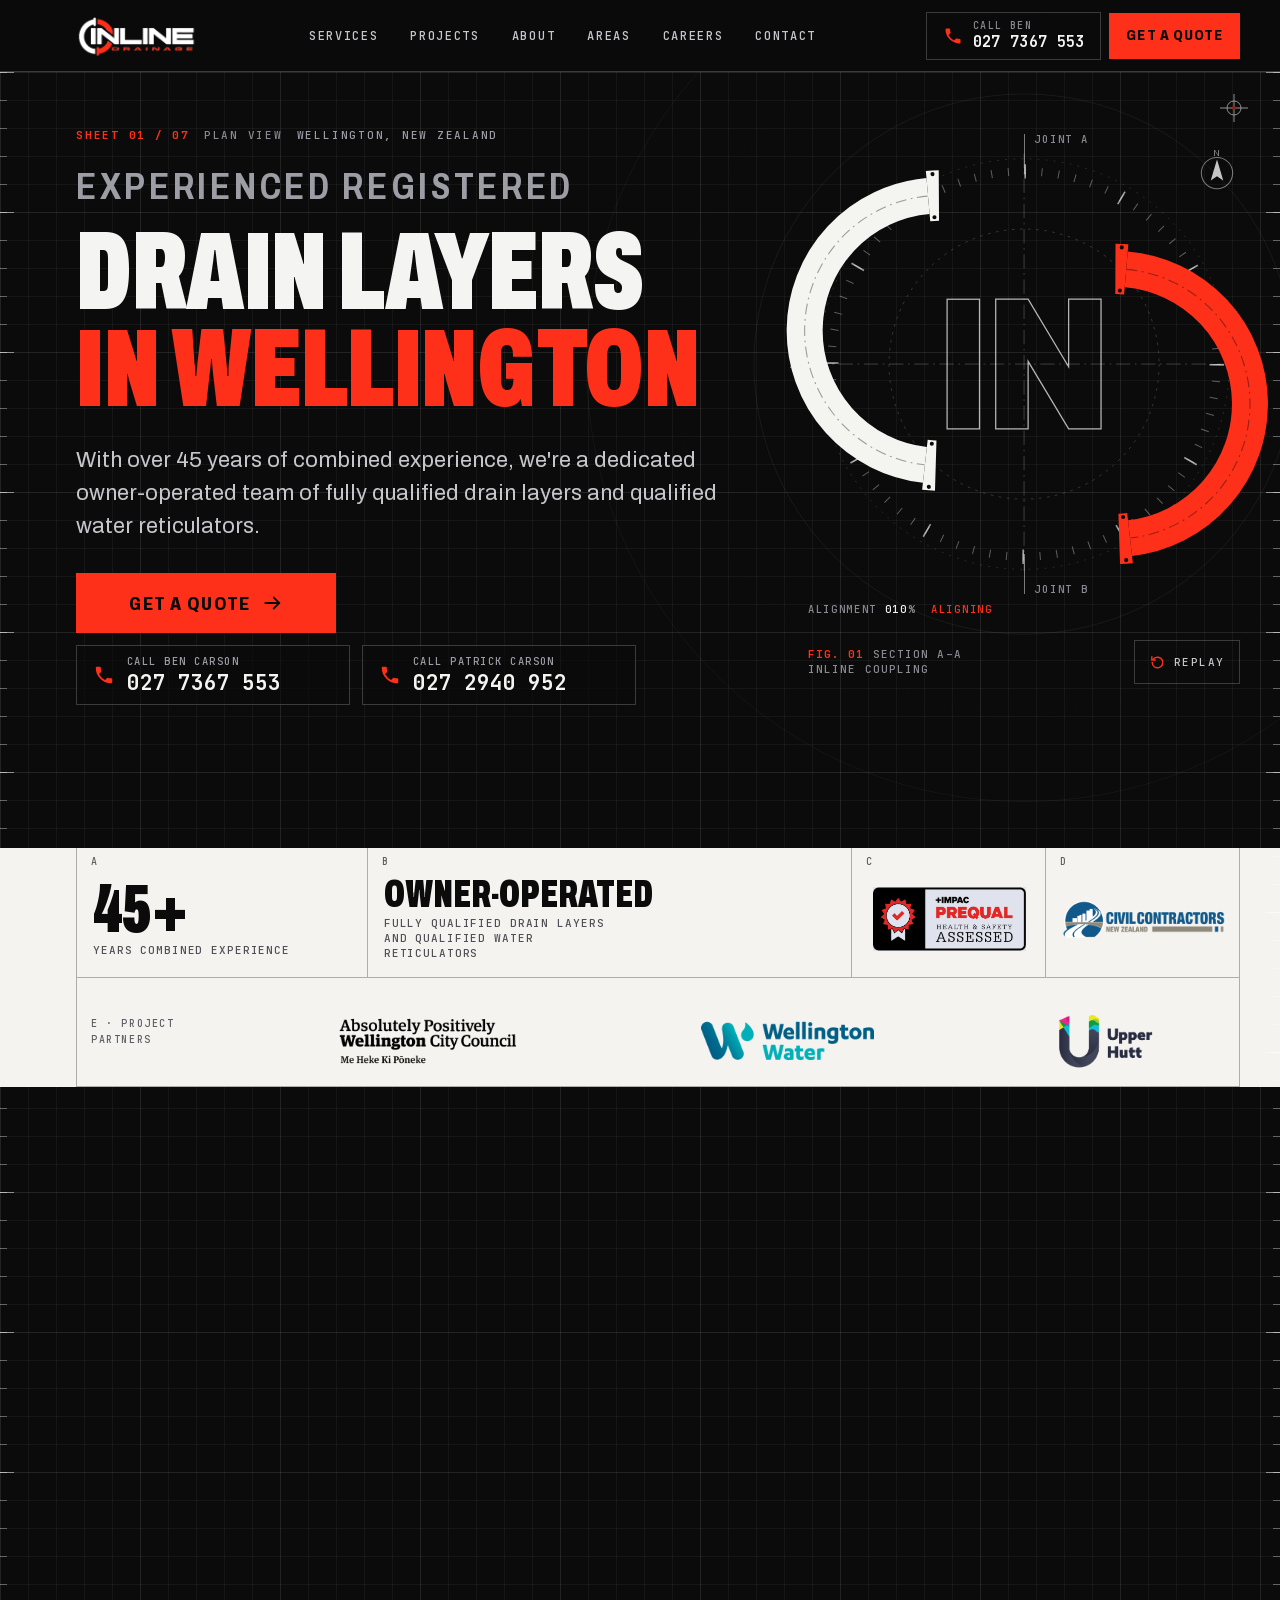
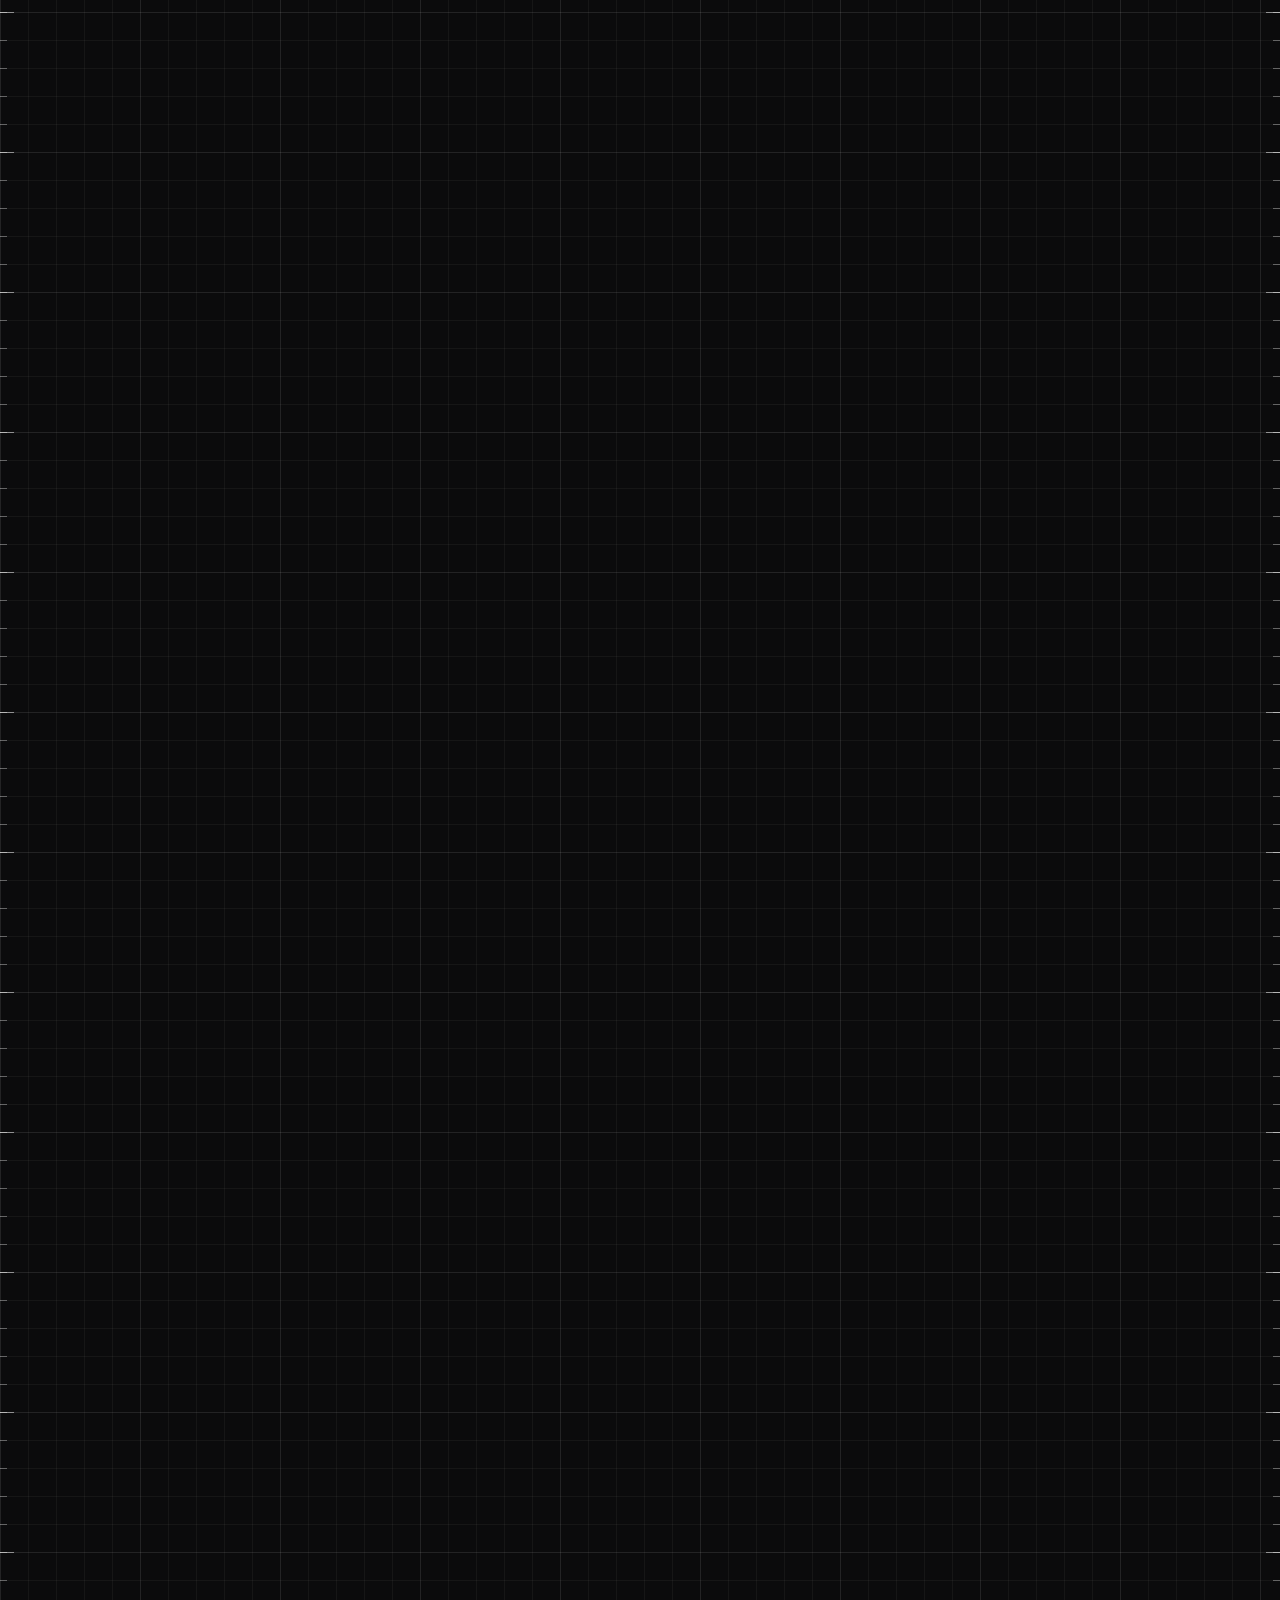
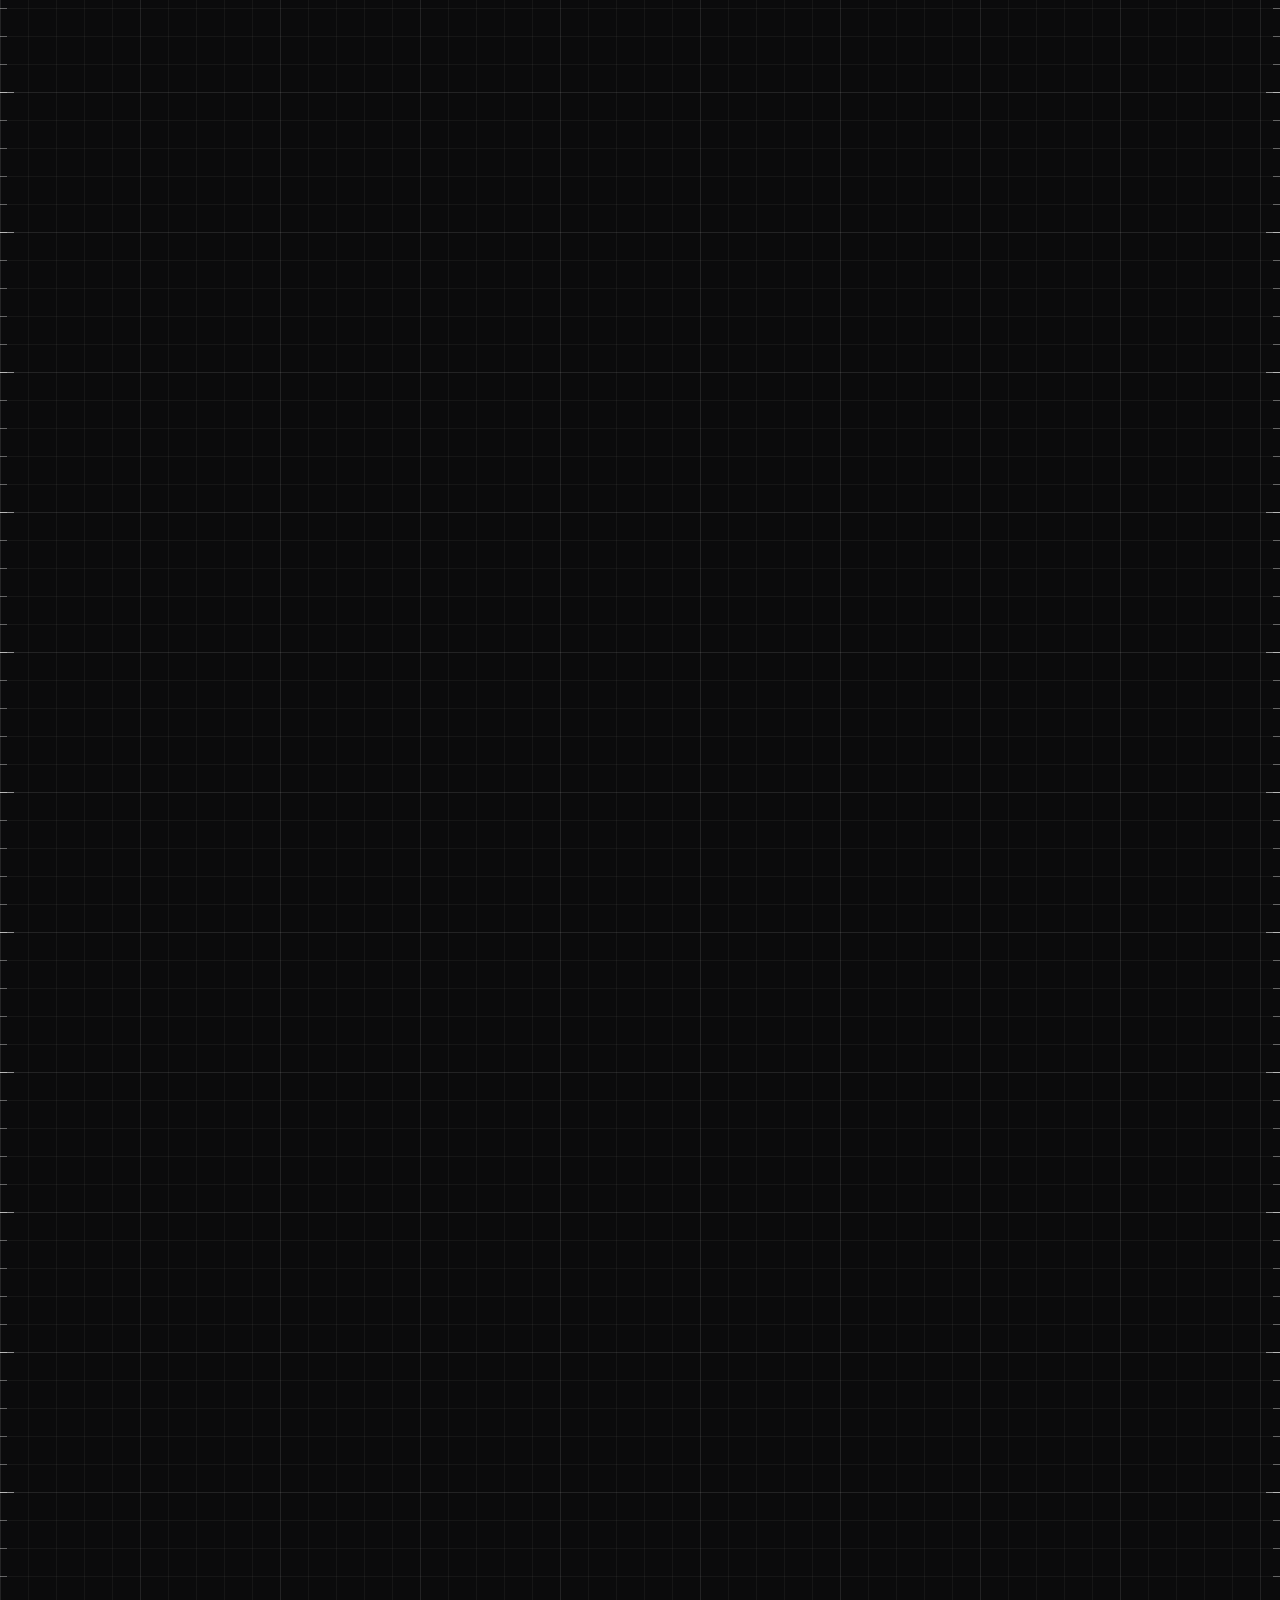
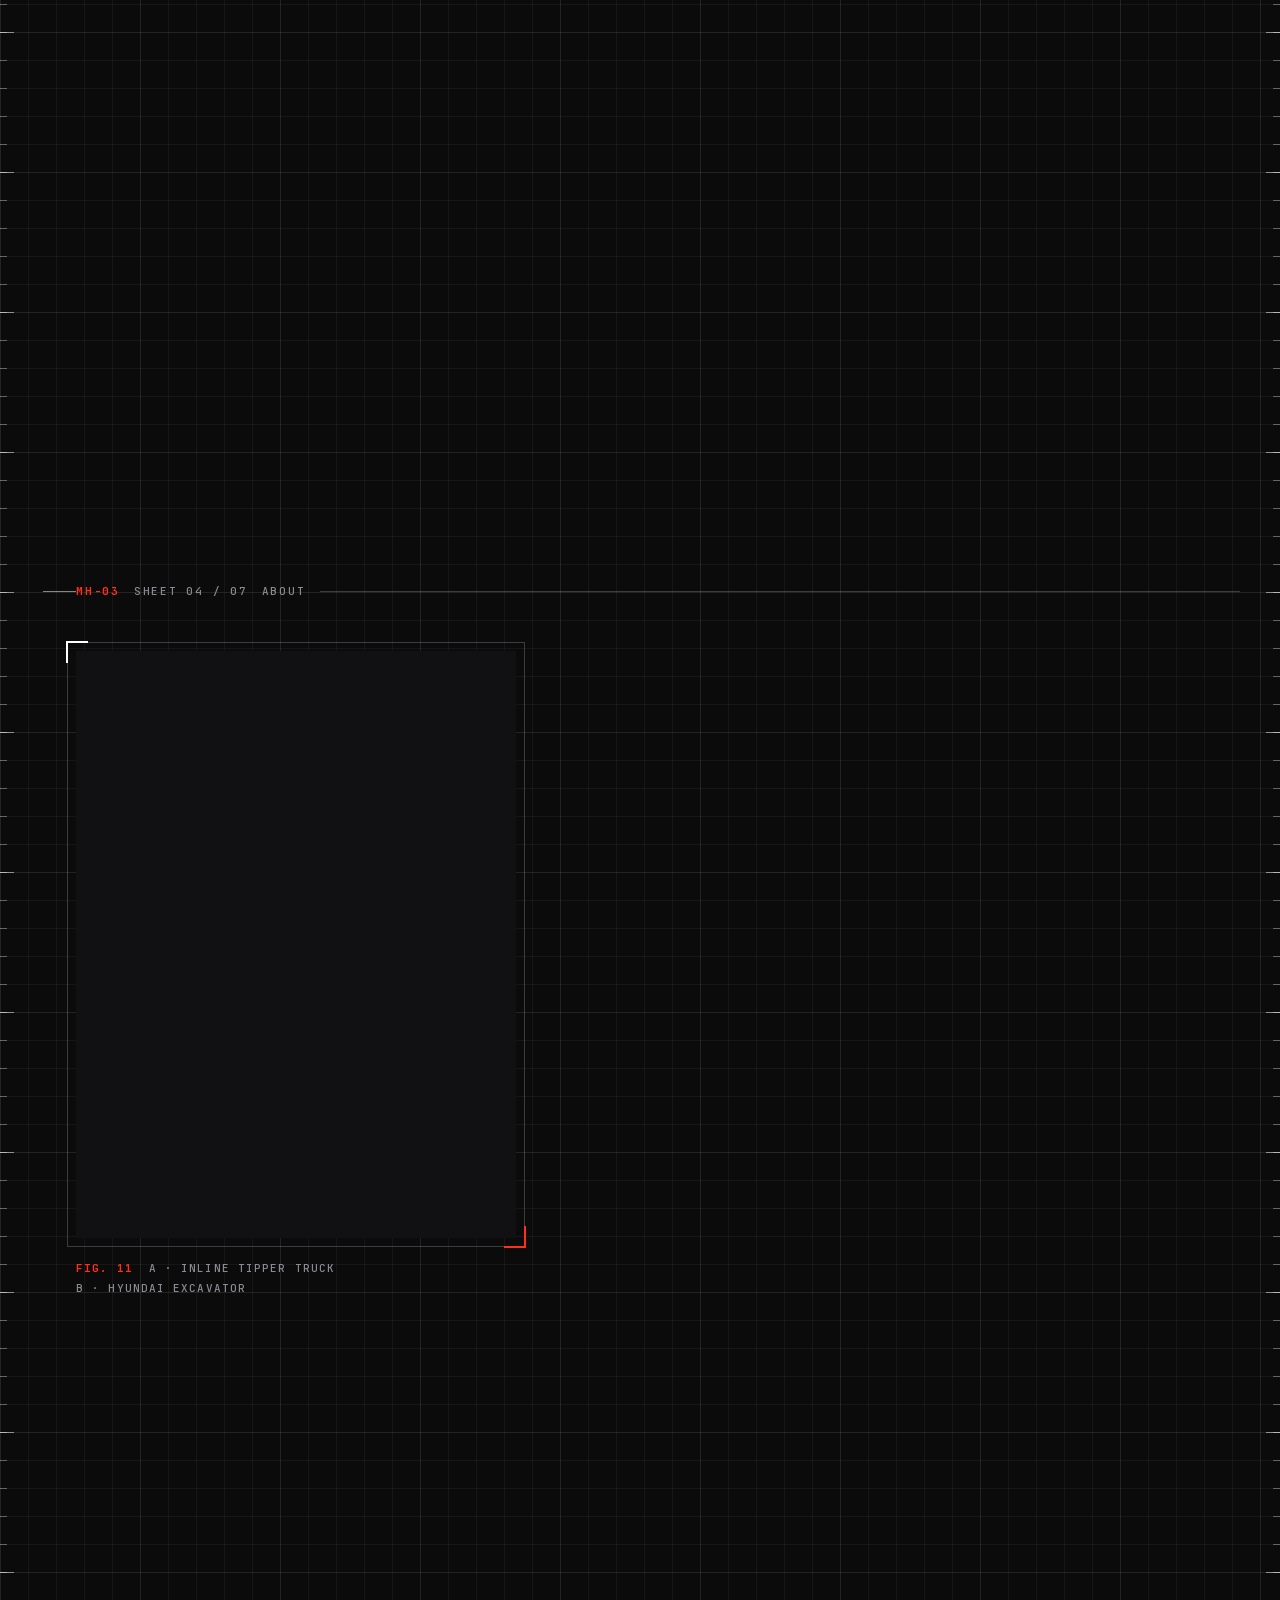
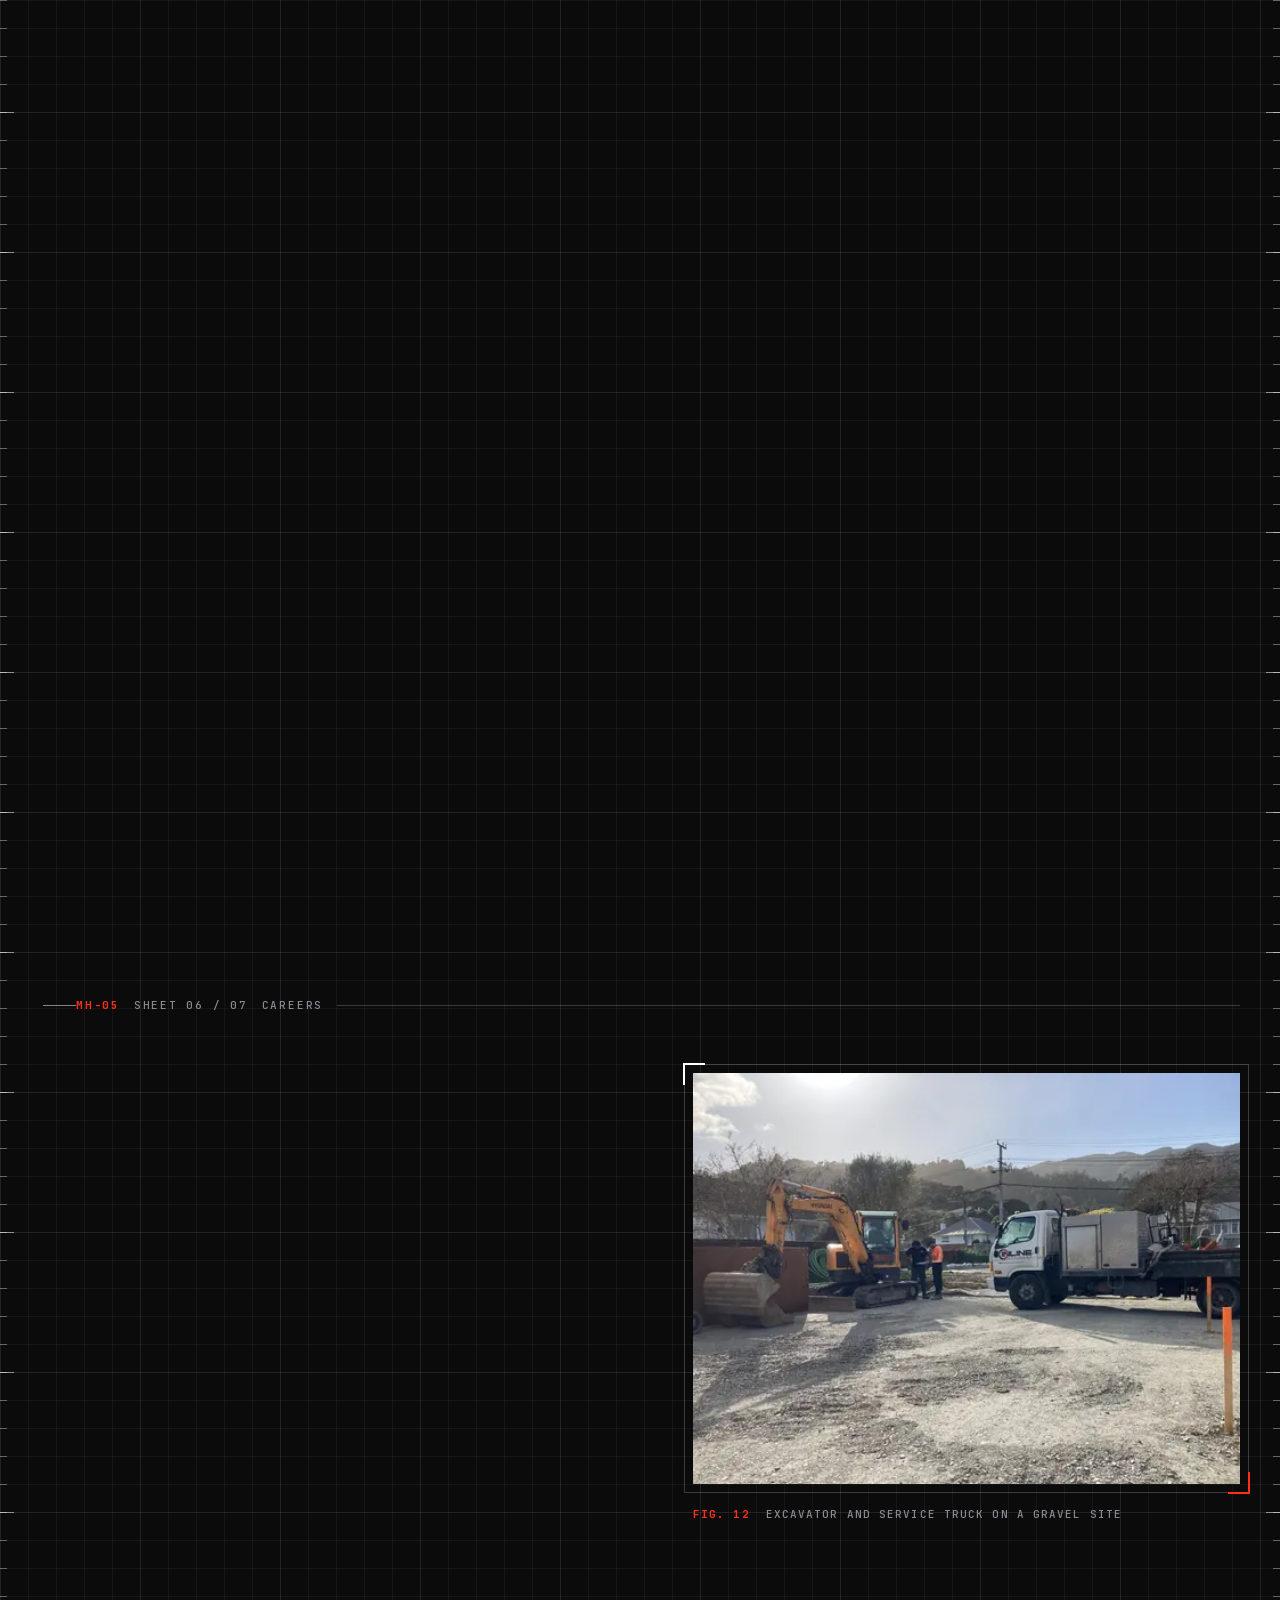
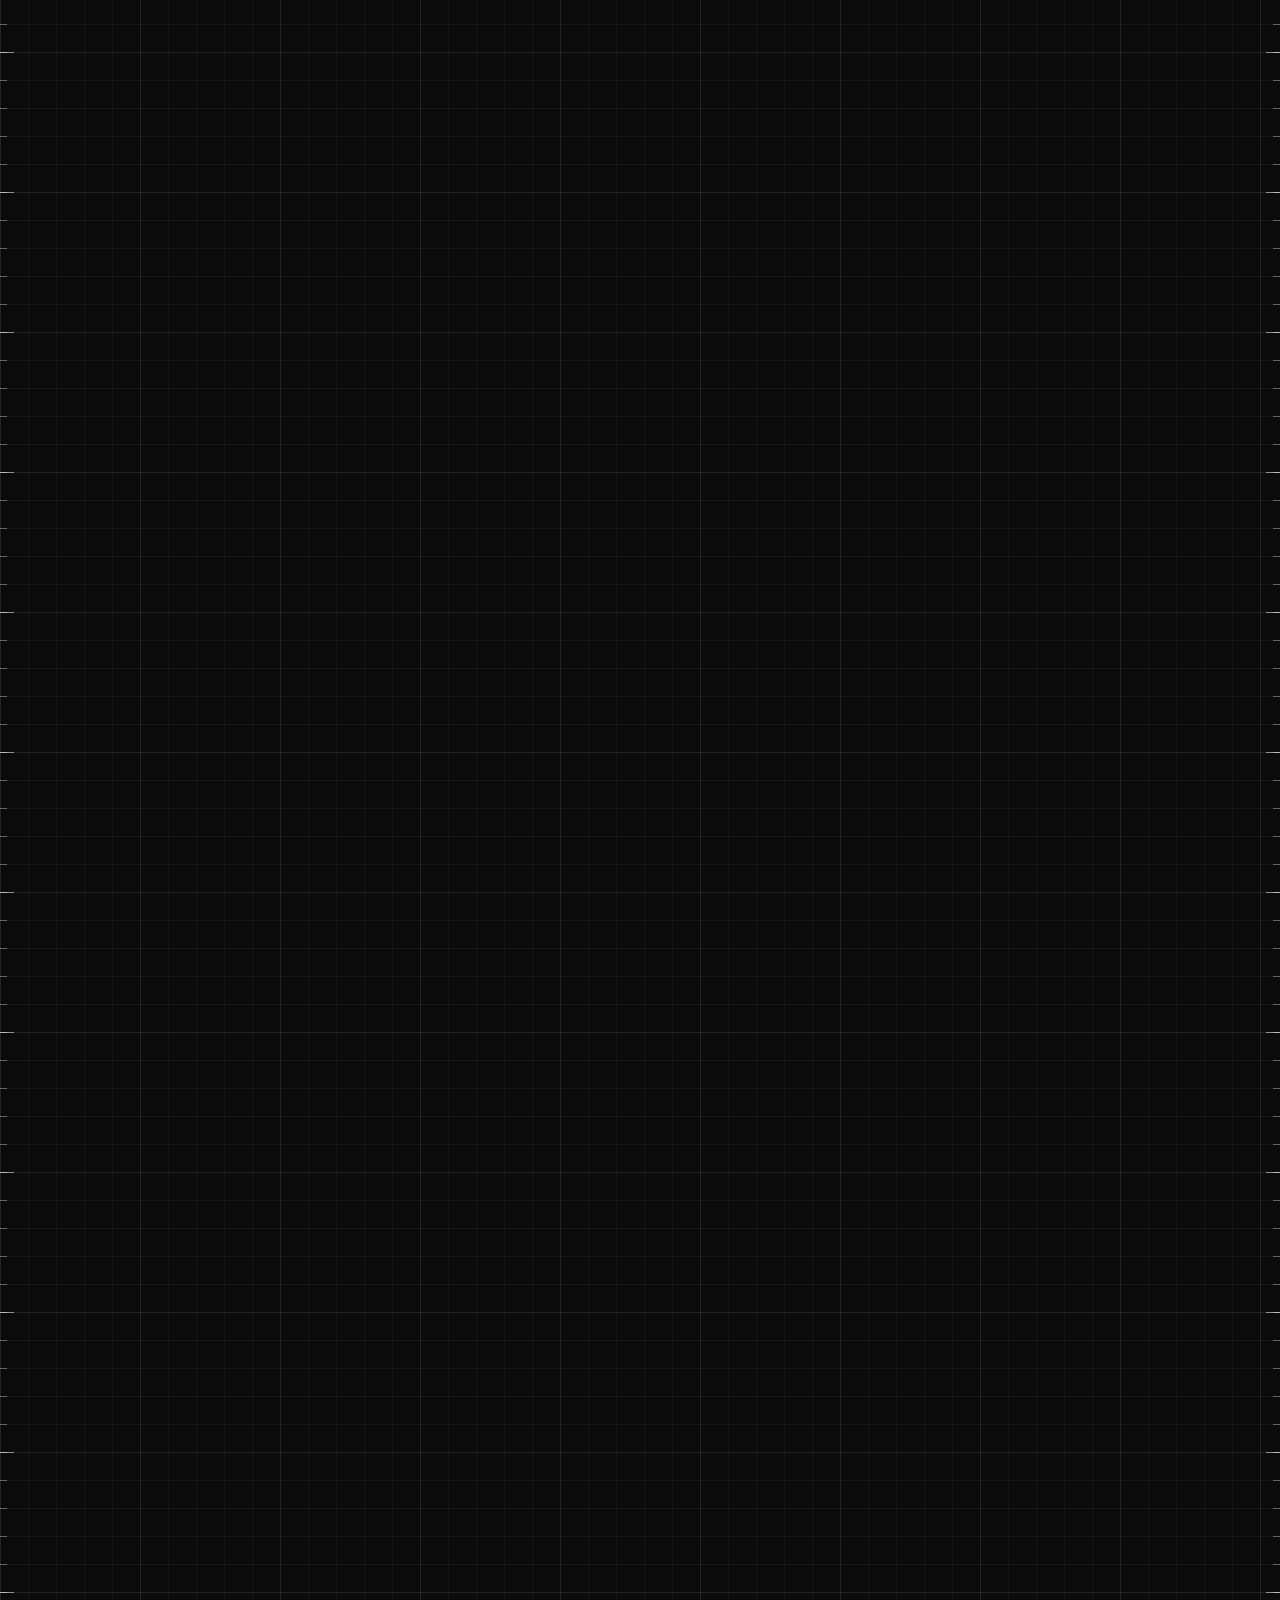
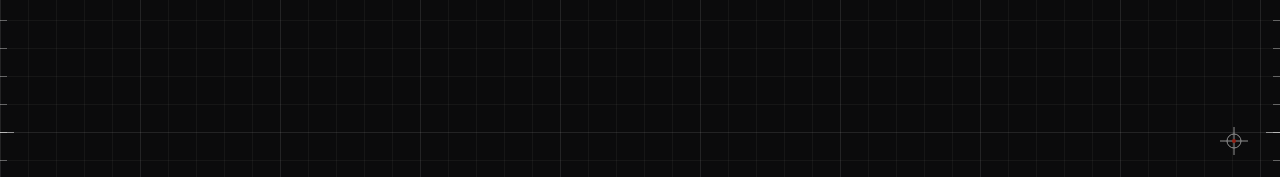
==== commit b2a1e83f: "Finish the three design previews: client wording, real projects, form fixes All three options now us" ====
--- a/blueprint/index.html
+++ b/blueprint/index.html
@@ -619,7 +619,7 @@
             <div class="confirm">
               <p class="qform__tag" aria-hidden="true"><span>FORM Q-01</span><span>QUOTE REQUEST</span></p>
               <h3 class="confirm__h">Contact us directly</h3>
-              <p class="confirm__p">The quote form needs JavaScript, which is switched off in this browser. Email <a class="inl" href="mailto:inlinedrainage@outlook.com">inlinedrainage@outlook.com</a> or tap to call.</p>
+              <p class="confirm__p">The quote form needs JavaScript, which is not running in this browser. Email <a class="inl" href="mailto:inlinedrainage@outlook.com">inlinedrainage@outlook.com</a> or tap to call.</p>
               <div class="confirm__calls">
                 <a class="call" href="tel:+64277367553"><svg class="ico" aria-hidden="true"><use href="#i-phone"/></svg><span class="call__who">Call Ben Carson</span><span class="call__num">027 7367 553</span></a>
                 <a class="call" href="tel:+64272940952"><svg class="ico" aria-hidden="true"><use href="#i-phone"/></svg><span class="call__who">Call Patrick Carson</span><span class="call__num">027 2940 952</span></a>
@@ -685,7 +685,7 @@
 
             <button class="btn btn--red btn--lg qform__submit" type="submit"><svg class="ico" aria-hidden="true"><use href="#i-mail"/></svg><span>Open email draft</span></button>
             <div class="qform__after">
-              <p class="qform__privacy">We only use these details to reply to you. Read our <a class="inl" href="/privacy/">privacy policy</a>.</p>
+              <p class="qform__privacy">Read our <a class="inl" href="/privacy/">privacy policy</a> to see how we use these details.</p>
               <p class="qform__note"><b>This opens your email app</b> with the message written and addressed to <span class="nowrap">inlinedrainage@outlook.com</span>. You press send there; nothing is sent from this page. No email app? You can copy the message or call us instead.</p>
             </div>
           </form>
--- a/blueprint/assets/css/base.css
+++ b/blueprint/assets/css/base.css
@@ -309,8 +309,9 @@
 }
 .tag--plain::before { display: none; }
 .tag--plain::after { display: none; }
-@media (max-width: 359px) {            /* the longest sheet tag (AREAS SERVED) is wider than a 320px content lane */
-  .tag { gap: 10px; letter-spacing: .08em; }
+@media (max-width: 359px) {            /* the longest sheet tag (AREAS SERVED) is wider than a 320px content lane; it also wraps (rather than running off the page) when a visitor's own letter spacing widens it */
+  .tag { gap: 10px; letter-spacing: .08em; flex-wrap: wrap; white-space: normal; }
+  .tag::after { min-width: 0; }            /* the hairline gives way first, so the three labels stay on one row at normal spacing */
 }
 @media (min-width: 1360px) {
   .tag--r::after { order: -1; }
@@ -361,7 +362,10 @@
 .fig figcaption b, .plate__fig figcaption b { color: var(--red); font-weight: 700; }
 
 /* inline link style */
-.inl { color: var(--t1); text-decoration: underline; text-decoration-color: var(--red); text-decoration-thickness: 2px; text-underline-offset: 4px; }
+.inl { color: var(--t1); text-decoration: underline; text-decoration-color: var(--red); text-decoration-thickness: 2px; text-underline-offset: 4px; overflow-wrap: anywhere; }      /* a long address wraps only when the visitor's own text spacing makes it wider than the column */
+.inl { position: relative; display: inline-block; padding-block: 11px; margin-block: -11px; }      /* a 44px-tall tap area for a text link; the negative margin gives the padding back, so the lines of text do not move */
+.inl:focus-visible { outline: 0; }
+.inl:focus-visible::after { content: ""; position: absolute; inset: 9px -4px; outline: 2px solid var(--focus, #fff); }      /* the focus ring hugs the words, not the tall tap area */
 .inl:hover { text-decoration-color: #fff; }
 
 /* ---------- sticky phone action bar ---------- */
--- a/blueprint/assets/css/sections.css
+++ b/blueprint/assets/css/sections.css
@@ -134,8 +134,8 @@
 }
 .blocked__tag { position: relative; font: 700 11px/1 var(--ff-mono); letter-spacing: .18em; color: var(--ink); }
 .blocked__title {
-  position: relative; max-width: 4.2em; font: 900 clamp(64px, 20vw, 190px)/.8 var(--ff-head); font-stretch: 62%; text-transform: uppercase; letter-spacing: -.01em; color: var(--ink);
-  overflow-wrap: anywhere;
+  position: relative; max-width: 4.2em; font: 900 min(20vw, calc((100vw - 108px) / 3.5), 190px)/.8 var(--ff-head); font-stretch: 62%; text-transform: uppercase; letter-spacing: -.01em; color: var(--ink);
+  overflow-wrap: anywhere;          /* "BLOCKED" is ~3.38em wide and the panel interior is 108px narrower than a phone (pipe lane, gutter, padding), so the size follows the width left over: a 64px floor split it into "BLOCKE / D" at 300-330px */
 }
 .blocked__text { position: relative; max-width: 28em; font-size: clamp(18px, 2.1vw, 22px); line-height: 1.45; color: var(--ink); font-weight: 500; }
 .blocked__act { position: relative; display: grid; gap: 10px; }
@@ -146,7 +146,7 @@
 .blocked :focus-visible { --focus: var(--ink); }
 
 @media (min-width: 900px) {
-  .blocked__title { font-size: min(11.2vw, 168px); }
+  .blocked__title { font-size: min(11.2vw, 160px); }          /* the title column stops growing at 553px (the 1240px container) and "BLOCKED" is ~3.38em wide, so 160px is the most that fits: at 168px it split into "BLOCKE / D" from 1470px up */
   .blocked__panel { grid-template-columns: minmax(0, 1.1fr) minmax(0, 1fr); column-gap: 56px; row-gap: 18px; align-items: center; }
   .blocked__tag { grid-column: 1 / -1; }
   .blocked__title { grid-row: 2 / 4; align-self: center; }
@@ -154,8 +154,11 @@
   .blocked__act { align-self: start; grid-template-columns: 1fr 1fr; }
   .blocked__act .btn--line { grid-column: 1 / -1; }
 }
-@media (min-width: 900px) and (max-width: 1179px) {          /* side by side the call buttons are only ~150-200px wide, too tight for the phone number (it clipped under a visitor's own text spacing): stack them */
+@media (min-width: 900px) and (max-width: 1279px) {          /* side by side the call buttons are only ~150-225px wide: too tight for the phone number (it clipped under a visitor's own text spacing) and "Call Patrick" wrapped while "Call Ben" did not. Stack them */
   .blocked__act { grid-template-columns: minmax(0, 1fr); }
+}
+@media (min-width: 900px) and (max-width: 959px) {          /* the one-line label "Request drain clearing" needs ~241px; with the full 28px padding it wrapped to two lines below 940px */
+  .blocked__act .btn--line { padding-inline: 16px; }
 }
 @media (min-width: 1180px) {
   .blocked__panel { padding: 56px 64px; }
